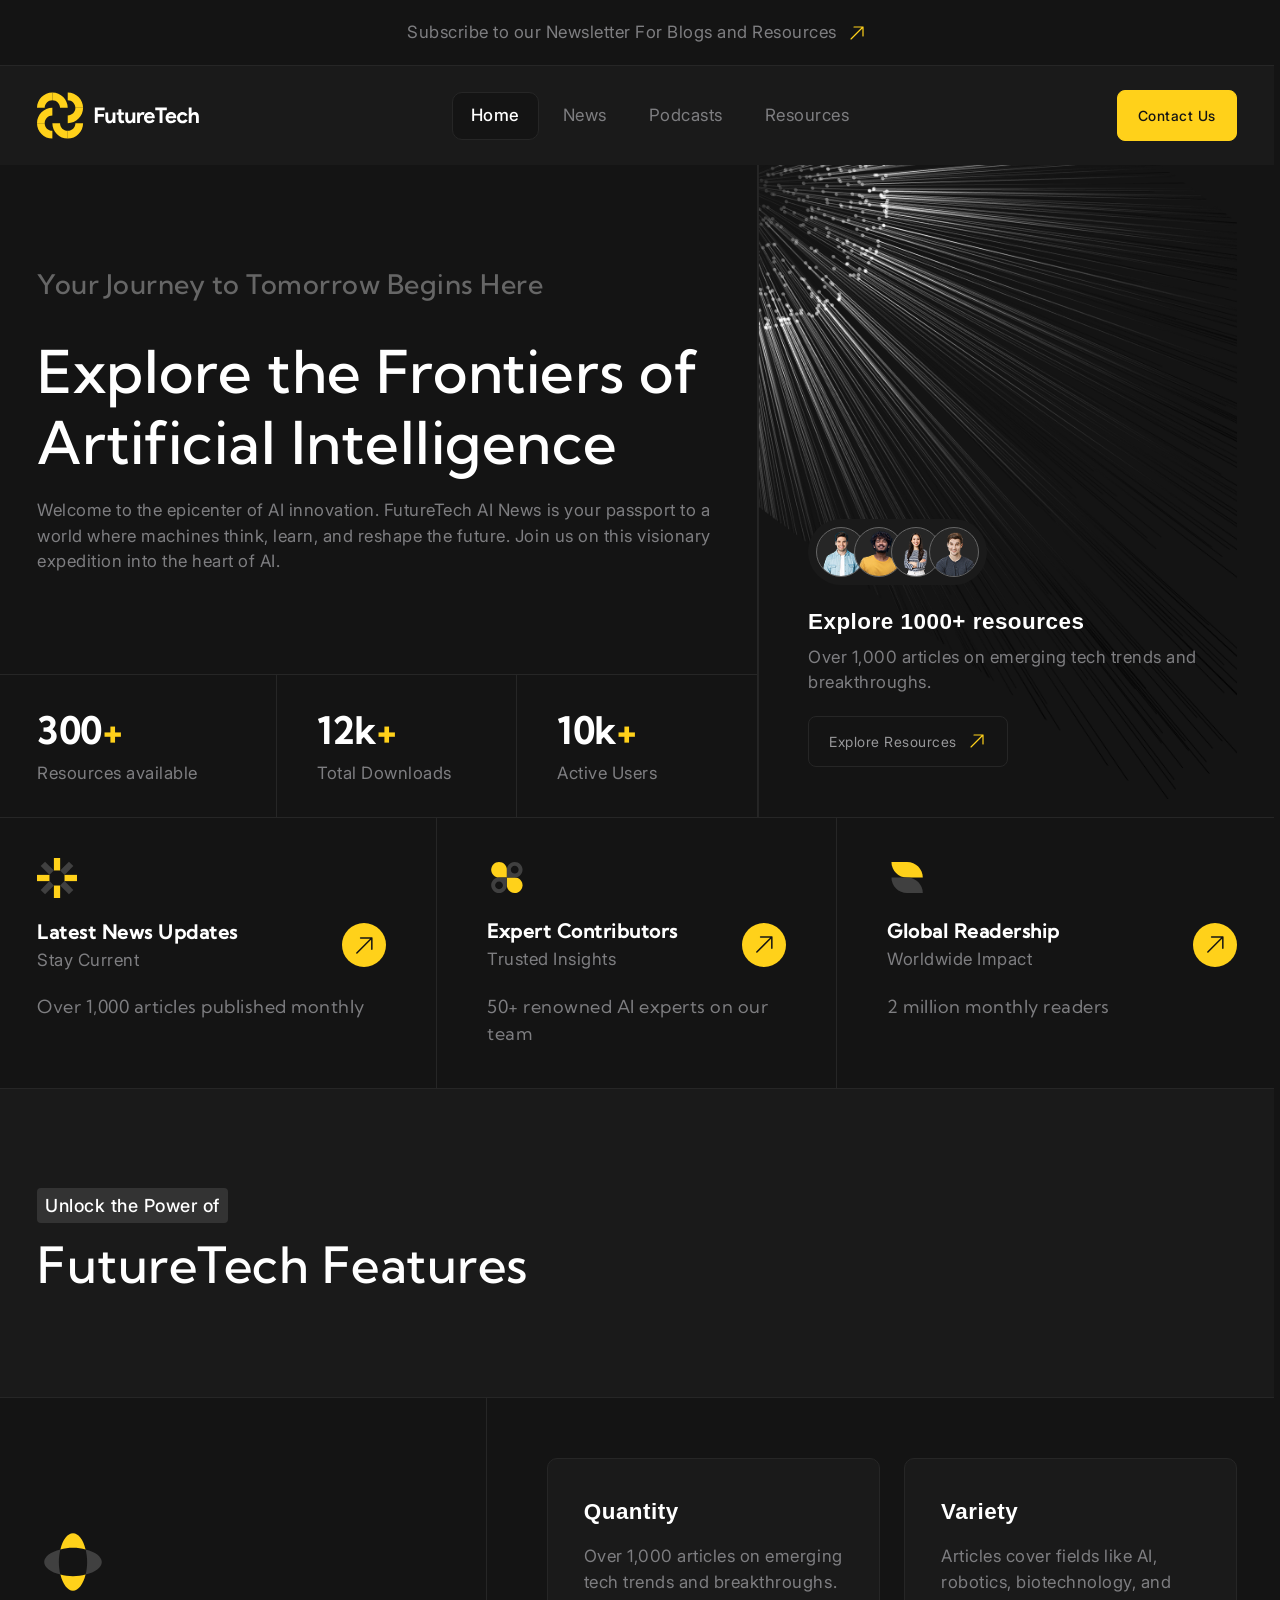
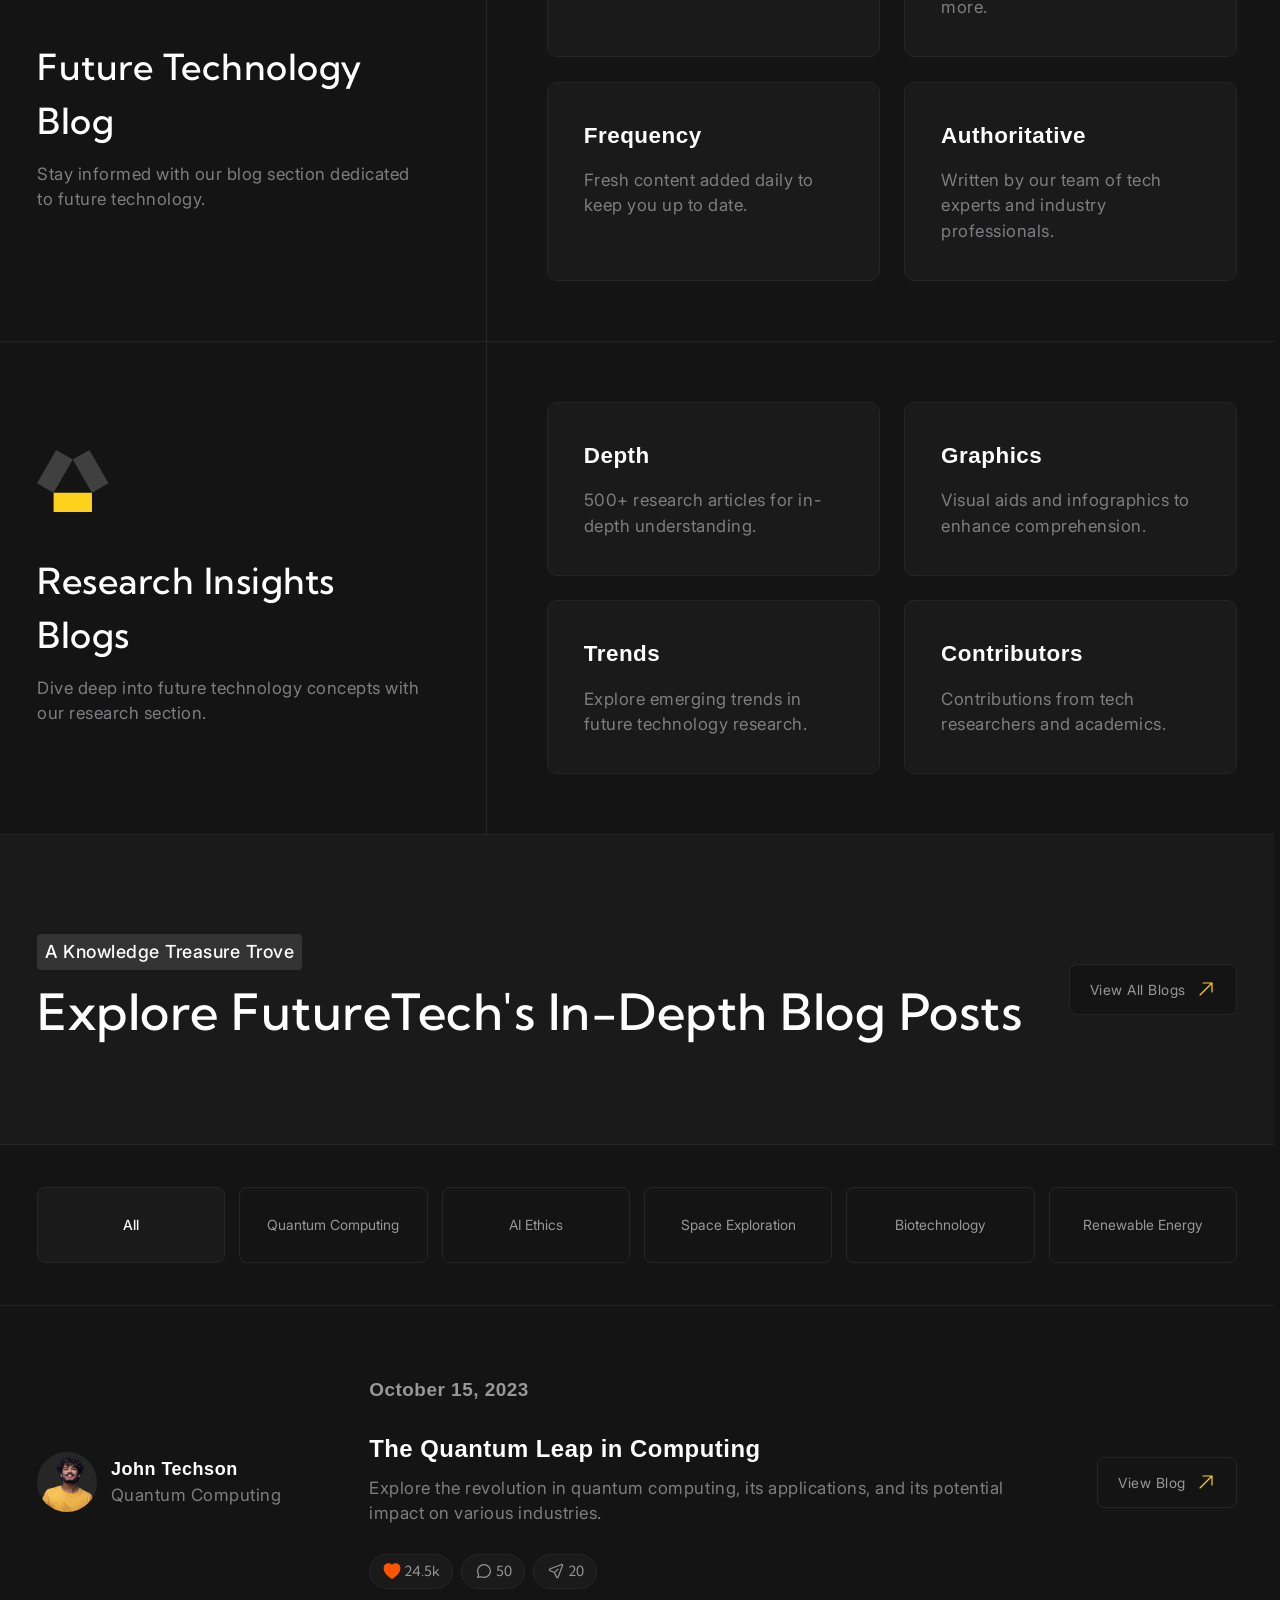
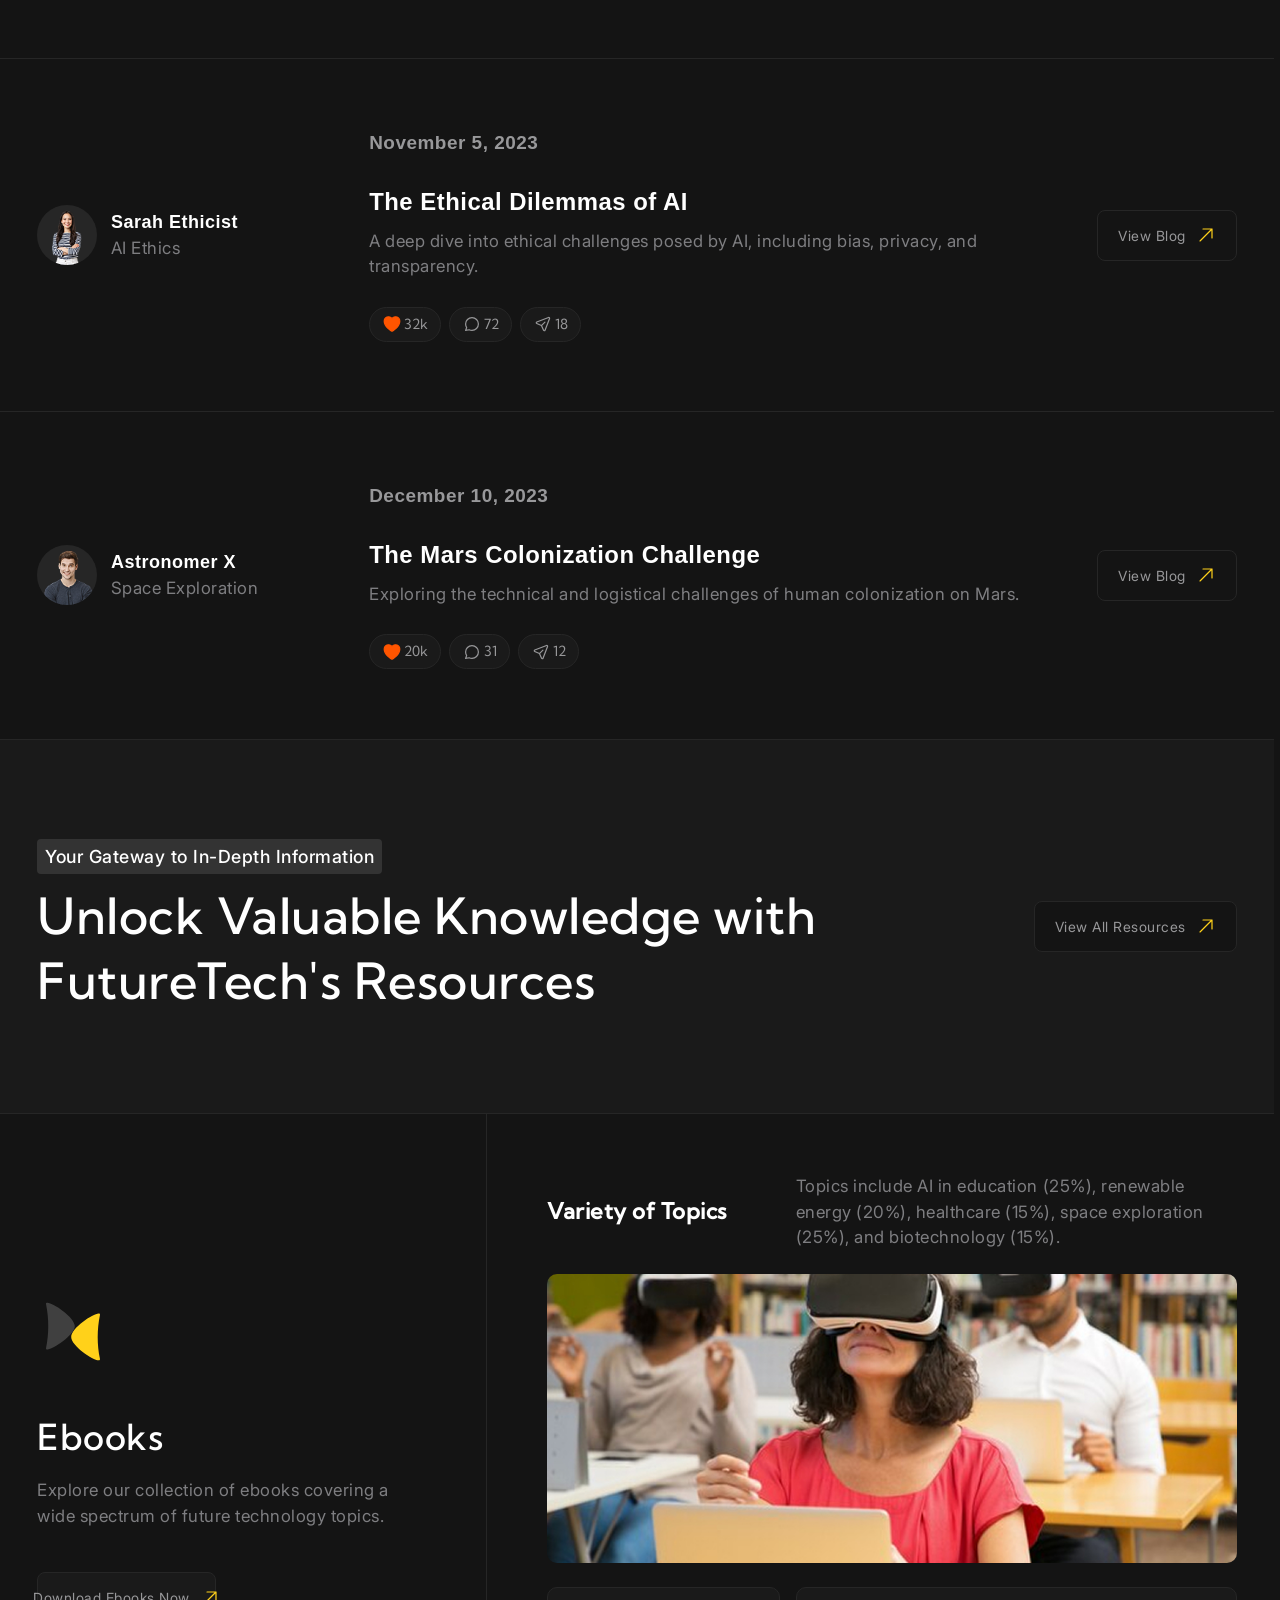
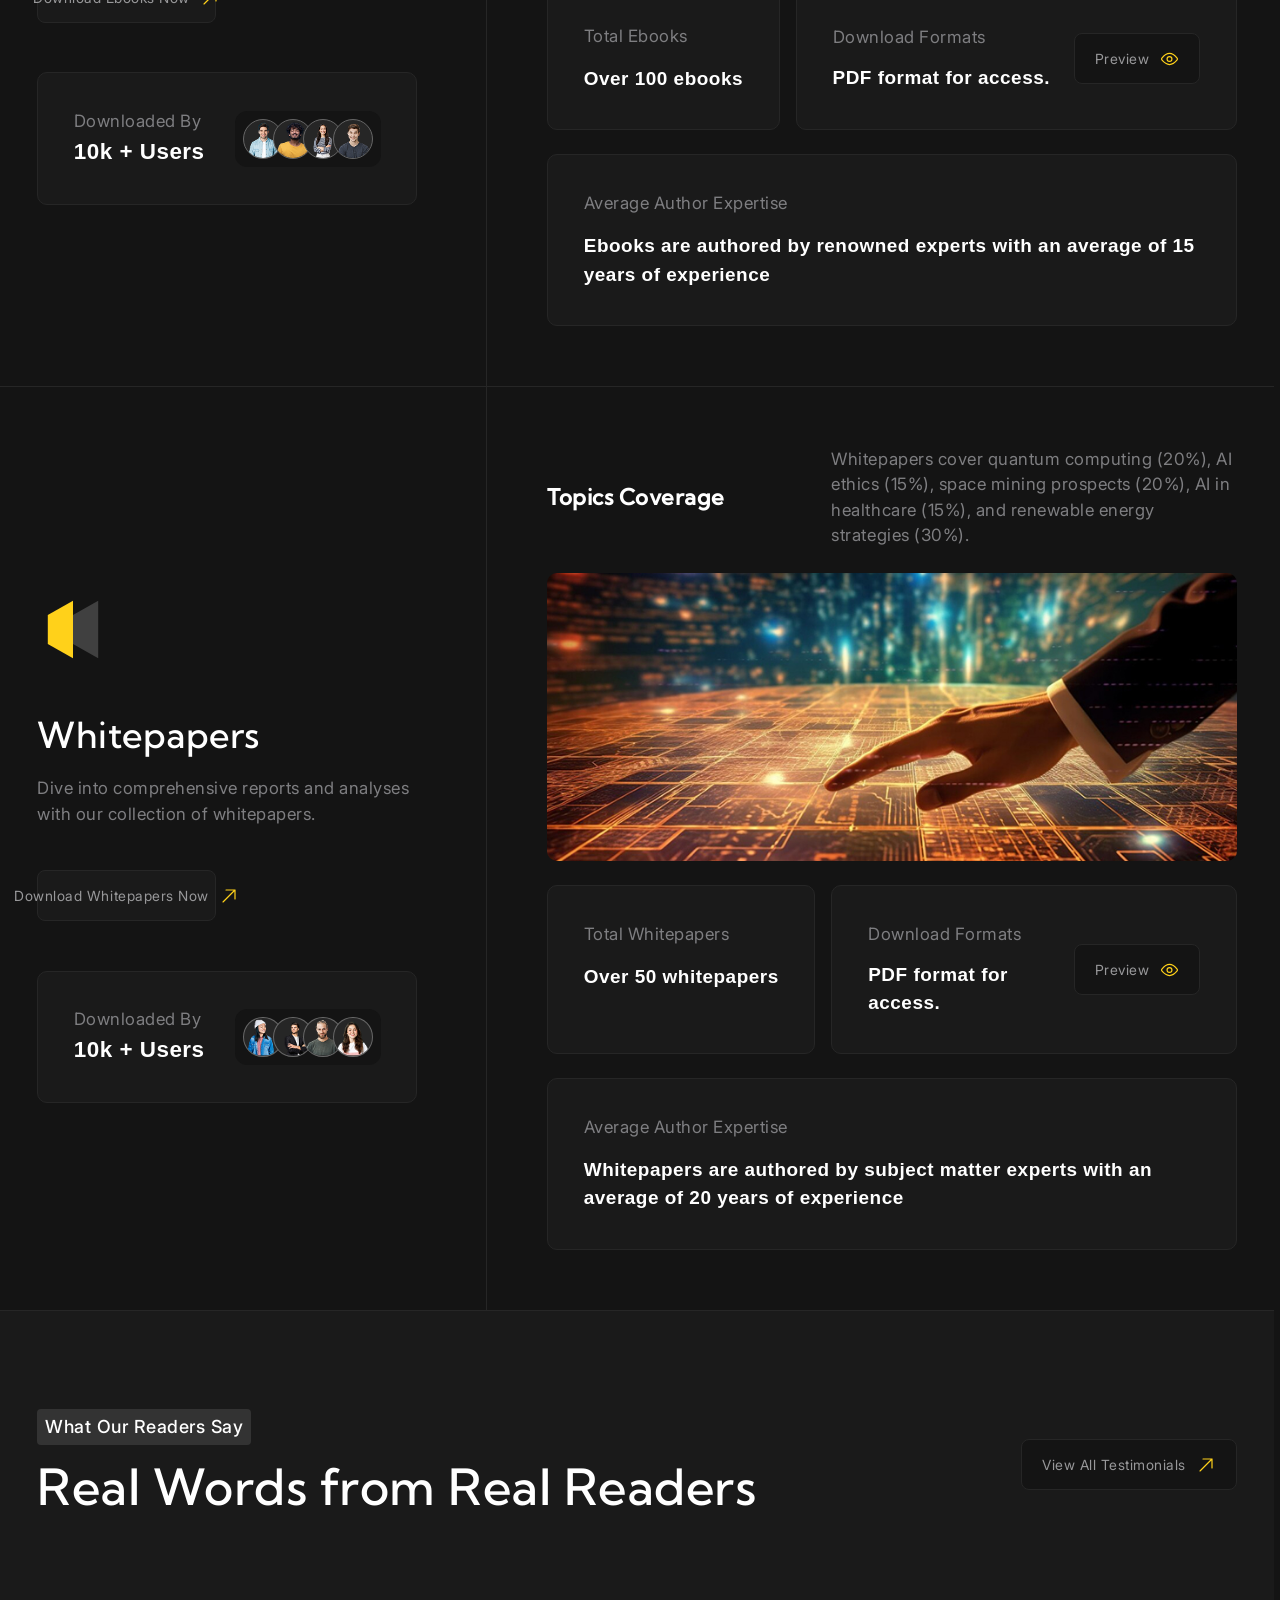
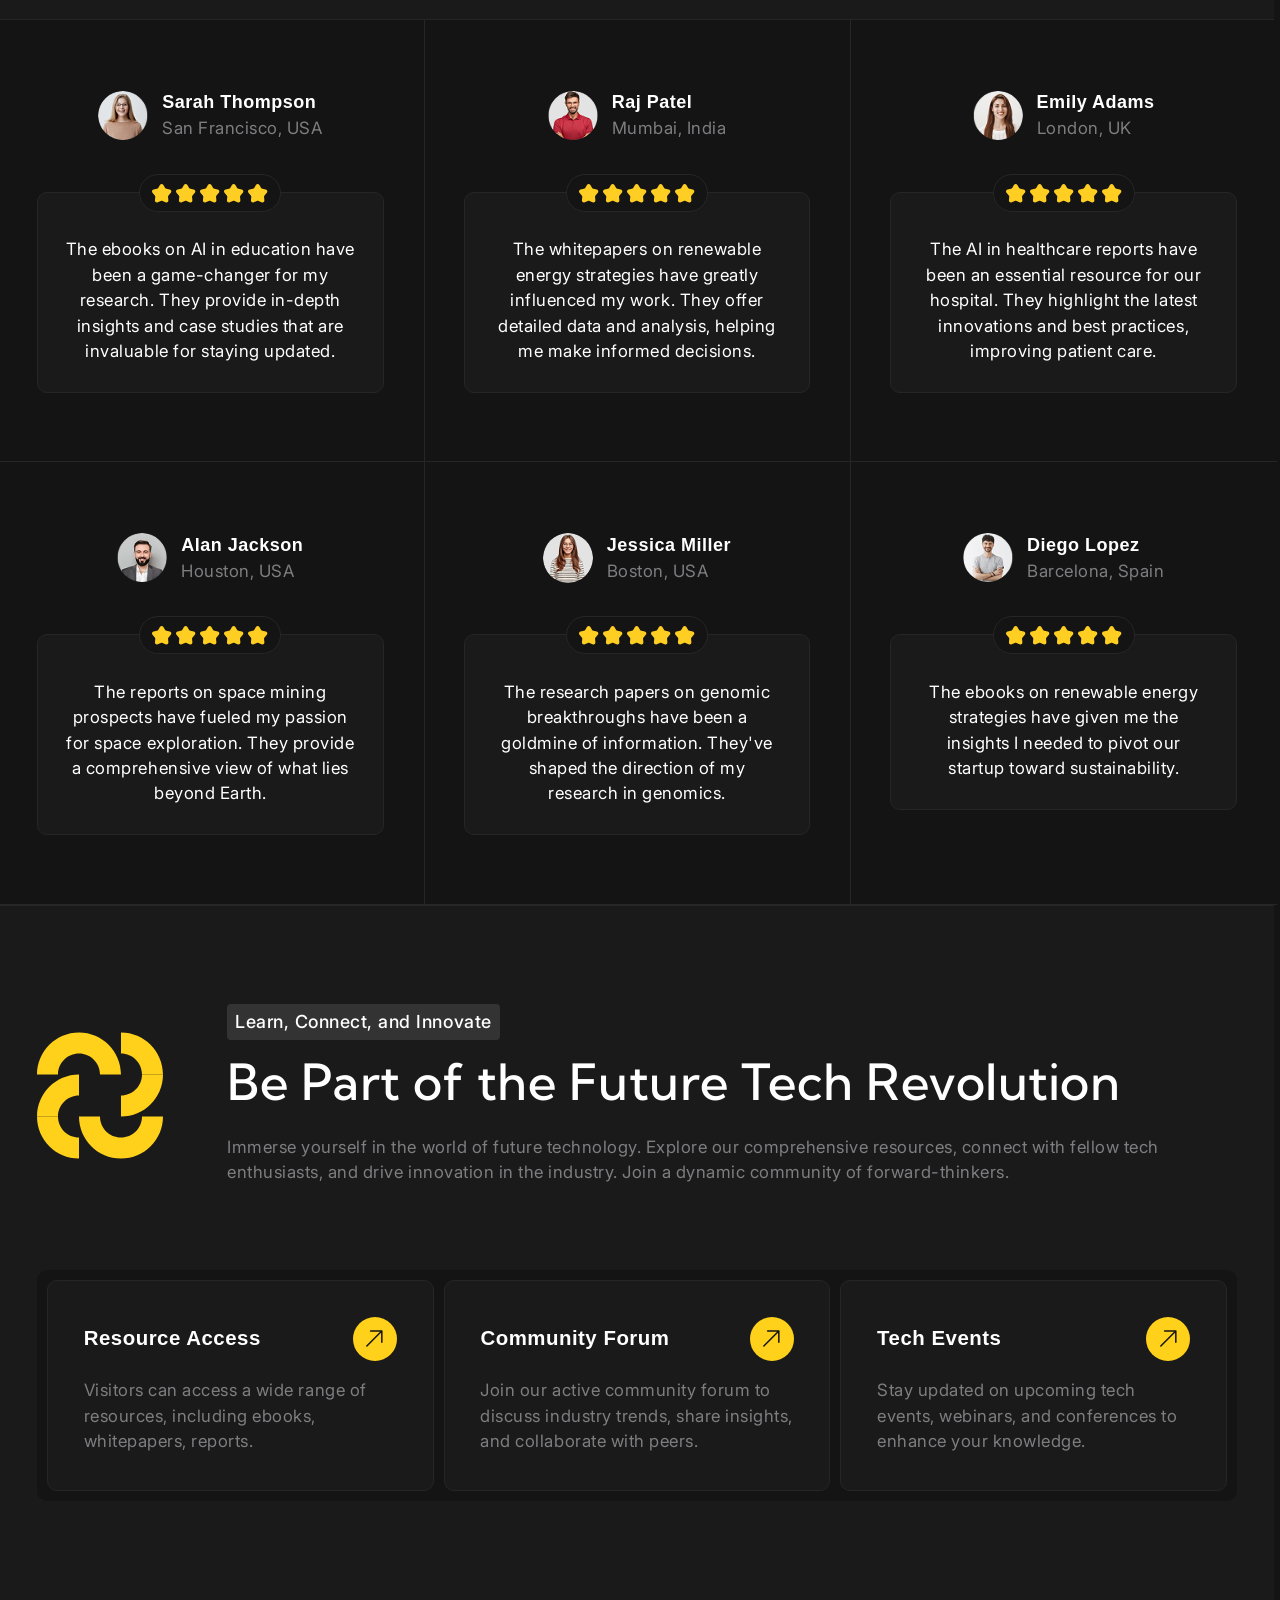
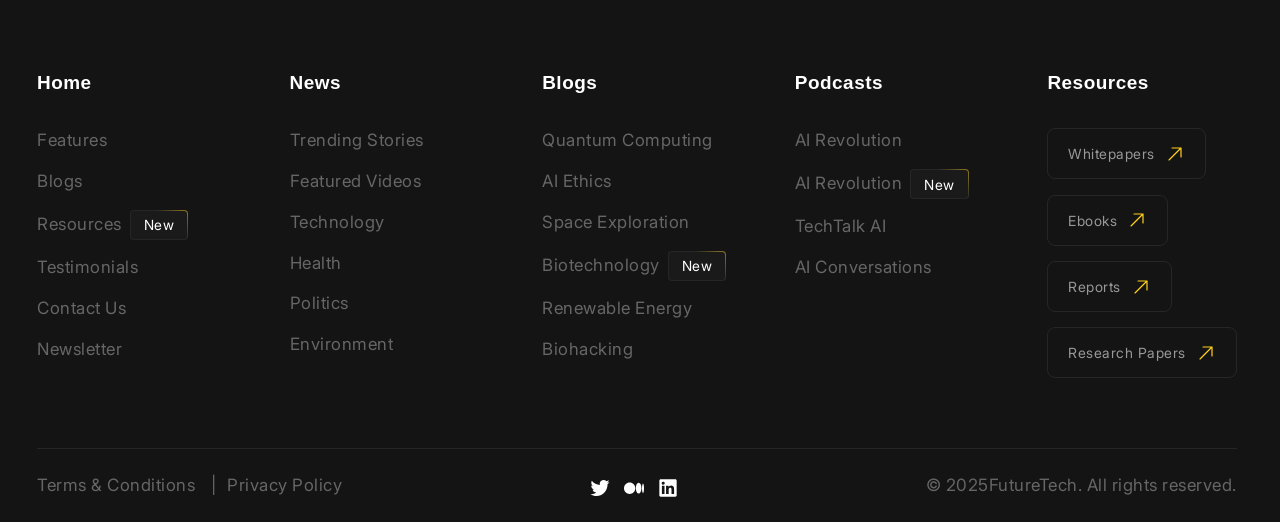
==== index.html @ 57b750b7 "first" ====
<!DOCTYPE html>
<html lang="en">
  <head>
    <meta charset="UTF-8" />
    <meta
      name="viewport"
      content="width=device-width, initial-scale=1.0, user-scalable=no, maximum-scale=1.0, minimum-scale=1.0"
    />
    <meta http-equiv="X-UA-Compatible" content="ie=edge" />
    <title>Future Tech | Home</title>
    <link rel="stylesheet" href="./styles/main.css" />
    <script src="./scripts/main.js" type="module"></script>
  </head>

  <body>
    <header class="header" data-js-header>
      <div class="header__promo">
        <div class="header__promo-innter container">
          <a href="/" class="header__promo-link">
            <span class="icon icon--yellow-arrow"
              >Subscribe to our Newsletter For Blogs and Resources</span
            >
          </a>
        </div>
      </div>
      <div class="header__body">
        <div class="header__body-inner container">
          <a href="/" class="header__logo logo" aria-label="Home" title="Home">
            <img src="./images/logo.svg" alt="" class="logo__image" width="179" height="50" />
          </a>
          <div class="header__overlay" data-js-header-overlay>
            <nav class="header__menu">
              <ul class="header__menu-list">
                <li class="header__menu-item">
                  <a href="./index.html" class="header__menu-link is-active">Home</a>
                </li>
                <li class="header__menu-item">
                  <a href="./news.html" class="header__menu-link">News</a>
                </li>
                <li class="header__menu-item">
                  <a href="./podcasts.html" class="header__menu-link">Podcasts</a>
                </li>
                <li class="header__menu-item">
                  <a href="./resources.html" class="header__menu-link">Resources</a>
                </li>
              </ul>
            </nav>
            <a href="./contacts.html" class="header__contact-us-link button button--accent">Contact Us</a>
          </div>
          <button
            class="header__burger-button burger-button visible-mobile"
            type="button"
            aria-label="Open Menu"
            title="Open Menu"
            data-js-header-burger-button
          >
            <span class="burger-button__line"></span>
            <span class="burger-button__line"></span>
            <span class="burger-button__line"></span>
          </button>
        </div>
      </div>
    </header>
    <main>
      <section class="hero" aria-labelledby="hero-title">
        <div class="hero__main container">
          <div class="hero__body">
            <p class="hero__subtitle">Your Journey to Tomorrow Begins Here</p>
            <h1 class="hero__title" id="hero-title">Explore the Frontiers of Artificial Intelligence</h1>
            <div class="hero__description">
              <p>
                Welcome to the epicenter of AI innovation. FutureTech AI News is your passport to a world where machines
                think, learn, and reshape the future. Join us on this visionary expedition into the heart of AI.
              </p>
            </div>
          </div>
          <div class="hero__metrics metrics full-vw-line full-vw-line--top full-vw-line--left">
            <dl class="metrics__list">
              <div class="metrics__item">
                <dt class="metrics__key">Resources available</dt>
                <dd class="metrics__value h3">300<span class="metrics__sigh">+</span></dd>
              </div>
              <div class="metrics__item">
                <dt class="metrics__key">Total Downloads</dt>
                <dd class="metrics__value h3">12k<span class="metrics__sigh">+</span></dd>
              </div>
              <div class="metrics__item">
                <dt class="metrics__key">Active Users</dt>
                <dd class="metrics__value h3">10k<span class="metrics__sigh">+</span></dd>
              </div>
            </dl>
          </div>
          <div class="hero__resources-preview resources-preview">
            <div class="resources-preview__team team">
              <img class="team__person" src="./images/team/1.png" alt="" width="60" height="60" loading="lazy" />
              <img class="team__person" src="./images/team/2.png" alt="" width="60" height="60" loading="lazy" />
              <img class="team__person" src="./images/team/3.png" alt="" width="60" height="60" loading="lazy" />
              <img class="team__person" src="./images/team/4.png" alt="" width="60" height="60" loading="lazy" />
            </div>
            <div class="resources-preview__body">
              <p class="resources-preview__title h5">Explore 1000+ resources</p>
              <p class="resources-preview__subtitle">Over 1,000 articles on emerging tech trends and breakthroughs.</p>
            </div>
            <a href="/" class="resources-preview__button button">
              <span class="icon icon--yellow-arrow">Explore Resources</span>
            </a>
          </div>
        </div>
        <div class="hero__advantages">
          <h2 class="visually-hidden">Our advantages</h2>
          <ul class="hero__advantages-list container">
            <li class="hero__advantages-item">
              <div class="advantage-card">
                <img
                  class="advantage-card__image"
                  src="./images/advantages/1.svg"
                  alt=""
                  width="50"
                  height="50"
                  loading="lazy"
                />
                <a class="advantage-card__link circle-icon" href="/">
                  <h3 class="advantage-card__title h6">Latest News Updates</h3>
                  <p class="advantage-card__subtitle">Stay Current</p>
                </a>
                <p class="advantage-card__details">Over 1,000 articles published monthly</p>
              </div>
            </li>
            <li class="hero__advantages-item">
              <div class="advantage-card">
                <img
                  class="advantage-card__image"
                  src="./images/advantages/2.svg"
                  alt=""
                  width="50"
                  height="50"
                  loading="lazy"
                />
                <a class="advantage-card__link circle-icon" href="/">
                  <h3 class="advantage-card__title h6">Expert Contributors</h3>
                  <p class="advantage-card__subtitle">Trusted Insights</p>
                </a>
                <p class="advantage-card__details">50+ renowned AI experts on our team</p>
              </div>
            </li>
            <li class="hero__advantages-item">
              <div class="advantage-card">
                <img
                  class="advantage-card__image"
                  src="./images/advantages/3.svg"
                  alt=""
                  width="50"
                  height="50"
                  loading="lazy"
                />
                <a class="advantage-card__link circle-icon" href="/">
                  <h3 class="advantage-card__title h6">Global Readership</h3>
                  <p class="advantage-card__subtitle">Worldwide Impact</p>
                </a>
                <p class="advantage-card__details">2 million monthly readers</p>
              </div>
            </li>
          </ul>
        </div>
      </section>
      <section class="section" aria-labelledby="features-title">
        <header class="section__header">
          <div class="section__header-inner container">
            <div class="section__header-info">
              <p class="section__subtitle tag">Unlock the Power of</p>
              <h2 class="section__title" id="features-title">FutureTech Features</h2>
            </div>
          </div>
        </header>
        <div class="section__body">
          <ul class="list">
            <li class="list__item">
              <div class="card container">
                <div class="card__preview">
                  <div class="card__preview-main">
                    <img
                      class="card__preview-icon"
                      src="./images/features/1.svg"
                      alt=""
                      width="80"
                      height="80"
                      loading="lazy"
                    />
                    <div class="card__preview-info">
                      <h3 class="card__preview-title">Future Technology Blog</h3>
                      <div class="card__preview-description">
                        <p>Stay informed with our blog section dedicated to future technology.</p>
                      </div>
                    </div>
                  </div>
                </div>
                <div class="card__body">
                  <div class="card__grid card__grid--2-cols">
                    <div class="card__cell tile">
                      <h4 class="card__cell-title h5">Quantity</h4>
                      <p class="card__cell-description">
                        Over 1,000 articles on emerging tech trends and breakthroughs.
                      </p>
                    </div>
                    <div class="card__cell tile">
                      <h4 class="card__cell-title h5">Variety</h4>
                      <p class="card__cell-description">
                        Articles cover fields like AI, robotics, biotechnology, and more.
                      </p>
                    </div>
                    <div class="card__cell tile">
                      <h4 class="card__cell-title h5">Frequency</h4>
                      <p class="card__cell-description">Fresh content added daily to keep you up to date.</p>
                    </div>
                    <div class="card__cell tile">
                      <h4 class="card__cell-title h5">Authoritative</h4>
                      <p class="card__cell-description">
                        Written by our team of tech experts and industry professionals.
                      </p>
                    </div>
                  </div>
                </div>
              </div>
            </li>
            <li class="list__item">
              <div class="card container">
                <div class="card__preview">
                  <div class="card__preview-main">
                    <img
                      class="card__preview-icon"
                      src="./images/features/2.svg"
                      alt=""
                      width="80"
                      height="80"
                      loading="lazy"
                    />
                    <div class="card__preview-info">
                      <h3 class="card__preview-title">Research Insights Blogs</h3>
                      <div class="card__preview-description">
                        <p>Dive deep into future technology concepts with our research section.</p>
                      </div>
                    </div>
                  </div>
                </div>
                <div class="card__body">
                  <div class="card__grid card__grid--2-cols">
                    <div class="card__cell tile">
                      <h4 class="card__cell-title h5">Depth</h4>
                      <p class="card__cell-description">500+ research articles for in-depth understanding.</p>
                    </div>
                    <div class="card__cell tile">
                      <h4 class="card__cell-title h5">Graphics</h4>
                      <p class="card__cell-description">Visual aids and infographics to enhance comprehension.</p>
                    </div>
                    <div class="card__cell tile">
                      <h4 class="card__cell-title h5">Trends</h4>
                      <p class="card__cell-description">Explore emerging trends in future technology research.</p>
                    </div>
                    <div class="card__cell tile">
                      <h4 class="card__cell-title h5">Contributors</h4>
                      <p class="card__cell-description">Contributions from tech researchers and academics.</p>
                    </div>
                  </div>
                </div>
              </div>
            </li>
          </ul>
        </div>
      </section>
      <section class="section" aria-labelledby="blog-title">
        <header class="section__header">
          <div class="section__header-inner container">
            <div class="section__header-info">
              <p class="section__subtitle tag">A Knowledge Treasure Trove</p>
              <h2 class="section__title" id="blog-title">Explore FutureTech's In-Depth Blog Posts</h2>
            </div>
            <div class="section__actions">
              <a class="section__link button" href="./blog.html">
                <span class="icon icon--yellow-arrow">View All Blogs</span>
              </a>
            </div>
          </div>
        </header>
        <div class="section__body tabs" data-js-tabs>
          <h3 class="visually-hidden" id="blog-category-title">Blog category</h3>
          <header class="tabs__header">
            <div class="tabs__buttons container" role="tablist" aria-labelledby="blog-category-title">
              <button
                class="tabs__button is-active"
                id="1"
                type="button"
                role="tab"
                aria-controls="tabpanel-1"
                data-js-tabs-button
                aria-selected="true"
              >
                All
              </button>
              <button
                class="tabs__button"
                id="2"
                type="button"
                role="tab"
                aria-controls="tabpanel-2"
                data-js-tabs-button
                aria-selected="false"
                tabindex="-1"
              >
                Quantum Computing
              </button>
              <button
                class="tabs__button"
                id="3"
                type="button"
                role="tab"
                aria-controls="tabpanel-3"
                data-js-tabs-button
                aria-selected="false"
                tabindex="-1"
              >
                AI Ethics
              </button>
              <button
                class="tabs__button"
                id="4"
                type="button"
                role="tab"
                aria-controls="tabpanel-4"
                data-js-tabs-button
                aria-selected="false"
                tabindex="-1"
              >
                Space Exploration
              </button>
              <button
                class="tabs__button"
                id="5"
                type="button"
                role="tab"
                aria-controls="tabpanel-5"
                data-js-tabs-button
                aria-selected="false"
                tabindex="-1"
              >
                Biotechnology
              </button>
              <button
                class="tabs__button"
                id="6"
                type="button"
                role="tab"
                aria-controls="tabpanel-6"
                data-js-tabs-button
                aria-selected="false"
                tabindex="-1"
              >
                Renewable Energy
              </button>
            </div>
          </header>
          <div class="tabs__body">
            <div
              class="tabs__content is-active"
              id="tabpanel-1"
              aria-labelledby="tab-1"
              tabindex="0"
              data-js-tabs-content
            >
              <ul class="list">
                <li class="list__item">
                  <article class="blog-card container">
                    <div class="blog-card__author person-card">
                      <img
                        class="person-card__image"
                        src="./images/blog/1.png"
                        alt=""
                        width="80"
                        height="80"
                        loading="lazy"
                      />
                      <div class="person-card__body">
                        <p class="person-card__name">John Techson</p>
                        <p class="person-card__department">Quantum Computing</p>
                      </div>
                    </div>
                    <div class="blog-card__body">
                      <time class="blog-card__date h6" datetime="2023-10-15">October 15, 2023</time>
                      <div class="blog-card__info">
                        <h4 class="blog-card__title">The Quantum Leap in Computing</h4>
                        <div class="blog-card__description">
                          <p>
                            Explore the revolution in quantum computing, its applications, and its potential impact on
                            various industries.
                          </p>
                        </div>
                      </div>
                      <div class="blog-card__actions blog-actions">
                        <ul class="blog-actions__list">
                          <li class="blog-actions__item">
                            <button
                              class="blog-actions__button is-active"
                              type="button"
                              aria-label="Dislike"
                              title="Dislike"
                            >
                              <span class="blog-actions__icon-wrapper">
                                <svg
                                  width="24"
                                  height="25"
                                  viewBox="0 0 24 25"
                                  fill="none"
                                  xmlns="http://www.w3.org/2000/svg"
                                >
                                  <path
                                    d="M11.645 21.4107L11.6384 21.4071L11.6158 21.3949C11.5965 21.3844 11.5689 21.3693 11.5336 21.3496C11.4629 21.3101 11.3612 21.2524 11.233 21.1769C10.9765 21.0261 10.6132 20.8039 10.1785 20.515C9.31074 19.9381 8.15122 19.0901 6.9886 18.0063C4.68781 15.8615 2.25 12.6751 2.25 8.75C2.25 5.82194 4.7136 3.5 7.6875 3.5C9.43638 3.5 11.0023 4.29909 12 5.5516C12.9977 4.29909 14.5636 3.5 16.3125 3.5C19.2864 3.5 21.75 5.82194 21.75 8.75C21.75 12.6751 19.3122 15.8615 17.0114 18.0063C15.8488 19.0901 14.6893 19.9381 13.8215 20.515C13.3868 20.8039 13.0235 21.0261 12.767 21.1769C12.6388 21.2524 12.5371 21.3101 12.4664 21.3496C12.4311 21.3693 12.4035 21.3844 12.3842 21.3949L12.3616 21.4071L12.355 21.4107L12.3523 21.4121C12.1323 21.5289 11.8677 21.5289 11.6477 21.4121L11.645 21.4107Z"
                                    stroke="#666666"
                                    stroke-width="1.5"
                                    stroke-linejoin="round"
                                  />
                                </svg>
                              </span>
                              <span>24.5k</span>
                            </button>
                          </li>
                          <li class="blog-actions__item">
                            <button class="blog-actions__button" type="button" aria-label="Discuss" title="Discuss">
                              <span class="blog-actions__icon-wrapper">
                                <svg
                                  width="24"
                                  height="25"
                                  viewBox="0 0 24 25"
                                  fill="none"
                                  xmlns="http://www.w3.org/2000/svg"
                                >
                                  <path
                                    d="M8.48581 19.6888C9.54657 20.2083 10.7392 20.5 12 20.5C16.4183 20.5 20 16.9183 20 12.5C20 8.08172 16.4183 4.5 12 4.5C7.58172 4.5 4 8.08172 4 12.5C4 14.1401 4.49356 15.665 5.34026 16.9341M8.48581 19.6888L4 20.5L5.34026 16.9341M8.48581 19.6888L8.49231 19.6877M5.34026 16.9341L5.34154 16.9308"
                                    stroke="#666666"
                                    stroke-width="1.5"
                                    stroke-linecap="round"
                                    stroke-linejoin="round"
                                  />
                                </svg>
                              </span>
                              <span>50</span>
                            </button>
                          </li>
                          <li class="blog-actions__item">
                            <button class="blog-actions__button" type="button" aria-label="Share" title="Share">
                              <span class="blog-actions__icon-wrapper">
                                <svg
                                  width="24"
                                  height="25"
                                  viewBox="0 0 24 25"
                                  fill="none"
                                  xmlns="http://www.w3.org/2000/svg"
                                >
                                  <path
                                    d="M10.0384 14.4616L4.1719 11.7951C3.36454 11.4281 3.39898 10.2697 4.22673 9.95134L18.8999 4.30781C19.7087 3.99675 20.5033 4.79139 20.1922 5.60013L14.5487 20.2733C14.2303 21.1011 13.072 21.1355 12.705 20.3281L10.0384 14.4616ZM10.0384 14.4616L14.4231 10.077"
                                    stroke="#666666"
                                    stroke-width="1.5"
                                    stroke-linecap="round"
                                    stroke-linejoin="round"
                                  />
                                </svg>
                              </span>
                              <span>20</span>
                            </button>
                          </li>
                        </ul>
                      </div>
                    </div>
                    <a class="blog-card__link button" href="/">
                      <span class="icon icon--yellow-arrow">View Blog</span>
                    </a>
                  </article>
                </li>
                <li class="list__item">
                  <article class="blog-card container">
                    <div class="blog-card__author person-card">
                      <img
                        class="person-card__image"
                        src="./images/blog/2.png"
                        alt=""
                        width="80"
                        height="80"
                        loading="lazy"
                      />
                      <div class="person-card__body">
                        <p class="person-card__name">Sarah Ethicist</p>
                        <p class="person-card__department">AI Ethics</p>
                      </div>
                    </div>
                    <div class="blog-card__body">
                      <time class="blog-card__date h6" datetime="2023-11-05">November 5, 2023</time>
                      <div class="blog-card__info">
                        <h4 class="blog-card__title">The Ethical Dilemmas of AI</h4>
                        <div class="blog-card__description">
                          <p>
                            A deep dive into ethical challenges posed by AI, including bias, privacy, and transparency.
                          </p>
                        </div>
                      </div>
                      <div class="blog-card__actions blog-actions">
                        <ul class="blog-actions__list">
                          <li class="blog-actions__item">
                            <button
                              class="blog-actions__button is-active"
                              type="button"
                              aria-label="Dislike"
                              title="Dislike"
                            >
                              <span class="blog-actions__icon-wrapper">
                                <svg
                                  width="24"
                                  height="25"
                                  viewBox="0 0 24 25"
                                  fill="none"
                                  xmlns="http://www.w3.org/2000/svg"
                                >
                                  <path
                                    d="M11.645 21.4107L11.6384 21.4071L11.6158 21.3949C11.5965 21.3844 11.5689 21.3693 11.5336 21.3496C11.4629 21.3101 11.3612 21.2524 11.233 21.1769C10.9765 21.0261 10.6132 20.8039 10.1785 20.515C9.31074 19.9381 8.15122 19.0901 6.9886 18.0063C4.68781 15.8615 2.25 12.6751 2.25 8.75C2.25 5.82194 4.7136 3.5 7.6875 3.5C9.43638 3.5 11.0023 4.29909 12 5.5516C12.9977 4.29909 14.5636 3.5 16.3125 3.5C19.2864 3.5 21.75 5.82194 21.75 8.75C21.75 12.6751 19.3122 15.8615 17.0114 18.0063C15.8488 19.0901 14.6893 19.9381 13.8215 20.515C13.3868 20.8039 13.0235 21.0261 12.767 21.1769C12.6388 21.2524 12.5371 21.3101 12.4664 21.3496C12.4311 21.3693 12.4035 21.3844 12.3842 21.3949L12.3616 21.4071L12.355 21.4107L12.3523 21.4121C12.1323 21.5289 11.8677 21.5289 11.6477 21.4121L11.645 21.4107Z"
                                    stroke="#666666"
                                    stroke-width="1.5"
                                    stroke-linejoin="round"
                                  />
                                </svg>
                              </span>
                              <span>32k</span>
                            </button>
                          </li>
                          <li class="blog-actions__item">
                            <button class="blog-actions__button" type="button" aria-label="Discuss" title="Discuss">
                              <span class="blog-actions__icon-wrapper">
                                <svg
                                  width="24"
                                  height="25"
                                  viewBox="0 0 24 25"
                                  fill="none"
                                  xmlns="http://www.w3.org/2000/svg"
                                >
                                  <path
                                    d="M8.48581 19.6888C9.54657 20.2083 10.7392 20.5 12 20.5C16.4183 20.5 20 16.9183 20 12.5C20 8.08172 16.4183 4.5 12 4.5C7.58172 4.5 4 8.08172 4 12.5C4 14.1401 4.49356 15.665 5.34026 16.9341M8.48581 19.6888L4 20.5L5.34026 16.9341M8.48581 19.6888L8.49231 19.6877M5.34026 16.9341L5.34154 16.9308"
                                    stroke="#666666"
                                    stroke-width="1.5"
                                    stroke-linecap="round"
                                    stroke-linejoin="round"
                                  />
                                </svg>
                              </span>
                              <span>72</span>
                            </button>
                          </li>
                          <li class="blog-actions__item">
                            <button class="blog-actions__button" type="button" aria-label="Share" title="Share">
                              <span class="blog-actions__icon-wrapper">
                                <svg
                                  width="24"
                                  height="25"
                                  viewBox="0 0 24 25"
                                  fill="none"
                                  xmlns="http://www.w3.org/2000/svg"
                                >
                                  <path
                                    d="M10.0384 14.4616L4.1719 11.7951C3.36454 11.4281 3.39898 10.2697 4.22673 9.95134L18.8999 4.30781C19.7087 3.99675 20.5033 4.79139 20.1922 5.60013L14.5487 20.2733C14.2303 21.1011 13.072 21.1355 12.705 20.3281L10.0384 14.4616ZM10.0384 14.4616L14.4231 10.077"
                                    stroke="#666666"
                                    stroke-width="1.5"
                                    stroke-linecap="round"
                                    stroke-linejoin="round"
                                  />
                                </svg>
                              </span>
                              <span>18</span>
                            </button>
                          </li>
                        </ul>
                      </div>
                    </div>
                    <a class="blog-card__link button" href="/">
                      <span class="icon icon--yellow-arrow">View Blog</span>
                    </a>
                  </article>
                </li>
                <li class="list__item">
                  <article class="blog-card container">
                    <div class="blog-card__author person-card">
                      <img
                        class="person-card__image"
                        src="./images/blog/3.png"
                        alt=""
                        width="80"
                        height="80"
                        loading="lazy"
                      />
                      <div class="person-card__body">
                        <p class="person-card__name">Astronomer X</p>
                        <p class="person-card__department">Space Exploration</p>
                      </div>
                    </div>
                    <div class="blog-card__body">
                      <time class="blog-card__date h6" datetime="2023-12-10">December 10, 2023</time>
                      <div class="blog-card__info">
                        <h4 class="blog-card__title">The Mars Colonization Challenge</h4>
                        <div class="blog-card__description">
                          <p>Exploring the technical and logistical challenges of human colonization on Mars.</p>
                        </div>
                      </div>
                      <div class="blog-card__actions blog-actions">
                        <ul class="blog-actions__list">
                          <li class="blog-actions__item">
                            <button
                              class="blog-actions__button is-active"
                              type="button"
                              aria-label="Dislike"
                              title="Dislike"
                            >
                              <span class="blog-actions__icon-wrapper">
                                <svg
                                  width="24"
                                  height="25"
                                  viewBox="0 0 24 25"
                                  fill="none"
                                  xmlns="http://www.w3.org/2000/svg"
                                >
                                  <path
                                    d="M11.645 21.4107L11.6384 21.4071L11.6158 21.3949C11.5965 21.3844 11.5689 21.3693 11.5336 21.3496C11.4629 21.3101 11.3612 21.2524 11.233 21.1769C10.9765 21.0261 10.6132 20.8039 10.1785 20.515C9.31074 19.9381 8.15122 19.0901 6.9886 18.0063C4.68781 15.8615 2.25 12.6751 2.25 8.75C2.25 5.82194 4.7136 3.5 7.6875 3.5C9.43638 3.5 11.0023 4.29909 12 5.5516C12.9977 4.29909 14.5636 3.5 16.3125 3.5C19.2864 3.5 21.75 5.82194 21.75 8.75C21.75 12.6751 19.3122 15.8615 17.0114 18.0063C15.8488 19.0901 14.6893 19.9381 13.8215 20.515C13.3868 20.8039 13.0235 21.0261 12.767 21.1769C12.6388 21.2524 12.5371 21.3101 12.4664 21.3496C12.4311 21.3693 12.4035 21.3844 12.3842 21.3949L12.3616 21.4071L12.355 21.4107L12.3523 21.4121C12.1323 21.5289 11.8677 21.5289 11.6477 21.4121L11.645 21.4107Z"
                                    stroke="#666666"
                                    stroke-width="1.5"
                                    stroke-linejoin="round"
                                  />
                                </svg>
                              </span>
                              <span>20k</span>
                            </button>
                          </li>
                          <li class="blog-actions__item">
                            <button class="blog-actions__button" type="button" aria-label="Discuss" title="Discuss">
                              <span class="blog-actions__icon-wrapper">
                                <svg
                                  width="24"
                                  height="25"
                                  viewBox="0 0 24 25"
                                  fill="none"
                                  xmlns="http://www.w3.org/2000/svg"
                                >
                                  <path
                                    d="M8.48581 19.6888C9.54657 20.2083 10.7392 20.5 12 20.5C16.4183 20.5 20 16.9183 20 12.5C20 8.08172 16.4183 4.5 12 4.5C7.58172 4.5 4 8.08172 4 12.5C4 14.1401 4.49356 15.665 5.34026 16.9341M8.48581 19.6888L4 20.5L5.34026 16.9341M8.48581 19.6888L8.49231 19.6877M5.34026 16.9341L5.34154 16.9308"
                                    stroke="#666666"
                                    stroke-width="1.5"
                                    stroke-linecap="round"
                                    stroke-linejoin="round"
                                  />
                                </svg>
                              </span>
                              <span>31</span>
                            </button>
                          </li>
                          <li class="blog-actions__item">
                            <button class="blog-actions__button" type="button" aria-label="Share" title="Share">
                              <span class="blog-actions__icon-wrapper">
                                <svg
                                  width="24"
                                  height="25"
                                  viewBox="0 0 24 25"
                                  fill="none"
                                  xmlns="http://www.w3.org/2000/svg"
                                >
                                  <path
                                    d="M10.0384 14.4616L4.1719 11.7951C3.36454 11.4281 3.39898 10.2697 4.22673 9.95134L18.8999 4.30781C19.7087 3.99675 20.5033 4.79139 20.1922 5.60013L14.5487 20.2733C14.2303 21.1011 13.072 21.1355 12.705 20.3281L10.0384 14.4616ZM10.0384 14.4616L14.4231 10.077"
                                    stroke="#666666"
                                    stroke-width="1.5"
                                    stroke-linecap="round"
                                    stroke-linejoin="round"
                                  />
                                </svg>
                              </span>
                              <span>12</span>
                            </button>
                          </li>
                        </ul>
                      </div>
                    </div>
                    <a class="blog-card__link button" href="/">
                      <span class="icon icon--yellow-arrow">View Blog</span>
                    </a>
                  </article>
                </li>
              </ul>
            </div>
            <div class="tabs__content" id="tabpanel-2" aria-labelledby="tab-2" tabindex="0" data-js-tabs-content>
              Lorem ipsum dolor sit amet consectetur, adipisicing elit. Nostrum, quas.
            </div>
            <div class="tabs__content" id="tabpanel-3" aria-labelledby="tab-3" tabindex="0" data-js-tabs-content>
              Lorem ipsum dolor sit amet consectetur, adipisicing elit. Nostrum, quas.
            </div>
            <div class="tabs__content" id="tabpanel-4" aria-labelledby="tab-4" tabindex="0" data-js-tabs-content>
              Lorem ipsum dolor sit amet consectetur, adipisicing elit. Nostrum, quas.
            </div>
            <div class="tabs__content" id="tabpanel-5" aria-labelledby="tab-5" tabindex="0" data-js-tabs-content>
              Lorem ipsum dolor sit amet consectetur, adipisicing elit. Nostrum, quas.
            </div>
            <div class="tabs__content" id="tabpanel-6" aria-labelledby="tab-6" tabindex="0" data-js-tabs-content>
              Lorem ipsum dolor sit amet consectetur, adipisicing elit. Nostrum, quas.
            </div>
          </div>
        </div>
      </section>
      <section class="section" aria-labelledby="resources-title">
        <header class="section__header">
          <div class="section__header-inner container">
            <div class="section__header-info">
              <p class="section__subtitle tag">Your Gateway to In-Depth Information</p>
              <h2 class="section__title" id="resources-title">Unlock Valuable Knowledge with<br> FutureTech's Resources</h2>
            </div>
            <div class="section__actions">
              <a class="section__link button" href="/">
                <span class="icon icon--yellow-arrow">View All Resources</span>
              </a>
            </div>
          </div>
        </header>
        <div class="section__body">
          <ul class="list">
            <li class="list__item">
              <div class="card container">
                <div class="card__preview">
                  <div class="card__preview-main">
                    <img
                      class="card__preview-icon"
                      src="./images/resources/icon-1.svg"
                      alt=""
                      width="80"
                      height="80"
                      loading="lazy"
                    />
                    <div class="card__preview-info">
                      <h3 class="card__preview-title">Ebooks</h3>
                      <div class="card__preview-description">
                        <p>Explore our collection of ebooks covering a wide spectrum of future technology topics.</p>
                      </div>
                    </div>
                    <a class="card__preview-link button button--dark-gray" href="/">
                      <span class="icon icon--yellow-arrow">Download Ebooks Now</span>
                    </a>
                  </div>
                  <div class="card__preview-extra">
                    <div class="download-info tile">
                      <div class="download-info__body">
                        <p class="download-info__title">Downloaded By</p>
                        <p class="download-info__subtitle h5">10k + Users</p>
                      </div>
                      <div class="download-info__team team">
                        <img
                          class="team__person"
                          src="./images/team/1.png"
                          alt=""
                          width="50"
                          height="50"
                          loading="lazy"
                        />
                        <img
                          class="team__person"
                          src="./images/team/2.png"
                          alt=""
                          width="50"
                          height="50"
                          loading="lazy"
                        />
                        <img
                          class="team__person"
                          src="./images/team/3.png"
                          alt=""
                          width="50"
                          height="50"
                          loading="lazy"
                        />
                        <img
                          class="team__person"
                          src="./images/team/4.png"
                          alt=""
                          width="50"
                          height="50"
                          loading="lazy"
                        />
                      </div>
                    </div>
                  </div>
                </div>
                <div class="card__body">
                  <div class="card__grid card__grid--2-cols-alt">
                    <div class="card__cell">
                      <h3 class="card__cell-title h5">Variety of Topics</h3>
                    </div>
                    <div class="card__cell">
                      <p class="card__cell-description">
                        Topics include AI in education (25%), renewable energy (20%), healthcare (15%), space
                        exploration (25%), and biotechnology (15%).
                      </p>
                    </div>
                    <div class="card__cell card__cell--wide">
                      <img
                        class="card__cell-image"
                        src="./images/resources/details-1.jpg"
                        alt=""
                        width="917"
                        height="332"
                        loading="lazy"
                      />
                    </div>
                    <div class="card__cell tile">
                      <h4 class="card__cell-subtitle">Total Ebooks</h4>
                      <p class="card__cell-description h6">Over 100 ebooks</p>
                    </div>
                    <div class="card__cell tile">
                      <h4 class="card__cell-subtitle">Download Formats</h4>
                      <p class="card__cell-description h6">PDF format for access.</p>
                      <a class="card__cell-link button" href="/">
                        <span class="icon icon--yellow-eye">Preview</span>
                      </a>
                    </div>
                    <div class="card__cell card__cell--wide tile">
                      <h4 class="card__cell-subtitle">Average Author Expertise</h4>
                      <p class="card__cell-description h6">
                        Ebooks are authored by renowned experts with an average of 15 years of experience
                      </p>
                    </div>
                  </div>
                </div>
              </div>
            </li>
            <li class="list__item">
              <div class="card container">
                <div class="card__preview">
                  <div class="card__preview-main">
                    <img
                      class="card__preview-icon"
                      src="./images/resources/icon-2.svg"
                      alt=""
                      width="80"
                      height="80"
                      loading="lazy"
                    />
                    <div class="card__preview-info">
                      <h3 class="card__preview-title">Whitepapers</h3>
                      <div class="card__preview-description">
                        <p>Dive into comprehensive reports and analyses with our collection of whitepapers.</p>
                      </div>
                    </div>
                    <a class="card__preview-link button button--dark-gray" href="/">
                      <span class="icon icon--yellow-arrow">Download Whitepapers Now</span>
                    </a>
                  </div>
                  <div class="card__preview-extra">
                    <div class="download-info tile">
                      <div class="download-info__body">
                        <p class="download-info__title">Downloaded By</p>
                        <p class="download-info__subtitle h5">10k + Users</p>
                      </div>
                      <div class="download-info__team team">
                        <img
                          class="team__person"
                          src="./images/resources/team-1.png"
                          alt=""
                          width="50"
                          height="50"
                          loading="lazy"
                        />
                        <img
                          class="team__person"
                          src="./images/resources/team-2.png"
                          alt=""
                          width="50"
                          height="50"
                          loading="lazy"
                        />
                        <img
                          class="team__person"
                          src="./images/resources/team-3.png"
                          alt=""
                          width="50"
                          height="50"
                          loading="lazy"
                        />
                        <img
                          class="team__person"
                          src="./images/resources/team-4.png"
                          alt=""
                          width="50"
                          height="50"
                          loading="lazy"
                        />
                      </div>
                    </div>
                  </div>
                </div>
                <div class="card__body">
                  <div class="card__grid card__grid--2-cols-alt">
                    <div class="card__cell">
                      <h3 class="card__cell-title h5">Topics Coverage</h3>
                    </div>
                    <div class="card__cell">
                      <p class="card__cell-description">
                        Whitepapers cover quantum computing (20%), AI ethics (15%), space mining prospects (20%), AI in
                        healthcare (15%), and renewable energy strategies (30%).
                      </p>
                    </div>
                    <div class="card__cell card__cell--wide">
                      <img
                        class="card__cell-image"
                        src="./images/resources/details-2.jpg"
                        alt=""
                        width="917"
                        height="332"
                        loading="lazy"
                      />
                    </div>
                    <div class="card__cell tile">
                      <h4 class="card__cell-subtitle">Total Whitepapers</h4>
                      <p class="card__cell-description h6">Over 50 whitepapers</p>
                    </div>
                    <div class="card__cell tile">
                      <h4 class="card__cell-subtitle">Download Formats</h4>
                      <p class="card__cell-description h6">PDF format for access.</p>
                      <a class="card__cell-link button" href="/">
                        <span class="icon icon--yellow-eye">Preview</span>
                      </a>
                    </div>
                    <div class="card__cell card__cell--wide tile">
                      <h4 class="card__cell-subtitle">Average Author Expertise</h4>
                      <p class="card__cell-description h6">
                        Whitepapers are authored by subject matter experts with an average of 20 years of experience
                      </p>
                    </div>
                  </div>
                </div>
              </div>
            </li>
          </ul>
        </div>
      </section>
      <section class="section" aria-labelledby="reviews-title">
        <header class="section__header">
          <div class="section__header-inner container">
            <div class="section__header-info">
              <p class="section__subtitle tag">What Our Readers Say</p>
              <h2 class="section__title" id="reviews-title">Real Words from Real Readers</h2>
            </div>
            <div class="section__actions">
              <a class="section__link button" href="/">
                <span class="icon icon--yellow-arrow">View All Testimonials</span>
              </a>
            </div>
          </div>
        </header>
        <div class="section__body">
          <ul class="bordered-grid bordered-grid--3-cols container">
            <li class="bordered-grid__item">
              <div class="review-card">
                <div class="review-card__author person-card">
                  <img
                    class="person-card__image"
                    src="./images/reviews/1.png"
                    alt=""
                    width="60"
                    height="60"
                    loading="lazy"
                  />
                  <div class="person-card__body">
                    <p class="person-card__name">Sarah Thompson</p>
                    <p class="person-card__department">San Francisco, USA</p>
                  </div>
                </div>
                <div class="review-card__body tile">
                  <div class="review-card__rating-view rating-view" aria-label="Rating 5 star" title="Rating 5 star">
                    <div class="rating-view__star is-active"></div>
                    <div class="rating-view__star is-active"></div>
                    <div class="rating-view__star is-active"></div>
                    <div class="rating-view__star is-active"></div>
                    <div class="rating-view__star is-active"></div>
                  </div>
                  <blockquote class="review-card__description">
                    <p>
                      The ebooks on AI in education have been a game-changer for my research. They provide in-depth
                      insights and case studies that are invaluable for staying updated.
                    </p>
                  </blockquote>
                </div>
              </div>
            </li>
            <li class="bordered-grid__item">
              <div class="review-card">
                <div class="review-card__author person-card">
                  <img
                    class="person-card__image"
                    src="./images/reviews/2.png"
                    alt=""
                    width="60"
                    height="60"
                    loading="lazy"
                  />
                  <div class="person-card__body">
                    <p class="person-card__name">Raj Patel</p>
                    <p class="person-card__department">Mumbai, India</p>
                  </div>
                </div>
                <div class="review-card__body tile">
                  <div class="review-card__rating-view rating-view" aria-label="Rating 5 star" title="Rating 5 star">
                    <div class="rating-view__star is-active"></div>
                    <div class="rating-view__star is-active"></div>
                    <div class="rating-view__star is-active"></div>
                    <div class="rating-view__star is-active"></div>
                    <div class="rating-view__star is-active"></div>
                  </div>
                  <blockquote class="review-card__description">
                    <p>
                      The whitepapers on renewable energy strategies have greatly influenced my work. They offer
                      detailed data and analysis, helping me make informed decisions.
                    </p>
                  </blockquote>
                </div>
              </div>
            </li>
            <li class="bordered-grid__item">
              <div class="review-card">
                <div class="review-card__author person-card">
                  <img
                    class="person-card__image"
                    src="./images/reviews/3.png"
                    alt=""
                    width="60"
                    height="60"
                    loading="lazy"
                  />
                  <div class="person-card__body">
                    <p class="person-card__name">Emily Adams</p>
                    <p class="person-card__department">London, UK</p>
                  </div>
                </div>
                <div class="review-card__body tile">
                  <div class="review-card__rating-view rating-view" aria-label="Rating 5 star" title="Rating 5 star">
                    <div class="rating-view__star is-active"></div>
                    <div class="rating-view__star is-active"></div>
                    <div class="rating-view__star is-active"></div>
                    <div class="rating-view__star is-active"></div>
                    <div class="rating-view__star is-active"></div>
                  </div>
                  <blockquote class="review-card__description">
                    <p>
                      The AI in healthcare reports have been an essential resource for our hospital. They highlight the
                      latest innovations and best practices, improving patient care.
                    </p>
                  </blockquote>
                </div>
              </div>
            </li>
            <li class="bordered-grid__item">
              <div class="review-card">
                <div class="review-card__author person-card">
                  <img
                    class="person-card__image"
                    src="./images/reviews/4.png"
                    alt=""
                    width="60"
                    height="60"
                    loading="lazy"
                  />
                  <div class="person-card__body">
                    <p class="person-card__name">Alan Jackson</p>
                    <p class="person-card__department">Houston, USA</p>
                  </div>
                </div>
                <div class="review-card__body tile">
                  <div class="review-card__rating-view rating-view" aria-label="Rating 5 star" title="Rating 5 star">
                    <div class="rating-view__star is-active"></div>
                    <div class="rating-view__star is-active"></div>
                    <div class="rating-view__star is-active"></div>
                    <div class="rating-view__star is-active"></div>
                    <div class="rating-view__star is-active"></div>
                  </div>
                  <blockquote class="review-card__description">
                    <p>
                      The reports on space mining prospects have fueled my passion for space exploration. They provide a
                      comprehensive view of what lies beyond Earth.
                    </p>
                  </blockquote>
                </div>
              </div>
            </li>
            <li class="bordered-grid__item">
              <div class="review-card">
                <div class="review-card__author person-card">
                  <img
                    class="person-card__image"
                    src="./images/reviews/5.png"
                    alt=""
                    width="60"
                    height="60"
                    loading="lazy"
                  />
                  <div class="person-card__body">
                    <p class="person-card__name">Jessica Miller</p>
                    <p class="person-card__department">Boston, USA</p>
                  </div>
                </div>
                <div class="review-card__body tile">
                  <div class="review-card__rating-view rating-view" aria-label="Rating 5 star" title="Rating 5 star">
                    <div class="rating-view__star is-active"></div>
                    <div class="rating-view__star is-active"></div>
                    <div class="rating-view__star is-active"></div>
                    <div class="rating-view__star is-active"></div>
                    <div class="rating-view__star is-active"></div>
                  </div>
                  <blockquote class="review-card__description">
                    <p>
                      The research papers on genomic breakthroughs have been a goldmine of information. They've shaped
                      the direction of my research in genomics.
                    </p>
                  </blockquote>
                </div>
              </div>
            </li>
            <li class="bordered-grid__item">
              <div class="review-card">
                <div class="review-card__author person-card">
                  <img
                    class="person-card__image"
                    src="./images/reviews/6.png"
                    alt=""
                    width="60"
                    height="60"
                    loading="lazy"
                  />
                  <div class="person-card__body">
                    <p class="person-card__name">Diego Lopez</p>
                    <p class="person-card__department">Barcelona, Spain</p>
                  </div>
                </div>
                <div class="review-card__body tile">
                  <div class="review-card__rating-view rating-view" aria-label="Rating 5 star" title="Rating 5 star">
                    <div class="rating-view__star is-active"></div>
                    <div class="rating-view__star is-active"></div>
                    <div class="rating-view__star is-active"></div>
                    <div class="rating-view__star is-active"></div>
                    <div class="rating-view__star is-active"></div>
                  </div>
                  <blockquote class="review-card__description">
                    <p>
                      The ebooks on renewable energy strategies have given me the insights I needed to pivot our startup
                      toward sustainability.
                    </p>
                  </blockquote>
                </div>
              </div>
            </li>
          </ul>
        </div>
      </section>
      <section class="about" aria-labelledby="about-title">
        <div class="about__inner container">
          <header class="about__header">
            <img class="about__icon" src="./images/about/icon.svg" alt="" width="150" height="150" loading="lazy" />
            <div class="about__info">
              <p class="about__subtitle tag">Learn, Connect, and Innovate</p>
              <h2 class="about__title" id="about-title">Be Part of the Future Tech Revolution</h2>
            </div>
            <div class="about__description">
              <p>
                Immerse yourself in the world of future technology. Explore our comprehensive resources, connect with
                fellow tech enthusiasts, and drive innovation in the industry. Join a dynamic community of
                forward-thinkers.
              </p>
            </div>
          </header>
          <ul class="about__list">
            <li class="about__item">
              <a class="about-card tile" href="/">
                <h3 class="about-card__title circle-icon">Resource Access</h3>
                <div class="about-card__description">
                  <p>Visitors can access a wide range of resources, including ebooks, whitepapers, reports.</p>
                </div>
              </a>
            </li>
            <li class="about__item">
              <a class="about-card tile" href="/">
                <h3 class="about-card__title circle-icon">Community Forum</h3>
                <div class="about-card__description">
                  <p>
                    Join our active community forum to discuss industry trends, share insights, and collaborate with
                    peers.
                  </p>
                </div>
              </a>
            </li>
            <li class="about__item">
              <a class="about-card tile" href="/">
                <h3 class="about-card__title circle-icon">Tech Events</h3>
                <div class="about-card__description">
                  <p>Stay updated on upcoming tech events, webinars, and conferences to enhance your knowledge.</p>
                </div>
              </a>
            </li>
          </ul>
        </div>
      </section>
    </main>
    <footer class="footer">
      <div class="footer__inter container">
        <div class="footer__body">
          <nav class="footer__menu">
            <div class="footer__menu-column">
              <a href="/" class="footer__menu-main-link h6">Home</a>
              <ul class="footer__menu-list">
                <li class="footer__menu-item">
                  <a href="/" class="footer__menu-link">Features</a>
                </li>
                <li class="footer__menu-item">
                  <a href="/" class="footer__menu-link">Blogs</a>
                </li>
                <li class="footer__menu-item">
                  <a href="/" class="footer__menu-link">Resources</a>
                  <span class="badge">New</span>
                </li>
                <li class="footer__menu-item">
                  <a href="/" class="footer__menu-link">Testimonials</a>
                </li>
                <li class="footer__menu-item">
                  <a href="/" class="footer__menu-link">Contact Us</a>
                </li>
                <li class="footer__menu-item">
                  <a href="/" class="footer__menu-link">Newsletter</a>
                </li>
              </ul>
            </div>
            <div class="footer__menu-column">
              <a href="/" class="footer__menu-main-link h6">News</a>
              <ul class="footer__menu-list">
                <li class="footer__menu-item">
                  <a href="/" class="footer__menu-link">Trending Stories</a>
                </li>
                <li class="footer__menu-item">
                  <a href="/" class="footer__menu-link">Featured Videos</a>
                </li>
                <li class="footer__menu-item">
                  <a href="/" class="footer__menu-link">Technology</a>
                </li>
                <li class="footer__menu-item">
                  <a href="/" class="footer__menu-link">Health</a>
                </li>
                <li class="footer__menu-item">
                  <a href="/" class="footer__menu-link">Politics</a>
                </li>
                <li class="footer__menu-item">
                  <a href="/" class="footer__menu-link">Environment</a>
                </li>
              </ul>
            </div>
            <div class="footer__menu-column">
              <a href="/" class="footer__menu-main-link h6">Blogs</a>
              <ul class="footer__menu-list">
                <li class="footer__menu-item">
                  <a href="/" class="footer__menu-link">Quantum Computing</a>
                </li>
                <li class="footer__menu-item">
                  <a href="/" class="footer__menu-link">AI Ethics</a>
                </li>
                <li class="footer__menu-item">
                  <a href="/" class="footer__menu-link">Space Exploration</a>
                </li>
                <li class="footer__menu-item">
                  <a href="/" class="footer__menu-link">Biotechnology</a>
                  <span class="badge">New</span>
                </li>
                <li class="footer__menu-item">
                  <a href="/" class="footer__menu-link">Renewable Energy</a>
                </li>
                <li class="footer__menu-item">
                  <a href="/" class="footer__menu-link">Biohacking</a>
                </li>
              </ul>
            </div>
            <div class="footer__menu-column">
              <a href="/" class="footer__menu-main-link h6">Podcasts</a>
              <ul class="footer__menu-list">
                <li class="footer__menu-item">
                  <a href="/" class="footer__menu-link">AI Revolution</a>
                </li>
                <li class="footer__menu-item">
                  <a href="/" class="footer__menu-link">AI Revolution</a>
                  <span class="badge">New</span>
                </li>
                <li class="footer__menu-item">
                  <a href="/" class="footer__menu-link">TechTalk AI</a>
                </li>
                <li class="footer__menu-item">
                  <a href="/" class="footer__menu-link">AI Conversations</a>
                </li>
              </ul>
            </div>
            <div class="footer__menu-column">
              <a href="/" class="footer__menu-main-link h6">Resources</a>
              <ul class="footer__menu-list">
                <li class="footer__menu-item">
                  <a href="/" class="footer__menu-link button">
                    <span class="icon icon--yellow-arrow">Whitepapers</span>
                  </a>
                </li>
                <li class="footer__menu-item">
                  <a href="/" class="footer__menu-link button">
                    <span class="icon icon--yellow-arrow">Ebooks</span>
                  </a>
                </li>
                <li class="footer__menu-item">
                  <a href="/" class="footer__menu-link button">
                    <span class="icon icon--yellow-arrow">Reports</span>
                  </a>
                </li>
                <li class="footer__menu-item">
                  <a href="/" class="footer__menu-link button">
                    <span class="icon icon--yellow-arrow">Research Papers</span>
                  </a>
                </li>
              </ul>
            </div>
          </nav>
        </div>
        <div class="footer__extra">
          <div class="footer__extra-menu">
            <ul class="footer__extra-menu-list">
              <li class="footer__extra-menu-item">
                <a href="/" class="footer__extra-menu-link">Terms & Conditions</a>
              </li>
              <li class="footer__extra-menu-item">
                <a href="/" class="footer__extra-menu-link">Privacy Policy</a>
              </li>
            </ul>
          </div>
          <div class="footer__soc1als soc1als">
            <ul class="soc1als__list">
              <li class="soc1als__item">
                <a href="/" class="soc1als__link" target="_blank" aria-label="Twitter" title="Twitter">
                  <svg width="24" height="24" viewBox="0 0 24 24" fill="none" xmlns="http://www.w3.org/2000/svg">
                    <path
                      d="M21.0571 7.18114C21.0664 7.39235 21.0664 7.59395 21.0664 7.80515C21.0756 14.2084 16.3712 21.6004 7.76793 21.6004C5.23048 21.6004 2.73933 20.842 0.600098 19.4212C0.970528 19.4692 1.34096 19.4884 1.71139 19.4884C3.81358 19.4884 5.86021 18.7588 7.51789 17.4052C5.51756 17.3668 3.75802 16.0132 3.14681 14.0356C3.85063 14.1796 4.57296 14.1508 5.25826 13.9492C3.08198 13.5076 1.51691 11.5204 1.50765 9.20675C1.50765 9.18755 1.50765 9.16835 1.50765 9.14915C2.15591 9.52355 2.88751 9.73475 3.62837 9.75395C1.58174 8.33315 0.942746 5.50114 2.18369 3.28353C4.5637 6.31714 8.06427 8.15075 11.8241 8.35235C11.4445 6.67234 11.9631 4.90594 13.1762 3.71553C15.0561 1.88193 18.0196 1.97793 19.7977 3.92673C20.8441 3.71553 21.8535 3.31233 22.7704 2.74593C22.4185 3.86913 21.6869 4.81954 20.7145 5.42434C21.6406 5.30914 22.5481 5.04994 23.4001 4.66594C22.7704 5.64514 21.9739 6.48994 21.0571 7.18114Z"
                      fill="white"
                    />
                  </svg>
                </a>
              </li>
              <li class="soc1als__item">
                <a href="/" class="soc1als__link" target="_blank" aria-label="Medium" title="Medium">
                  <svg width="24" height="24" viewBox="0 0 24 24" fill="none" xmlns="http://www.w3.org/2000/svg">
                    <path
                      d="M13.5374 12.2281C13.5374 15.9988 10.5069 19.0556 6.76883 19.0556C3.03073 19.0556 0 15.9981 0 12.2281C0 8.45806 3.0305 5.40039 6.76883 5.40039C10.5072 5.40039 13.5374 8.45737 13.5374 12.2281Z"
                      fill="white"
                    />
                    <path
                      d="M20.9627 12.2285C20.9627 15.7778 19.4474 18.6563 17.5783 18.6563C15.7091 18.6563 14.1938 15.7778 14.1938 12.2285C14.1938 8.67922 15.7089 5.80078 17.578 5.80078C19.4472 5.80078 20.9625 8.67829 20.9625 12.2285"
                      fill="white"
                    />
                    <path
                      d="M24 12.228C24 15.4073 23.4672 17.9862 22.8097 17.9862C22.1522 17.9862 21.6196 15.408 21.6196 12.228C21.6196 9.04797 22.1525 6.46973 22.8097 6.46973C23.467 6.46973 24 9.04774 24 12.228Z"
                      fill="white"
                    />
                  </svg>
                </a>
              </li>
              <li class="soc1als__item">
                <a href="/" class="soc1als__link" target="_blank" aria-label="LinkedIn" title="LinkedIn">
                  <svg width="24" height="24" viewBox="0 0 24 24" fill="none" xmlns="http://www.w3.org/2000/svg">
                    <path
                      d="M20.8647 1.59961H3.13554C2.72832 1.59961 2.33777 1.76138 2.04982 2.04933C1.76187 2.33728 1.6001 2.72783 1.6001 3.13505V20.8642C1.6001 21.2714 1.76187 21.6619 2.04982 21.9499C2.33777 22.2378 2.72832 22.3996 3.13554 22.3996H20.8647C21.2719 22.3996 21.6624 22.2378 21.9504 21.9499C22.2383 21.6619 22.4001 21.2714 22.4001 20.8642V3.13505C22.4001 2.72783 22.2383 2.33728 21.9504 2.04933C21.6624 1.76138 21.2719 1.59961 20.8647 1.59961ZM7.79965 19.3186H4.67243V9.38516H7.79965V19.3186ZM6.23388 8.00861C5.87915 8.00661 5.53296 7.89958 5.239 7.70102C4.94504 7.50246 4.71649 7.22127 4.58219 6.89294C4.44789 6.56461 4.41386 6.20386 4.48439 5.8562C4.55492 5.50855 4.72686 5.18958 4.9785 4.93955C5.23014 4.68952 5.5502 4.51964 5.8983 4.45134C6.2464 4.38304 6.60693 4.41939 6.93439 4.5558C7.26185 4.6922 7.54156 4.92255 7.73823 5.21778C7.9349 5.51301 8.03971 5.85988 8.03943 6.21461C8.04278 6.45211 7.99827 6.68784 7.90857 6.90777C7.81887 7.1277 7.68582 7.32732 7.51733 7.49473C7.34884 7.66215 7.14837 7.79392 6.92787 7.88221C6.70736 7.97049 6.47134 8.01348 6.23388 8.00861ZM19.3263 19.3273H16.2005V13.9005C16.2005 12.3001 15.5202 11.8061 14.642 11.8061C13.7147 11.8061 12.8047 12.5052 12.8047 13.9409V19.3273H9.67743V9.39239H12.6848V10.7689H12.7252C13.0271 10.1579 14.0844 9.11361 15.6979 9.11361C17.4428 9.11361 19.3278 10.1493 19.3278 13.1826L19.3263 19.3273Z"
                      fill="white"
                    />
                  </svg>
                </a>
              </li>
            </ul>
          </div>
          <p class="footer__copyright">© <time datetime="2025">2025</time>FutureTech. All rights reserved.</p>
        </div>
      </div>
    </footer>
  </body>
</html>
---- styles/main.css ----
@charset "UTF-8";
/**
  Нормализация блочной модели
 */
*,
::before,
::after {
  box-sizing: border-box;
}

/**
  Убираем внутренние отступы слева тегам списков,
  у которых есть атрибут class
 */
:where(ul, ol):where([class]) {
  padding-left: 0;
}

/**
  Убираем внешние отступы body и двум другим тегам,
  у которых есть атрибут class
 */
body,
:where(blockquote, figure):where([class]) {
  margin: 0;
}

/**
  Убираем внешние отступы вертикали нужным тегам,
  у которых есть атрибут class
 */
:where(h1,
h2,
h3,
h4,
h5,
h6,
p,
ul,
ol,
dl):where([class]) {
  margin-block: 0;
}

:where(dd[class]) {
  margin-left: 0;
}

:where(fieldset[class]) {
  margin-left: 0;
  padding: 0;
  border: none;
}

/**
  Убираем стандартный маркер маркированному списку,
  у которого есть атрибут class
 */
:where(ul[class]) {
  list-style: none;
}

:where(address[class]) {
  font-style: normal;
}

/**
  Обнуляем вертикальные внешние отступы параграфа,
  объявляем локальную переменную для внешнего отступа вниз,
  чтобы избежать взаимодействие с более сложным селектором
 */
p {
  --paragraphMarginBottom: 24px;
  margin-block: 0;
}

/**
  Внешний отступ вниз для параграфа без атрибута class,
  который расположен не последним среди своих соседних элементов
 */
p:where(:not([class]):not(:last-child)) {
  margin-bottom: var(--paragraphMarginBottom);
}

/**
  Упрощаем работу с изображениями и видео
 */
img,
video {
  display: block;
  max-width: 100%;
  height: auto;
}

/**
  Наследуем свойства шрифт для полей ввода
 */
input,
textarea,
select,
button {
  font: inherit;
}

html {
  /**
    Пригодится в большинстве ситуаций
    (когда, например, нужно будет "прижать" футер к низу сайта)
   */
  height: 100%;
  /**
    Убираем скачок интерфейса по горизонтали
    при появлении / исчезновении скроллбара
   */
  scrollbar-gutter: stable;
}

/**
  Плавный скролл
 */
html,
:has(:target) {
  scroll-behavior: smooth;
}

body {
  /**
    Пригодится в большинстве ситуаций
    (когда, например, нужно будет "прижать" футер к низу сайта)
   */
  min-height: 100%;
  /**
    Унифицированный интерлиньяж
   */
  line-height: 1.5;
}

/**
  Нормализация высоты элемента ссылки при его инспектировании в DevTools
 */
a:where([class]) {
  display: inline-flex;
}

/**
  Курсор-рука при наведении на элемент
 */
button,
label {
  cursor: pointer;
}

/**
  Приводим к единому цвету svg-элементы
  (за исключением тех, у которых уже указан
  атрибут fill со значением 'none' или начинается с 'url')
 */
:where([fill]:not([fill=none],
[fill^=url])) {
  fill: currentColor;
}

/**
  Приводим к единому цвету svg-элементы
  (за исключением тех, у которых уже указан
  атрибут stroke со значением 'none')
 */
:where([stroke]:not([stroke=none],
[stroke^=url])) {
  stroke: currentColor;
}

/**
  Чиним баг задержки смены цвета при взаимодействии с svg-элементами
 */
svg * {
  transition-property: fill, stroke;
}

/**
  Приведение рамок таблиц в классический 'collapse' вид
 */
:where(table) {
  border-collapse: collapse;
  border-color: currentColor;
}

/**
  Удаляем все анимации и переходы для людей,
  которые предпочитают их не использовать
 */
@media (prefers-reduced-motion: reduce) {
  *,
  ::before,
  ::after {
    animation-duration: 0.01ms !important;
    animation-iteration-count: 1 !important;
    transition-duration: 0.01ms !important;
    scroll-behavior: auto !important;
  }
}
@font-face {
  font-family: "Kumbh Sans";
  src: url("../fonts/KumbhSans-Regular.woff2") format("woff2");
  font-weight: 400;
  font-style: normal;
  font-display: swap;
}
@font-face {
  font-family: "Kumbh Sans";
  src: url("../fonts/KumbhSans-Medium.woff2") format("woff2");
  font-weight: 500;
  font-style: normal;
  font-display: swap;
}
@font-face {
  font-family: "Inter";
  src: url("../fonts/Inter-Regular.woff2") format("woff2");
  font-weight: 400;
  font-style: normal;
  font-display: swap;
}
@font-face {
  font-family: "Inter";
  src: url("../fonts/Inter-Medium.woff2") format("woff2");
  font-weight: 500;
  font-style: normal;
  font-display: swap;
}
@font-face {
  font-family: "Inter";
  src: url("../fonts/Inter-Semibold.woff2") format("woff2");
  font-weight: 600;
  font-style: normal;
  font-display: swap;
}
@font-face {
  font-family: "Inter";
  src: url("../fonts/Inter-Bold.woff2") format("woff2");
  font-weight: 700;
  font-style: normal;
  font-display: swap;
}
:root {
  --color-light: #ffffff;
  --color-dark: #141414;
  --color-dark-10: #1A1A1A;
  --color-dark-15: #262626;
  --color-dark-20: #333333;
  --color-dark-40: #666666;
  --color-gray-50: #7E7E81;
  --color-gray-60: #98989A;
  --color-accent: #FFD11A;
  --color-red: #FF5500;
  --gradient: linear-gradient(
      45deg,
      var(--color-dark-15) 64%,
      var(--color-accent) 136%
  );
  --border: 0.0625rem solid var(--color-dark-15);
  --shadow: 0 0 0 0.25rem #191919;
  --font-family-base: "Inter", sans-serif;
  --font-family-accent: "Kumbh Sans", sans-serif;
  --container-width: 100rem;
  --container-padding-x: 1rem;
  --transition-duration: 0.2s;
  --100vw: calc(100vw - var(--scrollbar-width));
}
@media (width <= 90.06125rem) {
  :root {
    --container-width: 75rem;
  }
}

.container {
  max-width: calc(var(--container-width) + var(--container-padding-x) * 2);
  margin-inline: auto;
  padding-inline: var(--container-padding-x);
}

.visually-hidden {
  position: absolute !important;
  width: 1px !important;
  height: 1px !important;
  margin: -1px !important;
  border: 0 !important;
  padding: 0 !important;
  white-space: nowrap !important;
  clip-path: inset(100%) !important;
  clip: rect(0 0 0 0) !important;
  overflow: hidden !important;
}

@media (width <= 47.99875rem) {
  .hidden-mobile {
    display: none !important;
  }
}

@media (width > 47.99875rem) {
  .visible-mobile {
    display: none !important;
  }
}

.full-vw-line {
  position: relative;
}
.full-vw-line::before, .full-vw-line::after {
  position: absolute;
  width: calc((var(--100vw) - var(--container-width)) / 2);
  height: 0.0625rem;
  background-color: var(--color-dark-15);
}
.full-vw-line--top::before {
  content: "";
  bottom: 100%;
}
.full-vw-line--bottom::after {
  content: "";
  top: 100%;
}
.full-vw-line--left::before, .full-vw-line--left::after {
  right: 100%;
}
.full-vw-line--right::before, .full-vw-line--right::after {
  left: 100%;
}

.circle-icon {
  --circleSize: 3.25rem;
  --circleMarginLeft: 1.25rem;
  position: relative;
  min-height: var(--circleSize);
  padding-right: calc(var(--circleSize) + var(--circleMarginLeft));
}
@media (width <= 90.06125rem) {
  .circle-icon {
    --circleSize: 2.75rem;
    --circleMarginLeft: 0.875rem;
  }
}
@media (width <= 47.99875rem) {
  .circle-icon {
    --circleSize: 2.5rem;
  }
}
.circle-icon::after {
  width: var(--circleSize);
  height: var(--circleSize);
  position: absolute;
  top: 50%;
  translate: 0 -50%;
  content: "";
  right: 0;
  border-radius: 50%;
  background: url("../../icons/arrow-top-right_black.svg") center no-repeat var(--color-accent);
}

html.is-lock {
  overflow: hidden;
}

body {
  font-size: clamp(0.875rem, 0.7944214876rem + 0.3305785124vw, 1.125rem);
  display: flex;
  flex-direction: column;
  font-family: var(--font-family-base);
  letter-spacing: 0.03em;
  color: var(--color-gray-50);
  background-color: var(--color-dark);
}

main {
  flex-grow: 1;
}

h1, .h1,
h2, .h2,
h3, .h3,
h4, .h4,
h5, .h5,
h6, .h6 {
  color: var(--color-light);
}

h1, .h1,
h2, .h2,
h3, .h3 {
  font-family: var(--font-family-accent);
  font-weight: 500;
}

h4, .h4,
h5, .h5,
h6, .h6 {
  font-weight: 600;
}

h1, .h1 {
  font-size: clamp(1.875rem, 1.069214876rem + 3.305785124vw, 4.375rem);
  line-height: 1.2;
}

h2, .h2 {
  font-size: clamp(1.75rem, 1.145661157rem + 2.479338843vw, 3.625rem);
  line-height: 1.3;
}

h3, .h3 {
  font-size: clamp(1.5rem, 1.1776859504rem + 1.3223140496vw, 2.5rem);
}

h4, .h4 {
  font-size: clamp(1.125rem, 0.9638429752rem + 0.6611570248vw, 1.625rem);
}

h5, .h5 {
  font-size: clamp(1.125rem, 1.0041322314rem + 0.4958677686vw, 1.5rem);
}

h6, .h6 {
  font-size: clamp(1rem, 0.9194214876rem + 0.3305785124vw, 1.25rem);
}

a,
button,
label,
input,
textarea,
select,
svg * {
  transition-duration: var(--transition-duration);
}

a {
  color: inherit;
}
@media (any-hover: hover) {
  a:hover {
    color: var(--color-accent);
  }
}
@media (any-hover: none) {
  a:active {
    color: var(--color-accent);
  }
}
a[class] {
  text-decoration: none;
}

:focus-visible {
  outline: 0.125rem dashed var(--color-light);
  outline-offset: 0.25rem;
  transition-duration: 0s !important;
}

a[aria-label],
button[aria-label] {
  position: relative;
}
a::before,
button::before {
  position: absolute;
  top: 50%;
  left: 50%;
  translate: -50% -50%;
  width: 2.75rem;
  height: 2.75rem;
  content: "";
}

::-webkit-scrollbar {
  background-color: var(--color-dark-10);
  width: 0.375rem;
  height: 0.375rem;
}

::-webkit-scrollbar-thumb {
  background-color: var(--color-accent);
  border-radius: 0.75rem;
}

.expandable-content {
  --initialMaxHeight: 31.25rem;
  position: relative;
  overflow-y: hidden;
}
.expandable-content.is-expanded::before,
.expandable-content.is-expanded .expandable-content__button {
  opacity: 0;
  visibility: hidden;
}
.expandable-content:not(.is-expanded) {
  max-height: var(--initialMaxHeight);
}
.expandable-content::before {
  content: "";
  position: absolute;
  bottom: 0;
  left: 0;
  width: 100%;
  height: 30%;
  background-image: linear-gradient(180deg, rgba(20, 20, 20, 0) 0%, #141414 77.38%);
  pointer-events: none;
  transition-duration: var(--transition-duration);
}
.expandable-content__button {
  position: absolute;
  left: 50%;
  translate: -50%;
  bottom: 4.25rem;
}

.icon {
  display: inline-flex;
  align-items: center;
  column-gap: 0.625rem;
}
.icon::after {
  --size: 1.5rem;
  width: var(--size);
  height: var(--size);
  content: "";
  flex-shrink: 0;
  background-position: center;
  background-size: contain;
  background-repeat: no-repeat;
}
@media (width <= 90.06125rem) {
  .icon::after {
    --size: 1.25rem;
  }
}
.icon--yellow-arrow::after {
  background-image: url("..//../icons/arrow-top-right_yellow.svg");
}
.icon--yellow-eye::after {
  background-image: url("..//../icons/eye_yellow.svg");
}
.icon--gray-arrow-down::after {
  background-image: url("..//../icons/arrow-down_gray.svg");
}

.logo {
  max-width: clamp(7.875rem, 6.8073347107rem + 4.3801652893vw, 11.1875rem);
}

.button {
  display: inline-flex;
  justify-content: center;
  min-width: 8.5625rem;
  padding: 1.125rem 1.5rem;
  font-size: 1.125rem;
  color: var(--color-gray-60);
  white-space: nowrap;
  background-color: var(--color-dark);
  border: var(--border);
  border-radius: 0.75rem;
}
@media (width <= 90.06125rem) {
  .button {
    min-width: 6.4375rem;
    padding: 0.875rem 1.25rem;
    font-size: 0.875rem;
    border-radius: 0.5rem;
  }
}
@media (any-hover: hover) {
  .button:hover {
    color: var(--color-accent);
    background-color: var(--color-dark-10);
    border-color: var(--color-accent);
  }
}
@media (any-hover: none) {
  .button:active {
    color: var(--color-accent);
    background-color: var(--color-dark-10);
    border-color: var(--color-accent);
  }
}
.button--accent {
  font-weight: 500;
  color: var(--color-dark);
  background-color: var(--color-accent);
  border-color: var(--color-accent);
  border-radius: 0.5rem;
}
.button--dark-gray {
  background-color: var(--color-dark-10);
}

.header {
  position: sticky;
  z-index: 100;
  top: 0;
  animation-name: scrolling-header;
  animation-fill-mode: both;
  animation-timeline: scroll();
  animation-range: 6.25rem 12.5rem;
}
@keyframes scrolling-header {
  to {
    box-shadow: 0 0 1rem var(--color-dark-40);
  }
}
.header__promo {
  padding-block: 1.25rem;
  text-align: center;
  background-color: var(--color-dark);
  border-bottom: var(--border);
}
@media (width <= 47.99875rem) {
  .header__promo {
    padding-block: 0.875rem;
  }
}
@media (width <= 30.06125rem) {
  .header__promo {
    font-size: 0.75rem;
  }
}
@media (width <= 30.06125rem) {
  .header__promo-link .icon {
    column-gap: 0.3125rem;
  }
}
.header__body {
  padding-block: 1.5rem;
  background-color: var(--color-dark-10);
}
@media (width <= 47.99875rem) {
  .header__body {
    padding-block: 1.25rem;
  }
}
.header__body-inner {
  display: flex;
  justify-content: space-between;
  align-items: center;
  column-gap: 1rem;
}
@media (width > 47.99875rem) {
  .header__overlay {
    display: contents;
  }
}
@media (width <= 47.99875rem) {
  .header__overlay {
    position: fixed;
    inset: 0;
    padding: 1rem;
    display: flex;
    flex-direction: column;
    justify-content: center;
    row-gap: 3rem;
    background-color: var(--color-dark-10);
    transition-duration: var(--transition-duration);
  }
  .header__overlay:not(.is-active) {
    opacity: 0;
    visibility: hidden;
    translate: 100%;
  }
}
@media (width <= 47.99875rem) {
  .header__menu {
    overflow-y: auto;
  }
}
.header__menu-list {
  display: flex;
  align-items: center;
  column-gap: 1rem;
}
@media (width <= 90.06125rem) {
  .header__menu-list {
    column-gap: 0.375rem;
  }
}
@media (width <= 47.99875rem) {
  .header__menu-list {
    flex-direction: column;
    row-gap: 1rem;
  }
}
.header__menu-link {
  padding: 0.875rem 1.5rem;
  color: var(--color-gray-50);
}
@media (width <= 90.06125rem) {
  .header__menu-link {
    padding: 0.625rem 1.125rem;
  }
}
.header__menu-link.is-active {
  color: var(--color-light);
  font-weight: 500;
  background-color: var(--color-dark);
  border: var(--border);
  border-radius: 0.625rem;
  pointer-events: none;
}
@media (width <= 47.99875rem) {
  .header__contact-us-link {
    width: 100%;
    max-width: 18.75rem;
    align-self: center;
  }
}

.burger-button {
  width: 2.125rem;
  height: 2.125rem;
  display: inline-flex;
  flex-direction: column;
  justify-content: space-between;
  padding: 0.53125rem 0.265625rem;
  color: var(--color-light);
  background-color: transparent;
  border: none;
}
@media (any-hover: hover) {
  .burger-button:hover {
    color: var(--color-accent);
  }
}
@media (any-hover: none) {
  .burger-button:active {
    color: var(--color-accent);
  }
}
.burger-button.is-active .burger-button__line:first-child {
  rotate: 45deg;
  transform-origin: 0;
  translate: 0.25em -0.1em;
}
.burger-button.is-active .burger-button__line:nth-child(2) {
  rotate: -45deg;
}
.burger-button.is-active .burger-button__line:last-child {
  width: 0;
}
.burger-button__line {
  width: 100%;
  height: 0.125rem;
  border-radius: 1rem;
  background-color: currentColor;
  transition-duration: var(--transition-duration);
}
.burger-button__line:last-child {
  width: 55%;
  align-self: flex-end;
}

.badge {
  display: inline-flex;
  padding: clamp(0.125rem, 0.0847107438rem + 0.1652892562vw, 0.25rem) clamp(0.625rem, 0.5444214876rem + 0.3305785124vw, 0.875rem);
  border-radius: 0.375rem;
  border: 0.0625rem solid transparent;
  background: linear-gradient(var(--color-dark-10), var(--color-dark-10, )) padding-box, var(--gradient) border-box;
  font-size: 1rem;
  color: var(--color-light);
}
@media (width <= 90.06125rem) {
  .badge {
    font-size: 0.875rem;
    border-radius: 0.25rem;
  }
}

.soc1als--3-cols {
  width: 100%;
  max-width: 19.25rem;
}
.soc1als--3-cols .soc1als__list {
  display: grid;
  grid-template-columns: repeat(3, 1fr);
  row-gap: 0.625rem;
}
@media (width <= 90.06125rem) {
  .soc1als--3-cols .soc1als__list {
    column-gap: 0.625rem;
  }
}
.soc1als--3-cols .soc1als__link {
  display: flex;
  justify-content: center;
  align-items: center;
  width: 100%;
  height: 3.75rem;
  background-color: var(--color-dark-10);
  border: var(--border);
  border-radius: 0.375rem;
}
@media (width <= 90.06125rem) {
  .soc1als--3-cols .soc1als__link {
    height: 3rem;
  }
}
@media (any-hover: hover) {
  .soc1als--3-cols .soc1als__link:hover {
    border-color: var(--color-accent);
  }
}
@media (any-hover: none) {
  .soc1als--3-cols .soc1als__link:active {
    border-color: var(--color-accent);
  }
}
.soc1als__list {
  display: flex;
  column-gap: 1.25rem;
}
@media (width <= 90.06125rem) {
  .soc1als__list {
    column-gap: 0.875rem;
  }
}
.soc1als__item {
  display: flex;
}
.soc1als__link {
  --size: 1.5rem;
  width: var(--size);
  height: var(--size);
  color: var(--color-light);
}
@media (width <= 90.06125rem) {
  .soc1als__link {
    --size: 1.25rem;
  }
}

.footer {
  color: var(--color-dark-40);
}
.footer__body {
  padding-block: clamp(2.5rem, 1.694214876rem + 3.305785124vw, 5rem);
  border-bottom: var(--border);
}
.footer__menu {
  display: grid;
  grid-template-columns: repeat(5, 1fr);
  align-items: start;
  column-gap: clamp(1.25rem, 0.041322314rem + 4.958677686vw, 5rem);
}
@media (width <= 63.99875rem) {
  .footer__menu {
    grid-template-columns: repeat(2, 1fr);
    row-gap: 2.5rem;
  }
}
@media (width <= 47.99875rem) {
  .footer__menu {
    row-gap: 1.25rem;
  }
}
.footer__menu-column {
  display: grid;
  row-gap: clamp(1rem, 0.597107438rem + 1.652892562vw, 2.25rem);
}
@media (width <= 63.99875rem) {
  .footer__menu-column:last-child {
    grid-column: -1/1;
  }
  .footer__menu-column:last-child .footer__menu-list {
    flex-direction: row;
    flex-wrap: wrap;
    gap: 0.75rem;
  }
}
.footer__menu-list {
  display: flex;
  flex-direction: column;
  row-gap: clamp(0.5rem, 0.298553719rem + 0.826446281vw, 1.125rem);
}
.footer__menu-item {
  display: flex;
  align-items: center;
  column-gap: 0.5rem;
}
.footer__extra {
  display: flex;
  justify-content: space-between;
  align-items: center;
  column-gap: 1rem;
  padding-block: 2.5rem;
}
@media (width <= 90.06125rem) {
  .footer__extra {
    padding-block: 1.5rem;
  }
}
@media (width <= 47.99875rem) {
  .footer__extra {
    flex-direction: column;
    row-gap: 1.25rem;
  }
}
.footer__extra-menu-list {
  display: flex;
}
.footer__extra-menu-item:not(:last-child)::after {
  content: "|";
  margin-inline: 0.6875rem;
}
@media (width <= 47.99875rem) {
  .footer__soc1als {
    order: -1;
  }
}

.metrics {
  --columns: 3;
}
.metrics--4-cols {
  --columns: 4;
  text-align: center;
}
@media (width > 63.99875rem) {
  .metrics--4-cols .metrics__item:nth-child(4n) {
    padding-right: 0;
  }
}
@media (width <= 63.99875rem) {
  .metrics--4-cols {
    --columns: 2;
    padding-inline: 0;
  }
  .metrics--4-cols .metrics__item {
    border-bottom: var(--border);
  }
  .metrics--4-cols .metrics__item:nth-child(odd) {
    padding-left: var(--container-padding-x);
  }
  .metrics--4-cols .metrics__item:nth-child(even) {
    padding-right: var(--container-padding-x);
    border-right: none;
  }
}
.metrics__list {
  display: grid;
  grid-template-columns: repeat(var(--columns), 1fr);
}
.metrics__item {
  display: flex;
  flex-direction: column-reverse;
  justify-content: start;
  row-gap: 0.625rem;
  padding: 3.125rem;
}
@media (width <= 90.06125rem) {
  .metrics__item {
    padding: 1.875rem 2.5rem;
    row-gap: 0.125rem;
  }
}
@media (width <= 63.99875rem) {
  .metrics__item {
    row-gap: 0;
    padding: 1.25rem;
  }
}
.metrics__item:first-child {
  padding-left: 0;
}
.metrics__item:not(:last-child) {
  border-right: var(--border);
}
.metrics__value {
  font-weight: 600;
}
.metrics__sigh {
  color: var(--color-accent);
}

.team {
  --personImageSize: 3.75rem;
  display: flex;
  padding: 0.625rem;
  background-color: var(--color-dark-10);
  border-radius: 6.25rem;
}
@media (width <= 90.06125rem) {
  .team {
    --personImageSize: 3.125rem;
    padding: 0.5rem;
  }
}
@media (width <= 63.99875rem) {
  .team {
    --personImageSize: 2.5rem;
  }
}
.team__person {
  width: var(--personImageSize);
  background-color: var(--color-dark-15);
  border: 0.125rem solid var(--color-dark-40);
  border-radius: 50%;
}
@media (width <= 90.06125rem) {
  .team__person {
    border-width: 0.0625rem;
  }
}
.team__person:not(:first-child) {
  margin-left: calc(var(--personImageSize) / 4 * -1);
}

.resources-preview {
  display: flex;
  flex-direction: column;
  justify-content: end;
  align-items: start;
  row-gap: 1.875rem;
}
@media (width <= 90.06125rem) {
  .resources-preview {
    row-gap: 1.25rem;
  }
}
.resources-preview__body {
  display: grid;
  row-gap: 0.875rem;
}
@media (width <= 90.06125rem) {
  .resources-preview__body {
    row-gap: 0.375rem;
  }
}
@media (width <= 30.06125rem) {
  .resources-preview__button {
    width: 100%;
  }
}

.advantage-card {
  display: grid;
  row-gap: 1.875rem;
}
@media (width <= 90.06125rem) {
  .advantage-card {
    row-gap: 1.25rem;
  }
}
@media (width <= 47.99875rem) {
  .advantage-card {
    row-gap: 0.875rem;
  }
}
@media (width <= 90.06125rem) {
  .advantage-card__image {
    width: 2.5rem;
  }
}
@media (width <= 47.99875rem) {
  .advantage-card__image {
    width: 1.875rem;
  }
}
.advantage-card__link {
  display: grid;
  row-gap: 0.25rem;
}
@media (width <= 90.06125rem) {
  .advantage-card__link {
    row-gap: 0.125rem;
  }
}
.advantage-card__details {
  font-size: clamp(0.875rem, 0.7541322314rem + 0.4958677686vw, 1.25rem);
  font-family: var(--font-family-accent);
}

@media (width > 63.99875rem) {
  .hero__main {
    display: grid;
    grid-template-columns: 60% auto;
    grid-template-areas: "body resources-preview" "metrics resources-preview";
  }
}
.hero__body {
  grid-area: body;
  padding: 9.375rem 3.125rem 6.25rem 0;
}
@media (width <= 90.06125rem) {
  .hero__body {
    padding: 6.25rem 2.5rem 6.25rem 0;
  }
}
@media (width <= 63.99875rem) {
  .hero__body {
    padding: 2.5rem 0 1.875rem 0;
  }
}
.hero__subtitle {
  font-size: clamp(1.125rem, 0.8832644628rem + 0.9917355372vw, 1.875rem);
  font-family: var(--font-family-accent);
  font-weight: 500;
  color: var(--color-dark-40);
}
.hero__subtitle:not(:last-child) {
  margin-bottom: 1.875rem;
}
@media (width <= 47.99875rem) {
  .hero__subtitle:not(:last-child) {
    margin-bottom: 0.875rem;
  }
}
.hero__title:not(:last-child) {
  margin-bottom: 1.25rem;
}
@media (width <= 47.99875rem) {
  .hero__title:not(:last-child) {
    margin-bottom: 0.625rem;
  }
}
.hero__metrics {
  grid-area: metrics;
}
@media (width > 63.99875rem) {
  .hero__metrics {
    border-top: var(--border);
  }
}
@media (width <= 63.99875rem) {
  .hero__metrics::before {
    width: var(--100vw);
    right: calc(var(--container-padding-x) * -1);
  }
}
.hero__resources-preview {
  grid-area: resources-preview;
  padding: 0 0 5rem 5rem;
  background: url("../../images/resources-preview/bg.png") 0 0/cover no-repeat;
}
@media (width <= 90.06125rem) {
  .hero__resources-preview {
    padding: 0 0 3.125rem 3.125rem;
  }
}
@media (width > 63.99875rem) {
  .hero__resources-preview {
    border-left: var(--border);
  }
}
@media (width <= 63.99875rem) {
  .hero__resources-preview {
    width: var(--100vw);
    margin-left: calc(var(--container-padding-x) * -1);
    padding: 6.25rem 2.5rem 2.5rem;
    background-image: url("../../images/resources-preview/bg_tablet.png");
    background-size: contain;
  }
}
.hero__advantages {
  border-block: var(--border);
}
@media (width > 63.99875rem) {
  .hero__advantages-list {
    display: grid;
    grid-template-columns: repeat(3, 1fr);
  }
}
.hero__advantages-item {
  --paddingX: 5rem;
  padding-block: 3.125rem;
}
@media (width <= 90.06125rem) {
  .hero__advantages-item {
    --paddingX: 3.125rem;
    padding-block: 2.5rem;
  }
}
@media (width > 63.99875rem) {
  .hero__advantages-item:not(:first-child) {
    padding-left: var(--paddingX);
  }
  .hero__advantages-item:not(:last-child) {
    padding-right: var(--paddingX);
    border-right: var(--border);
  }
}
@media (width <= 63.99875rem) {
  .hero__advantages-item {
    padding-block: 1.875rem;
  }
  .hero__advantages-item:not(:last-child) {
    border-bottom: var(--border);
  }
}

.tag {
  font-size: clamp(0.875rem, 0.7541322314rem + 0.4958677686vw, 1.25rem);
  padding: 0.375rem 0.625rem;
  color: var(--color-light);
  font-weight: 500;
  background-color: var(--color-dark-20);
  border-radius: 0.25rem;
}
@media (width <= 90.06125rem) {
  .tag {
    padding: 0.25rem 0.5rem;
  }
}

.section__header {
  padding-block: clamp(2.5rem, 0.8884297521rem + 6.6115702479vw, 7.5rem);
  background-color: var(--color-dark-10);
}
.section__header-inner:has(.section__actions) {
  display: grid;
  align-items: center;
  column-gap: 1rem;
}
@media (width > 47.99875rem) {
  .section__header-inner:has(.section__actions) {
    grid-template-columns: 1fr auto;
  }
}
@media (width <= 47.99875rem) {
  .section__header-inner:has(.section__actions) {
    row-gap: 1.875rem;
  }
}
.section__header-info {
  display: grid;
  align-items: start;
  row-gap: 1rem;
}
@media (width <= 90.06125rem) {
  .section__header-info {
    row-gap: 0.625rem;
  }
}
.section__subtitle {
  justify-self: start;
}
.section__body {
  border-block: var(--border);
}
.section__actions, .section__link {
  width: 100%;
}
.section__link {
  max-width: 22.5rem;
}

.list:not(:last-child), .list__item:not(:last-child) {
  border-bottom: var(--border);
}

.tile {
  padding: clamp(1.5rem, 1.1776859504rem + 1.3223140496vw, 2.5rem);
  background-color: var(--color-dark-10);
  border: var(--border);
  border-radius: 0.75rem;
}
@media (width <= 90.06125rem) {
  .tile {
    border-radius: 0.625rem;
  }
}

@media (width > 63.99875rem) {
  .card {
    display: grid;
    grid-template-columns: 37.5% auto;
  }
}
.card__preview, .card__body {
  padding: 5rem;
}
@media (width <= 90.06125rem) {
  .card__preview, .card__body {
    padding: 3.75rem;
  }
}
.card__preview {
  display: flex;
  flex-direction: column;
  justify-content: center;
  padding-left: 0;
  row-gap: clamp(1.25rem, 0.444214876rem + 3.305785124vw, 3.75rem);
}
@media (width > 63.99875rem) {
  .card__preview {
    border-right: var(--border);
  }
}
@media (width <= 63.99875rem) {
  .card__preview {
    padding-right: 0;
    padding-block: 3.125rem;
    border-bottom: var(--border);
  }
}
.card__preview-main {
  display: grid;
  row-gap: clamp(1.5rem, 0.9762396694rem + 2.1487603306vw, 3.125rem);
}
@media (width <= 63.99875rem) {
  .card__preview-main {
    justify-content: start;
  }
}
.card__preview-icon {
  width: clamp(3.125rem, 2.520661157rem + 2.479338843vw, 5rem);
}
@media (width > 47.99875rem) {
  .card__preview-link {
    max-width: 11.1875rem;
  }
}
.card__preview-info {
  display: grid;
  row-gap: clamp(0.375rem, 0.173553719rem + 0.826446281vw, 1rem);
}
.card__preview-info:has(.card__rating-view) {
  display: flex;
  justify-content: space-between;
  align-items: center;
  column-gap: 1rem;
}
.card__body {
  padding-right: 0;
}
@media (width <= 63.99875rem) {
  .card__body {
    padding: 1.875rem 0;
  }
}
.card__grid {
  display: grid;
}
.card__grid--2-cols {
  grid-template-columns: repeat(2, 1fr);
  gap: clamp(0.625rem, 0.222107438rem + 1.652892562vw, 1.875rem);
}
@media (width <= 47.99875rem) {
  .card__grid--2-cols {
    grid-template-columns: 1fr;
  }
}
.card__grid--2-cols-alt {
  gap: 1.875rem 1.25rem;
}
@media (width <= 90.06125rem) {
  .card__grid--2-cols-alt {
    gap: 1.5rem 1rem;
  }
}
@media (width > 47.99875rem) {
  .card__grid--2-cols-alt {
    grid-template-columns: auto 1fr;
  }
}
.card__grid--3-cols {
  gap: clamp(1.25rem, 0.645661157rem + 2.479338843vw, 3.125rem) 1.25rem;
}
@media (width <= 90.06125rem) {
  .card__grid--3-cols {
    column-gap: 1rem;
  }
}
@media (width > 47.99875rem) {
  .card__grid--3-cols {
    grid-template-columns: repeat(3, 1fr);
  }
}
.card__grid--3-cols-alt {
  grid-template-columns: repeat(3, 1fr);
  gap: clamp(1.25rem, 0.645661157rem + 2.479338843vw, 3.125rem) 1.25rem;
}
@media (width <= 90.06125rem) {
  .card__grid--3-cols-alt {
    column-gap: 1rem;
  }
}
@media (width <= 30.06125rem) {
  .card__grid--3-cols-alt {
    grid-template-columns: repeat(2, 1fr);
  }
}
.card__cell {
  display: flex;
  flex-direction: column;
  justify-content: start;
  row-gap: clamp(0.25rem, -0.0723140496rem + 1.3223140496vw, 1.25rem);
}
.card__cell:has(> *:only-child) {
  justify-content: center;
}
.card__cell:has(.card__cell-link) {
  display: grid;
  grid-template-columns: 1fr auto;
  grid-template-areas: "other link" "other link";
  align-items: center;
  gap: clamp(0.625rem, 0.5444214876rem + 0.3305785124vw, 0.875rem) 1.25rem;
}
@media (width <= 30.06125rem) {
  .card__cell:not(.tile) {
    grid-template: initial;
  }
  .card__cell:not(.tile) .card__cell-link {
    grid-area: initial;
  }
}
@media (width <= 30.06125rem) {
  .card__cell.tile {
    padding: 1.25rem;
  }
}
.card__cell--wide {
  grid-column: -1/1;
}
@media (width <= 30.06125rem) {
  .card__cell--wide-on-mobile-s {
    grid-column: -1/1;
  }
}
.card__cell-image {
  width: 100%;
  height: clamp(10.5625rem, 7.2789256198rem + 13.4710743802vw, 20.75rem);
  object-fit: cover;
  border-radius: 0.75rem;
}
@media (width <= 90.06125rem) {
  .card__cell-image {
    border-radius: 0.625rem;
  }
}
.card__cell-subtitle {
  font: inherit;
  color: inherit;
}
.card__cell-link {
  grid-area: link;
}
@media (width <= 30.06125rem) {
  .card__cell-description {
    font-size: 0.875rem;
  }
}

.tabs__header {
  border-bottom: var(--border);
}
@media (width <= 63.99875rem) {
  .tabs__header {
    overflow-x: auto;
  }
}
.tabs__buttons {
  display: grid;
  grid-template-columns: repeat(6, 1fr);
  column-gap: 1.25rem;
  padding-block: clamp(1.25rem, 0.645661157rem + 2.479338843vw, 3.125rem);
}
@media (width <= 90.06125rem) {
  .tabs__buttons {
    column-gap: 0.875rem;
  }
}
@media (width <= 63.99875rem) {
  .tabs__buttons {
    width: max-content;
  }
}
.tabs__buttons--compact {
  display: inline-flex;
  padding: 0.625rem;
  column-gap: 0.625rem;
  background-color: var(--color-dark);
  border-radius: 0.625rem;
}
.tabs__buttons--compact .tabs__button {
  padding-block: 1.125rem;
}
.tabs__buttons--compact .tabs__button.is-active {
  background-color: var(--color-dark-15);
  font-weight: 400;
}
@media (width <= 90.06125rem) {
  .tabs__buttons--compact .tabs__button {
    padding-block: 0.875rem;
  }
}
.tabs__button {
  padding: clamp(1.125rem, 0.8832644628rem + 0.9917355372vw, 1.875rem) 0.6875rem;
  border: var(--border);
  border-radius: 0.5rem;
  font-size: 1.125rem;
  color: var(--color-gray-60);
  background-color: transparent;
}
@media (width <= 90.06125rem) {
  .tabs__button {
    font-size: 0.875rem;
  }
}
@media (any-hover: hover) {
  .tabs__button:hover {
    color: var(--color-accent);
    border-color: var(--color-accent);
  }
}
@media (any-hover: none) {
  .tabs__button:active {
    color: var(--color-accent);
    border-color: var(--color-accent);
  }
}
.tabs__button.is-active {
  background-color: var(--color-dark-10);
  color: var(--color-light);
  font-weight: 500;
  pointer-events: none;
}
.tabs__content:not(.is-active) {
  display: none;
}
.tabs__content:focus-visible {
  outline-offset: -1rem;
}

.person-card {
  --imageSize: 5rem;
  display: flex;
  align-items: center;
  column-gap: clamp(0.5rem, 0.3388429752rem + 0.6611570248vw, 1rem);
}
@media (width <= 90.06125rem) {
  .person-card {
    --imageSize: 3.75rem;
  }
}
.person-card__image {
  width: var(--imageSize);
  background-color: var(--color-dark-15);
  border-radius: 50%;
}
.person-card__body {
  display: grid;
}
@media (width > 90.06125rem) {
  .person-card__body {
    row-gap: 0.125rem;
  }
}
.person-card__name {
  color: var(--color-light);
  font-weight: 600;
  font-size: 1.25rem;
}
@media (width <= 90.06125rem) {
  .person-card__name {
    font-size: 1.125rem;
  }
}

.blog-actions__list {
  display: flex;
  column-gap: 0.625rem;
}
@media (width <= 90.06125rem) {
  .blog-actions__list {
    column-gap: 0.5rem;
  }
}
.blog-actions__button {
  display: inline-flex;
  align-items: center;
  column-gap: 0.25rem;
  padding: 0.5rem 1rem;
  font-family: var(--font-family-accent);
  font-size: 1.125rem;
  color: var(--color-gray-60);
  background-color: var(--color-dark-10);
  border: var(--border);
  border-radius: 6.25rem;
}
@media (width <= 90.06125rem) {
  .blog-actions__button {
    padding: 0.375rem 0.75rem;
    column-gap: 0.125rem;
    font-size: 0.875rem;
  }
}
.blog-actions__button.is-active svg * {
  fill: var(--color-red);
  stroke: var(--color-red);
}
.blog-actions__icon-wrapper {
  --size: 1.5rem;
  width: var(--size);
  height: var(--size);
  display: flex;
}
@media (width <= 90.06125rem) {
  .blog-actions__icon-wrapper {
    --size: 1.25rem;
  }
}
.blog-actions__icon-wrapper svg {
  width: 100%;
  height: 100%;
}
.blog-actions__icon-wrapper svg * {
  fill: transparent;
}

.blog-card {
  display: grid;
  grid-template-columns: 24% 1fr auto;
  column-gap: clamp(1.75rem, 1.3068181818rem + 1.8181818182vw, 3.125rem);
  padding-block: clamp(2.5rem, 1.694214876rem + 3.305785124vw, 5rem);
}
@media (width <= 63.99875rem) {
  .blog-card {
    grid-template-columns: 1fr auto;
    grid-template-areas: "author link" "body body";
    row-gap: 1.875rem;
  }
}
.blog-card__body {
  display: grid;
  row-gap: clamp(1.25rem, 1.048553719rem + 0.826446281vw, 1.875rem);
}
@media (width <= 63.99875rem) {
  .blog-card__body {
    grid-area: body;
  }
}
@media (width <= 63.99875rem) {
  .blog-card__author {
    grid-area: author;
  }
}
.blog-card__date {
  color: var(--color-gray-60);
}
.blog-card__info {
  display: grid;
  row-gap: clamp(0.25rem, 0.1291322314rem + 0.4958677686vw, 0.625rem);
}
.blog-card__link {
  align-self: center;
}
@media (width <= 63.99875rem) {
  .blog-card__link {
    grid-area: link;
  }
}

.download-info {
  display: inline-grid;
  grid-template-columns: 1fr auto;
  align-items: center;
  column-gap: 3.125rem;
}
@media (width <= 90.06125rem) {
  .download-info {
    column-gap: 1.875rem;
  }
}
.download-info__team {
  --personImageSize: 3.125rem;
  background-color: var(--color-dark);
  border-radius: 0.75rem;
}
@media (width <= 90.06125rem) {
  .download-info__team {
    --personImageSize: 2.5rem;
  }
}

.bordered-grid {
  --columns: 1;
  --itemPaddingY: clamp(2.5rem, 1.694214876rem + 3.305785124vw, 5rem);
  display: grid;
  grid-template-columns: repeat(var(--columns), 1fr);
}
.bordered-grid--2-cols {
  --columns: 2;
  --itemPaddingX: 5rem;
}
@media (width <= 90.06125rem) {
  .bordered-grid--2-cols {
    --itemPaddingX: 3.125rem;
  }
}
@media (width > 47.99875rem) {
  .bordered-grid--2-cols .bordered-grid__item:nth-child(odd) {
    padding-right: var(--itemPaddingX);
    border-right: var(--border);
  }
  .bordered-grid--2-cols .bordered-grid__item:nth-child(even) {
    position: relative;
    padding-left: var(--itemPaddingX);
  }
  .bordered-grid--2-cols .bordered-grid__item:nth-child(even)::before {
    content: "";
    position: absolute;
    left: auto;
    right: 100%;
    bottom: 0;
    translate: 50%;
    width: var(--100vw);
    height: 0.0625rem;
    background-color: var(--color-dark-15);
  }
}
.bordered-grid--3-cols {
  --columns: 3;
  --itemPaddingX: 3.125rem;
  column-gap: calc(var(--itemPaddingX) * 2);
}
@media (width <= 90.06125rem) {
  .bordered-grid--3-cols {
    --itemPaddingX: 2.5rem;
  }
}
@media (width > 63.99875rem) {
  .bordered-grid--3-cols .bordered-grid__item {
    /*
      Элементы в 1-й и 2-й колонке
    */
    /*
    Элементы во 2-й колонке
    */
  }
  .bordered-grid--3-cols .bordered-grid__item:nth-child(3n-2), .bordered-grid--3-cols .bordered-grid__item:nth-child(3n-1) {
    position: relative;
  }
  .bordered-grid--3-cols .bordered-grid__item:nth-child(3n-2)::after, .bordered-grid--3-cols .bordered-grid__item:nth-child(3n-1)::after {
    content: "";
    position: absolute;
    top: 0;
    left: calc(100% + var(--itemPaddingX));
    width: 0.0625rem;
    height: 100%;
    background-color: var(--color-dark-15);
  }
  .bordered-grid--3-cols .bordered-grid__item:nth-child(3n-1) {
    position: relative;
  }
  .bordered-grid--3-cols .bordered-grid__item:nth-child(3n-1)::before {
    content: "";
    position: absolute;
    left: 50%;
    right: auto;
    bottom: 0;
    translate: -50%;
    width: var(--100vw);
    height: 0.0625rem;
    background-color: var(--color-dark-15);
  }
}
@media (width <= 63.99875rem) {
  .bordered-grid--3-cols {
    --columns: 1;
  }
  .bordered-grid--3-cols .bordered-grid__item:not(:last-child) {
    border-bottom: var(--border);
  }
}
.bordered-grid--4-cols {
  --columns: 4;
  --itemPaddingX: 3.125rem;
  column-gap: calc(var(--itemPaddingX) * 2);
}
@media (width <= 90.06125rem) {
  .bordered-grid--4-cols {
    --itemPaddingX: 1.875rem;
  }
}
@media (width > 63.99875rem) {
  .bordered-grid--4-cols .bordered-grid__item {
    /*
      Элементы в 1-й, 2-й и 3-й колонке
    */
  }
  .bordered-grid--4-cols .bordered-grid__item:nth-child(4n-3), .bordered-grid--4-cols .bordered-grid__item:nth-child(4n-2), .bordered-grid--4-cols .bordered-grid__item:nth-child(4n-1) {
    position: relative;
  }
  .bordered-grid--4-cols .bordered-grid__item:nth-child(4n-3)::after, .bordered-grid--4-cols .bordered-grid__item:nth-child(4n-2)::after, .bordered-grid--4-cols .bordered-grid__item:nth-child(4n-1)::after {
    content: "";
    position: absolute;
    top: 0;
    left: calc(100% + var(--itemPaddingX));
    width: 0.0625rem;
    height: 100%;
    background-color: var(--color-dark-15);
  }
}
@media (width <= 63.99875rem) {
  .bordered-grid--4-cols {
    --columns: 2;
  }
}
@media (width <= 47.99875rem) {
  .bordered-grid--2-cols, .bordered-grid--4-cols {
    --columns: 1;
  }
  .bordered-grid--2-cols .bordered-grid__item:not(:last-child), .bordered-grid--4-cols .bordered-grid__item:not(:last-child) {
    border-bottom: var(--border);
  }
}
.bordered-grid__item {
  padding-block: var(--itemPaddingY);
}

.rating-view {
  display: inline-flex;
  column-gap: 0.4375rem;
  padding: 0.625rem 0.75rem;
  background-color: var(--color-dark);
  border: var(--border);
  border-radius: 6.25rem;
}
@media (width <= 90.06125rem) {
  .rating-view {
    column-gap: 0.25rem;
    padding: 0.5rem 0.75rem;
  }
}
.rating-view__star {
  --size: 1.5rem;
  width: var(--size);
  height: var(--size);
  background: url("../../icons/star_gray.svg") center/contain no-repeat;
}
.rating-view__star.is-active {
  background: url("../../icons/star_yellow.svg") center/contain no-repeat;
}
@media (width <= 90.06125rem) {
  .rating-view__star {
    --size: 1.25rem;
  }
}

.review-card {
  display: flex;
  flex-direction: column;
  align-items: center;
  row-gap: 3.75rem;
  max-width: 31.25rem;
  margin-inline: auto;
}
@media (width <= 90.06125rem) {
  .review-card {
    row-gap: 3.125rem;
  }
}
.review-card__author {
  --imageSize: 3.75rem;
}
@media (width <= 90.06125rem) {
  .review-card__author {
    --imageSize: 3.125rem;
  }
}
.review-card__body {
  position: relative;
  padding: clamp(1.25rem, 1.048553719rem + 0.826446281vw, 1.875rem);
  padding-top: clamp(1.875rem, 1.472107438rem + 1.652892562vw, 3.125rem);
  color: var(--color-light);
  text-align: center;
}
.review-card__rating-view {
  position: absolute;
  top: 50%;
  left: 50%;
  translate: -50% -50%;
  top: 0;
}

.about-card {
  display: flex;
  flex-direction: column;
  row-gap: clamp(0.625rem, 0.423553719rem + 0.826446281vw, 1.25rem);
  height: 100%;
}
.about-card__title {
  font-size: clamp(1rem, 0.8791322314rem + 0.4958677686vw, 1.375rem);
  display: flex;
  align-items: center;
  font-family: var(--font-family-base);
  font-weight: 600;
}

.about {
  padding-block: clamp(2.5rem, 0.8884297521rem + 6.6115702479vw, 7.5rem);
  background-color: var(--color-dark-10);
}
.about__inner {
  display: grid;
  row-gap: clamp(2.5rem, 1.291322314rem + 4.958677686vw, 6.25rem);
}
.about__header {
  display: grid;
  grid-template-columns: auto 1fr;
  grid-template-areas: "icon info" "icon description";
  gap: 1.875rem clamp(1.25rem, 0.041322314rem + 4.958677686vw, 5rem);
  align-items: center;
}
@media (width <= 90.06125rem) {
  .about__header {
    row-gap: 1.25rem;
  }
}
@media (width <= 47.99875rem) {
  .about__header {
    grid-template-areas: "icon subtitle" "title title" "description description";
    row-gap: 0.25rem;
  }
}
.about__icon {
  grid-area: icon;
  width: clamp(3.75rem, 1.9369834711rem + 7.4380165289vw, 9.375rem);
}
.about__info {
  display: grid;
  row-gap: 1rem;
}
@media (width <= 90.06125rem) {
  .about__info {
    row-gap: 0.625rem;
  }
}
@media (width <= 47.99875rem) {
  .about__info {
    display: contents;
  }
}
.about__subtitle {
  justify-self: start;
}
@media (width <= 47.99875rem) {
  .about__subtitle {
    grid-area: subtitle;
  }
}
@media (width <= 47.99875rem) {
  .about__title {
    grid-area: title;
    margin-top: 1.25rem;
  }
}
@media (width <= 47.99875rem) {
  .about__description {
    grid-area: description;
  }
}
.about__list {
  display: grid;
  gap: 1.25rem;
  padding: 1.25rem;
  border-radius: 0.75rem;
  background-color: var(--color-dark);
}
@media (width <= 90.06125rem) {
  .about__list {
    gap: 0.625rem;
    padding: 0.625rem;
    border-radius: 0.625rem;
  }
}
@media (width > 47.99875rem) {
  .about__list {
    grid-template-columns: repeat(3, 1fr);
  }
}

.hero-alt__header {
  padding-top: clamp(2.5rem, 0.6869834711rem + 7.4380165289vw, 8.125rem);
  padding-bottom: clamp(2.5rem, 0.2840909091rem + 9.0909090909vw, 9.375rem);
  border-bottom: var(--border);
}
.hero-alt__header-inner {
  display: grid;
  align-items: center;
  gap: 1.25rem 5rem;
}
@media (width <= 90.06125rem) {
  .hero-alt__header-inner {
    column-gap: 3.75rem;
  }
}
@media (width > 47.99875rem) {
  .hero-alt__header-inner {
    grid-template-columns: auto 1fr;
  }
}
@media (width <= 47.99875rem) {
  .hero-alt__header-inner {
    row-gap: 0.875rem;
  }
}
.hero-alt__title {
  grid-column: -1/1;
}
@media (width > 47.99875rem) {
  .hero-alt__title-hidden-part {
    position: absolute !important;
    width: 1px !important;
    height: 1px !important;
    margin: -1px !important;
    border: 0 !important;
    padding: 0 !important;
    white-space: nowrap !important;
    clip-path: inset(100%) !important;
    clip: rect(0 0 0 0) !important;
    overflow: hidden !important;
  }
}

.summary--2-cols .summary__list {
  display: grid;
  grid-template-columns: repeat(2, 1fr);
  gap: 1.875rem 1.25rem;
}
@media (width <= 90.06125rem) {
  .summary--2-cols .summary__list {
    row-gap: 1.25rem;
  }
}
.summary--2-cols .summary__item--wide {
  grid-column: -1/1;
  row-gap: clamp(0.625rem, 0.5041322314rem + 0.4958677686vw, 1rem);
  margin-top: 1.25rem;
}
.summary__list {
  display: flex;
  column-gap: clamp(1.25rem, 0.645661157rem + 2.479338843vw, 3.125rem);
}
.summary__item {
  display: grid;
  row-gap: 0.25rem;
}
@media (width <= 90.06125rem) {
  .summary__item {
    row-gap: 0.125rem;
  }
}
.summary__value {
  color: var(--color-light);
}

.news-card {
  display: grid;
  row-gap: 1.25rem;
  height: 100%;
}
@media (width <= 90.06125rem) {
  .news-card {
    row-gap: 1rem;
  }
}
.news-card:has(.news-card__summary) {
  align-items: center;
  column-gap: 5rem;
  padding-block: clamp(2.5rem, 1.694214876rem + 3.305785124vw, 5rem);
}
@media (width <= 90.06125rem) {
  .news-card:has(.news-card__summary) {
    column-gap: 2.5rem;
  }
}
@media (width > 47.99875rem) {
  .news-card:has(.news-card__summary) {
    grid-template-columns: 32% 1fr;
    grid-template-areas: "image other" "image other" "image other";
  }
}
.news-card:has(.news-card__summary) .news-card__image {
  height: clamp(13.3125rem, 9.0015495868rem + 17.6859504132vw, 26.6875rem);
}
@media (width > 47.99875rem) {
  .news-card:has(.news-card__summary) .news-card__image {
    grid-area: image;
  }
}
.news-card:has(.news-card__summary) .news-card__title {
  font-size: clamp(1.25rem, 1.0082644628rem + 0.9917355372vw, 2rem);
  font-family: var(--font-family-base);
  font-weight: 600;
}
.news-card__image {
  width: 100%;
  height: 13.875rem;
  object-fit: cover;
  border-radius: 0.75rem;
}
@media (width <= 90.06125rem) {
  .news-card__image {
    border-radius: 0.625rem;
    height: 11.5625rem;
  }
}
.news-card__body {
  display: grid;
  row-gap: 0.625rem;
}
@media (width <= 90.06125rem) {
  .news-card__body {
    row-gap: 0.25rem;
  }
}
.news-card__controls {
  display: flex;
  justify-content: space-between;
  align-items: center;
  column-gap: 1rem;
}
@media (width <= 30.06125rem) {
  .news-card__link {
    min-width: 8.75rem;
  }
}

.news {
  display: grid;
  row-gap: 5rem;
  padding-block: clamp(2.5rem, 1.694214876rem + 3.305785124vw, 5rem);
}
@media (width <= 90.06125rem) {
  .news {
    row-gap: 2.5rem;
  }
}
.news__header {
  display: flex;
  justify-content: space-between;
  align-items: center;
  column-gap: 1rem;
}
.news__list {
  display: grid;
  grid-template-columns: repeat(auto-fit, minmax(22.375rem, 1fr));
  gap: 1.875rem;
}

.video-player {
  position: relative;
}
.video-player__video {
  width: 100%;
  height: clamp(13.125rem, 9.055785124rem + 16.694214876vw, 25.75rem);
  object-fit: cover;
  border-radius: 0.75rem;
}
@media (width <= 90.06125rem) {
  .video-player__video {
    border-radius: 0.625rem;
  }
}
.video-player__video--small {
  height: clamp(13rem, 11.3481404959rem + 6.7768595041vw, 18.125rem);
}
.video-player__panel {
  position: absolute;
  inset: 0;
  display: flex;
  justify-content: space-between;
  align-items: end;
  column-gap: 1rem;
  padding: 1.875rem;
  transition-duration: var(--transition-duration);
}
.video-player__panel--center {
  justify-content: center;
  align-items: center;
}
.video-player__panel:not(.is-active) {
  opacity: 0;
  visibility: hidden;
}
.video-player__panel::before {
  content: "";
  position: absolute;
  inset: 0;
  background-image: linear-gradient(180deg, rgba(20, 20, 20, 0) 44.27%, #141414 100%);
}
.video-player__panel * {
  position: relative;
}
.video-player__play-button {
  --size: 4.375rem;
  display: flex;
  justify-content: center;
  align-items: center;
  width: var(--size);
  height: var(--size);
  padding: 0;
  color: var(--color-light);
  background-color: transparent;
  border: none;
}
@media (any-hover: hover) {
  .video-player__play-button:hover {
    color: var(--color-accent);
  }
}
@media (any-hover: none) {
  .video-player__play-button:active {
    color: var(--color-accent);
  }
}
@media (width <= 90.06125rem) {
  .video-player__play-button {
    --size: 3.125rem;
  }
}

.video-card {
  display: flex;
  flex-direction: column;
  align-items: start;
  row-gap: 1.875rem;
  height: 100%;
}
@media (width <= 90.06125rem) {
  .video-card {
    row-gap: 1.25rem;
  }
}
.video-card__body {
  display: grid;
  row-gap: clamp(0.25rem, 0.1291322314rem + 0.4958677686vw, 0.625rem);
  flex-grow: 1;
}
.video-card__player {
  width: 100%;
}
@media (width <= 47.99875rem) {
  .video-card__link {
    width: 100%;
  }
}

.table-of-contents {
  padding: 1.25rem;
  color: var(--color-light);
  background-color: var(--color-dark-10);
  border-radius: 0.75rem;
}
@media (width <= 90.06125rem) {
  .table-of-contents {
    border-radius: 0.625rem;
  }
}
.table-of-contents__list {
  display: grid;
  row-gap: 1.25rem;
}
@media (width <= 90.06125rem) {
  .table-of-contents__list {
    row-gap: 1rem;
  }
}
.table-of-contents__item {
  list-style-type: disc;
  margin-left: 1.5em;
}

.blog-details__banner {
  display: flex;
  align-items: end;
  min-height: clamp(17.5625rem, 11.1766528926rem + 26.1983471074vw, 37.375rem);
  padding-block: clamp(1.0625rem, 0.0955578512rem + 3.9669421488vw, 4.0625rem);
  text-align: center;
  background: linear-gradient(180deg, rgba(20, 20, 20, 0) 0%, rgba(20, 20, 20, 0.88) 75.52%, #141414 100%), var(--bgImg) center/cover no-repeat;
}
.blog-details__title {
  font-size: clamp(1.75rem, 1.0247933884rem + 2.9752066116vw, 4rem);
  font-family: var(--font-family-base);
  font-weight: 600;
}
.blog-details__body {
  border-block: var(--border);
}
.blog-details__body-inner {
  display: grid;
  grid-template-columns: 1fr 32.5rem;
}
@media (width <= 63.99875rem) {
  .blog-details__body-inner {
    display: flex;
    flex-direction: column-reverse;
  }
}
.blog-details__body h2:not(:first-child),
.blog-details__body h3:not(:first-child),
.blog-details__body h4:not(:first-child),
.blog-details__body h5:not(:first-child),
.blog-details__body h6:not(:first-child) {
  margin-top: 1.5em;
}
.blog-details__body h2:not(:last-child),
.blog-details__body h3:not(:last-child),
.blog-details__body h4:not(:last-child),
.blog-details__body h5:not(:last-child),
.blog-details__body h6:not(:last-child) {
  margin-bottom: 1em;
}
@media (width > 63.99875rem) {
  .blog-details__content {
    border-right: var(--border);
  }
}
.blog-details__intro, .blog-details__main, .blog-details__actions, .blog-details__summary {
  padding: clamp(2.5rem, 1.694214876rem + 3.305785124vw, 5rem) 5rem;
}
@media (width <= 90.06125rem) {
  .blog-details__intro, .blog-details__main, .blog-details__actions, .blog-details__summary {
    padding-inline: 3.75rem;
  }
}
@media (width <= 63.99875rem) {
  .blog-details__intro, .blog-details__main, .blog-details__actions, .blog-details__summary {
    padding-inline: 0;
  }
}
@media (width <= 63.99875rem) {
  .blog-details__intro, .blog-details__actions, .blog-details__summary {
    position: relative;
  }
  .blog-details__intro::before, .blog-details__actions::before, .blog-details__summary::before {
    content: "";
    position: absolute;
    left: 50%;
    right: auto;
    bottom: 0;
    translate: -50%;
    width: var(--100vw);
    height: 0.0625rem;
    background-color: var(--color-dark-15);
  }
}
.blog-details__main {
  --initialMaxHeight: 46.3125rem;
}
@media (width <= 90.06125rem) {
  .blog-details__main {
    --initialMaxHeight: 43.25rem;
  }
}
@media (width <= 47.99875rem) {
  .blog-details__main {
    --initialMaxHeight: 41.8125rem;
  }
}
@media (width > 63.99875rem) {
  .blog-details__actions, .blog-details__intro {
    border-bottom: var(--border);
  }
}
.blog-details__actions {
  padding-block: clamp(1.25rem, 0.645661157rem + 2.479338843vw, 3.125rem);
}

.report-card {
  display: flex;
  flex-direction: column;
  row-gap: clamp(1.25rem, 1.048553719rem + 0.826446281vw, 1.875rem);
  height: 100%;
}
.report-card__image {
  width: 100%;
  height: 18.125rem;
  object-fit: cover;
  border-radius: 0.75rem;
}
@media (width <= 47.99875rem) {
  .report-card__image {
    height: 13.9375rem;
  }
}
.report-card__body {
  flex-grow: 1;
  display: flex;
  flex-direction: column;
  row-gap: 0.875rem;
}
@media (width <= 90.06125rem) {
  .report-card__body {
    row-gap: 0.625rem;
  }
}
.report-card__actions {
  display: grid;
  grid-template-columns: repeat(2, 1fr);
  column-gap: 1.25rem;
}
@media (width <= 90.06125rem) {
  .report-card__actions {
    column-gap: 0.625rem;
  }
}

.contacts-card {
  display: grid;
  row-gap: clamp(1.25rem, 0.645661157rem + 2.479338843vw, 3.125rem);
}
.contacts-card__body {
  display: flex;
  flex-direction: column;
  align-items: start;
  row-gap: 0.9375rem;
}
@media (width <= 90.06125rem) {
  .contacts-card__body {
    row-gap: 0.625rem;
  }
}
@media (width <= 47.99875rem) {
  .contacts-card__body {
    padding-left: 3.125rem;
  }
}
.contacts-card__title {
  font-weight: 500;
  font-family: var(--font-family-base);
}

.field {
  display: flex;
  flex-direction: column;
  align-items: start;
  row-gap: 1rem;
  font-size: 1.125rem;
  font-weight: 500;
  color: var(--color-light);
}
@media (width <= 90.06125rem) {
  .field {
    row-gap: 0.75rem;
    font-size: 1rem;
  }
}
.field__body {
  display: flex;
  column-gap: 1rem;
  width: 100%;
}
@media (width <= 90.06125rem) {
  .field__body {
    column-gap: 0.75rem;
  }
}
.field__required-star {
  color: var(--color-red);
}
.field__control {
  width: 100%;
  height: 4.1875rem;
  padding-inline: 1.25rem;
  color: var(--color-light);
  background-color: var(--color-dark-10);
  border: var(--border);
  border-radius: 0.5rem;
}
@media (width <= 90.06125rem) {
  .field__control {
    height: 3.3125rem;
    padding-inline: 1rem;
    border-radius: 0.375rem;
  }
}
@media (any-hover: hover) {
  .field__control:hover {
    border-color: var(--color-accent);
    box-shadow: var(--shadow);
  }
}
@media (any-hover: none) {
  .field__control:active {
    border-color: var(--color-accent);
    box-shadow: var(--shadow);
  }
}
.field__control::placeholder {
  color: var(--color-dark-40);
}
.field__control:user-invalid {
  border-color: var(--color-red);
}
.field textarea.field__control {
  resize: vertical;
  min-height: 10.1875rem;
  padding-block: 1.25rem;
}
@media (width <= 90.06125rem) {
  .field textarea.field__control {
    padding-block: 1rem;
  }
}
@media (width <= 47.99875rem) {
  .field textarea.field__control {
    min-height: 7.9375rem;
  }
}

.select__original-control {
  min-width: 5rem;
}
@media (width > 47.99875rem) {
  .select__original-control {
    position: absolute !important;
    width: 1px !important;
    height: 1px !important;
    margin: -1px !important;
    border: 0 !important;
    padding: 0 !important;
    white-space: nowrap !important;
    clip-path: inset(100%) !important;
    clip: rect(0 0 0 0) !important;
    overflow: hidden !important;
  }
}
.select__body {
  position: relative;
}
@media (width <= 47.99875rem) {
  .select__body {
    position: absolute !important;
    width: 1px !important;
    height: 1px !important;
    margin: -1px !important;
    border: 0 !important;
    padding: 0 !important;
    white-space: nowrap !important;
    clip-path: inset(100%) !important;
    clip: rect(0 0 0 0) !important;
    overflow: hidden !important;
  }
}
.select__button, .select__option {
  user-select: none;
  cursor: pointer;
}
.select__button *, .select__option * {
  pointer-events: none;
}
.select__button {
  display: flex;
  justify-content: space-between;
  align-items: center;
  column-gap: 0.375rem;
  transition-duration: var(--transition-duration);
}
@media (width <= 90.06125rem) {
  .select__button {
    column-gap: 0.25rem;
  }
}
.select__button.is-expanded::after {
  rotate: -180deg;
}
.select__button::after {
  --size: 1.5rem;
  width: var(--size);
  height: var(--size);
  content: "";
  background: url("../../icons/arrow-down__white.svg") center/contain no-repeat;
  transition-duration: var(--transition-duration);
}
@media (width <= 90.06125rem) {
  .select__button::after {
    --size: 1.25rem;
  }
}
.select__dropdown {
  position: absolute;
  top: calc(100% + 0.25rem);
  display: grid;
  row-gap: 0.25rem;
  min-width: 9.375rem;
  max-width: 18.75rem;
  max-height: 15.625rem;
  overflow-y: auto;
  padding: 0.25rem;
  background-color: var(--color-dark-10);
  border: var(--border);
  border-radius: 0.375rem;
  transition-duration: var(--transition-duration);
}
.select__dropdown.is-on-the-left-side {
  left: 0;
  transform-origin: 0 0;
}
.select__dropdown.is-on-the-right-side {
  right: 0;
  transform-origin: 100% 0;
}
.select__dropdown:not(.is-expanded) {
  opacity: 0;
  visibility: hidden;
  scale: 0;
}
.select__option {
  display: flex;
  justify-content: space-between;
  align-items: center;
  column-gap: 0.625rem;
  padding: 0.625rem;
  border: var(--border);
  border-radius: inherit;
}
@media (any-hover: hover) {
  .select__option:hover {
    color: var(--color-accent);
    background-color: var(--color-dark);
  }
}
@media (any-hover: none) {
  .select__option:active {
    color: var(--color-accent);
    background-color: var(--color-dark);
  }
}
.select__option.is-selected {
  color: var(--color-accent);
}
.select__option.is-selected::after {
  content: "✔";
}
.select__option.is-current {
  border-color: var(--color-accent);
}

.checkbox {
  display: inline-flex;
  align-items: center;
  column-gap: 0.625rem;
  color: var(--color-light);
}
@media (width <= 90.06125rem) {
  .checkbox {
    column-gap: 0.375rem;
  }
}
@media (any-hover: hover) {
  .checkbox:hover {
    color: var(--color-accent);
  }
  .checkbox:hover .checkbox__input {
    border-color: var(--color-accent);
  }
}
@media (any-hover: none) {
  .checkbox:active {
    color: var(--color-accent);
  }
  .checkbox:active .checkbox__input {
    border-color: var(--color-accent);
  }
}
.checkbox__input {
  --size: 1.75rem;
  width: var(--size);
  height: var(--size);
  display: flex;
  justify-content: center;
  align-items: center;
  appearance: none;
  margin: 0;
  background-color: var(--color-dark-10);
  border: var(--border);
  border-radius: 0.25rem;
}
@media (width <= 90.06125rem) {
  .checkbox__input {
    --size: 1.5rem;
  }
}
.checkbox__input:not(:checked)::after {
  opacity: 0;
  visibility: hidden;
}
.checkbox__input:user-invalid {
  border-color: var(--color-red);
}
.checkbox__input::after {
  content: "✔";
  color: var(--color-light);
  transition-duration: var(--transition-duration);
}

.feedback-form {
  display: grid;
  gap: clamp(1.25rem, 0.645661157rem + 2.479338843vw, 3.125rem) 3.125rem;
}
@media (width > 30.06125rem) {
  .feedback-form {
    grid-template-columns: repeat(2, 1fr);
  }
}
.feedback-form__cell--wide {
  grid-column: -1/1;
}
.feedback-form__actions {
  display: flex;
  justify-content: space-between;
  align-items: center;
  column-gap: 1rem;
}
@media (width <= 30.06125rem) {
  .feedback-form__actions {
    flex-direction: column;
    align-items: stretch;
    row-gap: 1.25rem;
  }
}

.accordion-group {
  display: grid;
  row-gap: clamp(1.25rem, 1.048553719rem + 0.826446281vw, 1.875rem);
}

.contacts__header {
  border-bottom: var(--border);
}

.accordion__details[open] .accordion__title::before, .accordion__details[open] .accordion__title::after {
  background-color: var(--color-light);
}
.accordion__details[open] .accordion__title::after {
  rotate: 0deg;
}
.accordion__details[open] + .accordion__content {
  grid-template-rows: 1fr;
}
.accordion__summary {
  color: var(--color-light);
  list-style: none;
}
@media (any-hover: hover) {
  .accordion__summary:hover {
    color: var(--color-accent);
  }
}
@media (any-hover: none) {
  .accordion__summary:active {
    color: var(--color-accent);
  }
}
.accordion__summary::-webkit-details-marker {
  display: none;
}
.accordion__title {
  position: relative;
  padding-right: 3.125rem;
  color: inherit;
  transition-duration: var(--transition-duration);
}
.accordion__title::before, .accordion__title::after {
  position: absolute;
  top: 50%;
  translate: 0 -50%;
  content: "";
  right: 0;
  width: 1rem;
  height: 0.125rem;
  background-color: var(--color-accent);
  border-radius: 1rem;
  transition-duration: var(--transition-duration);
}
.accordion__title::after {
  rotate: 90deg;
}
.accordion__content {
  display: grid;
  grid-template-rows: 0fr;
  transition-duration: 0.3s;
}
.accordion__content-inner {
  overflow: hidden;
}
.accordion__content-body {
  --offsetTop: clamp(1rem, 0.8388429752rem + 0.6611570248vw, 1.5rem);
  margin-top: var(--offsetTop);
  padding-top: var(--offsetTop);
  border-top: var(--border);
}

/*# sourceMappingURL=main.css.map */
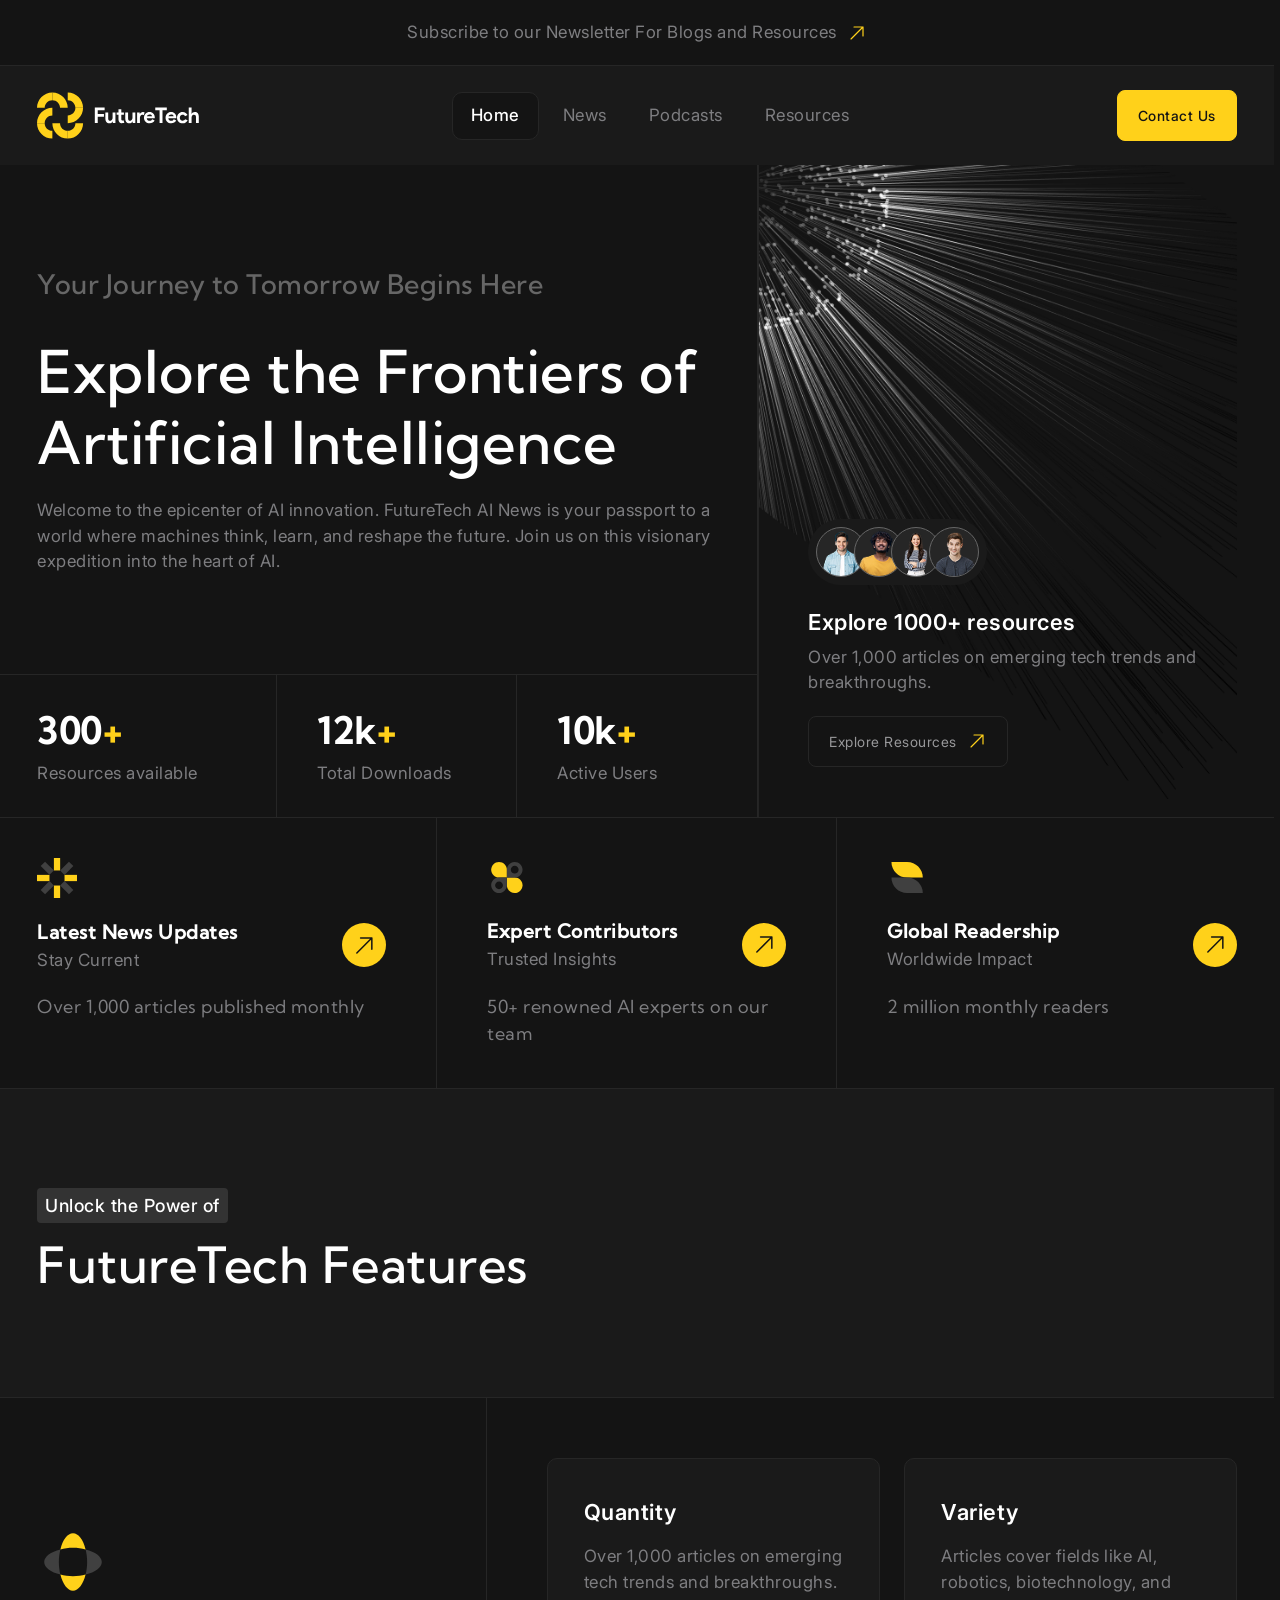
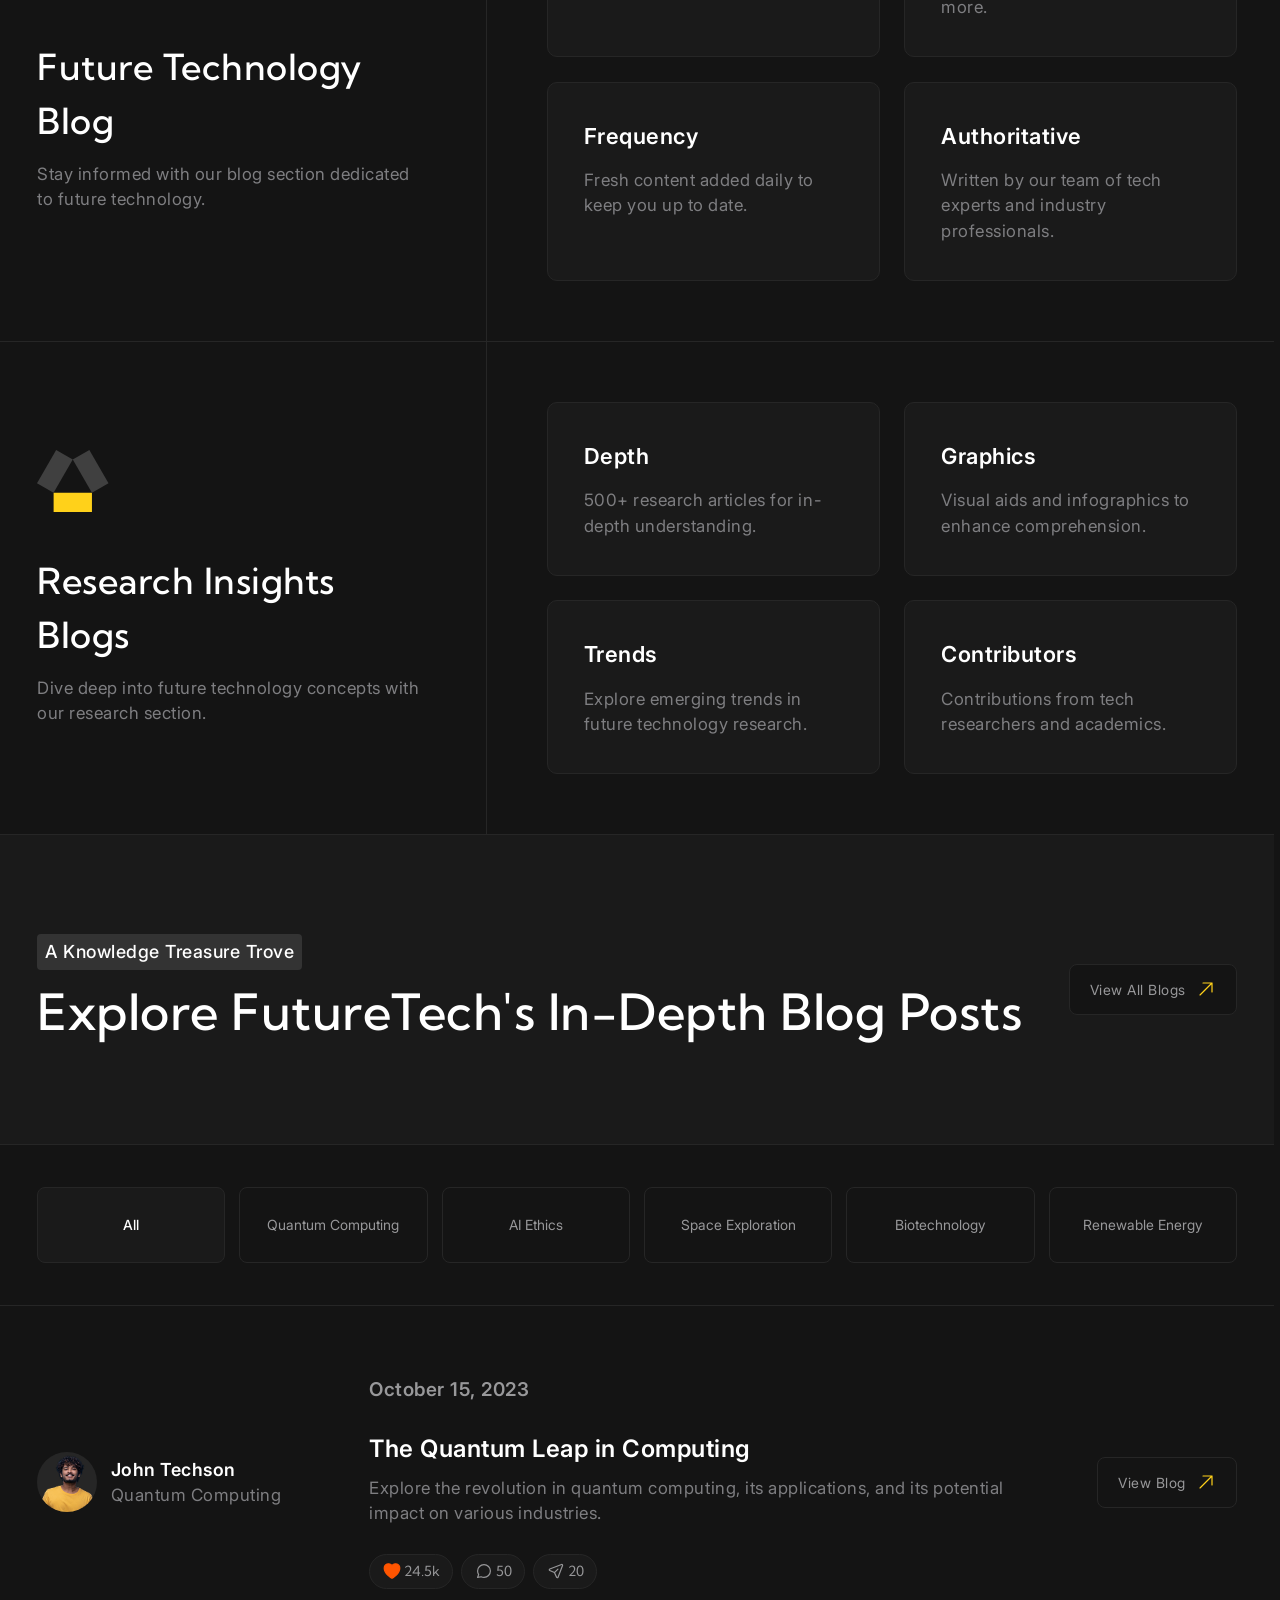
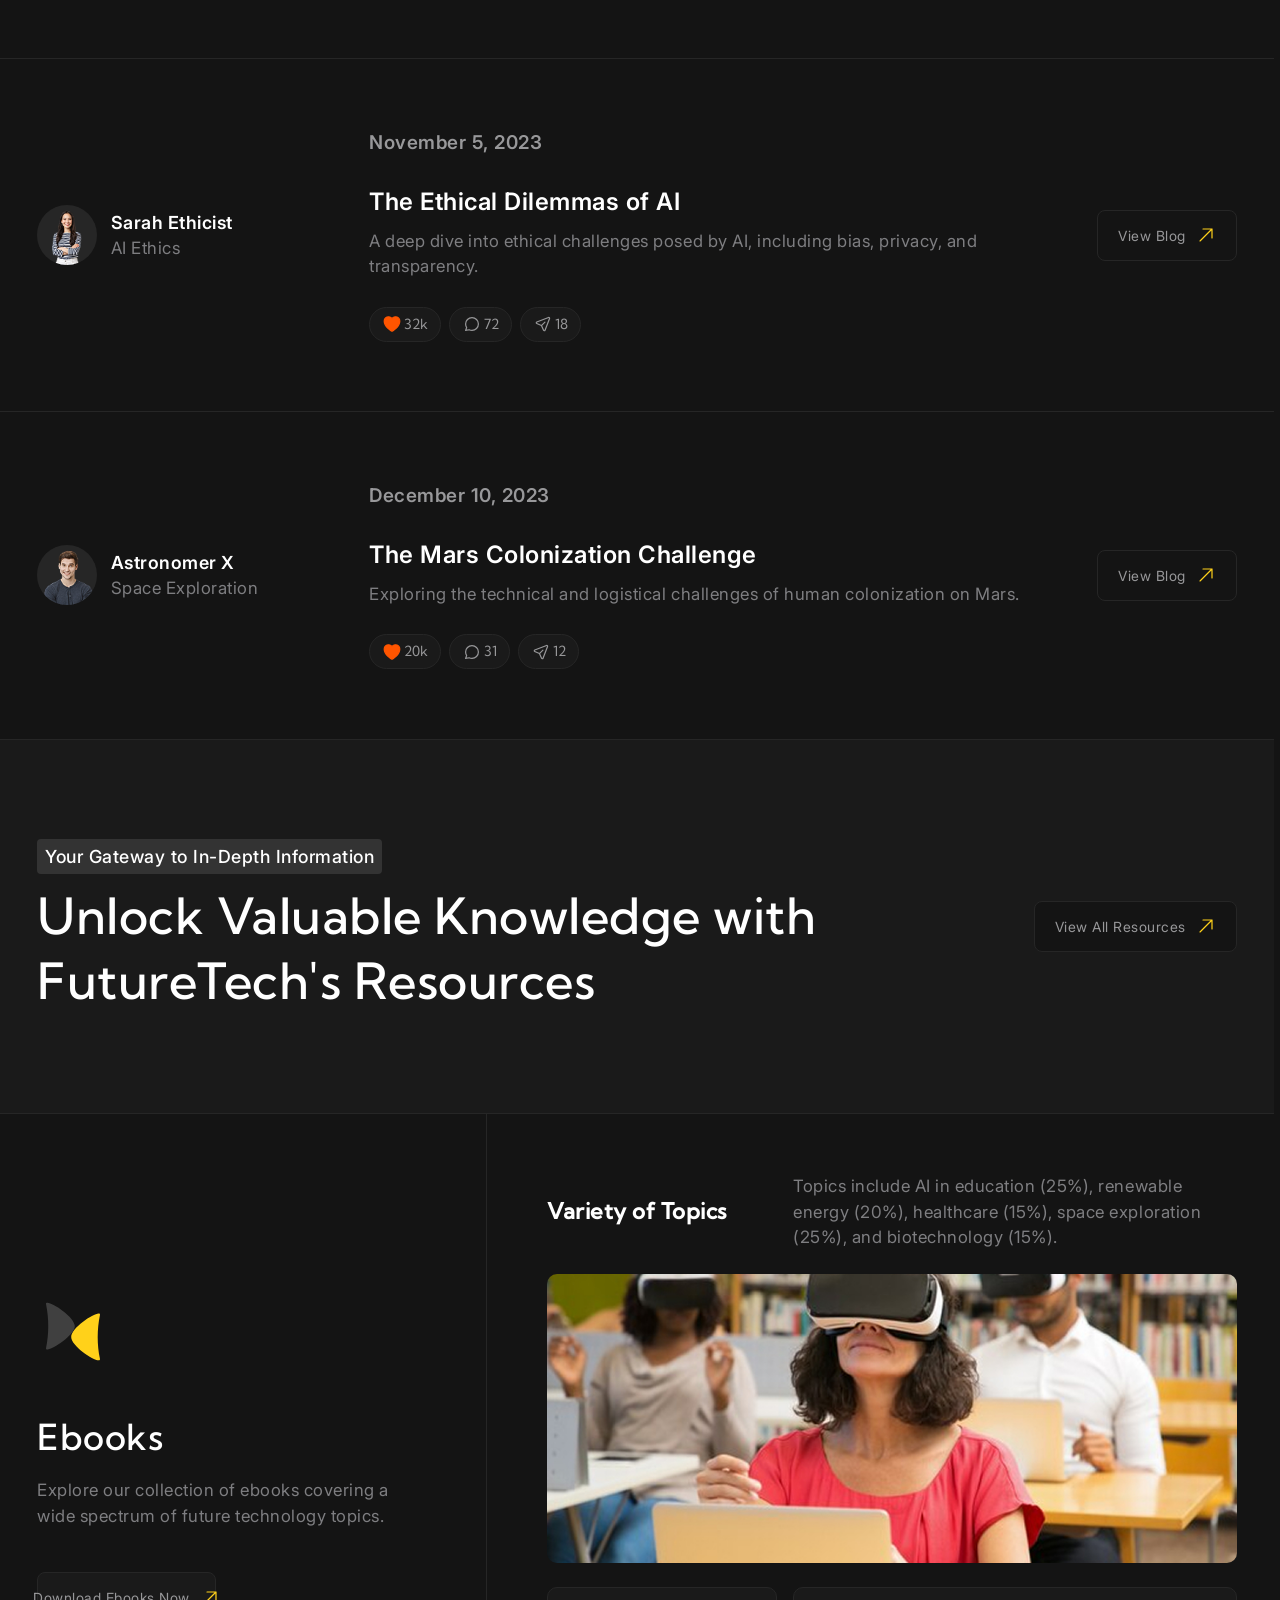
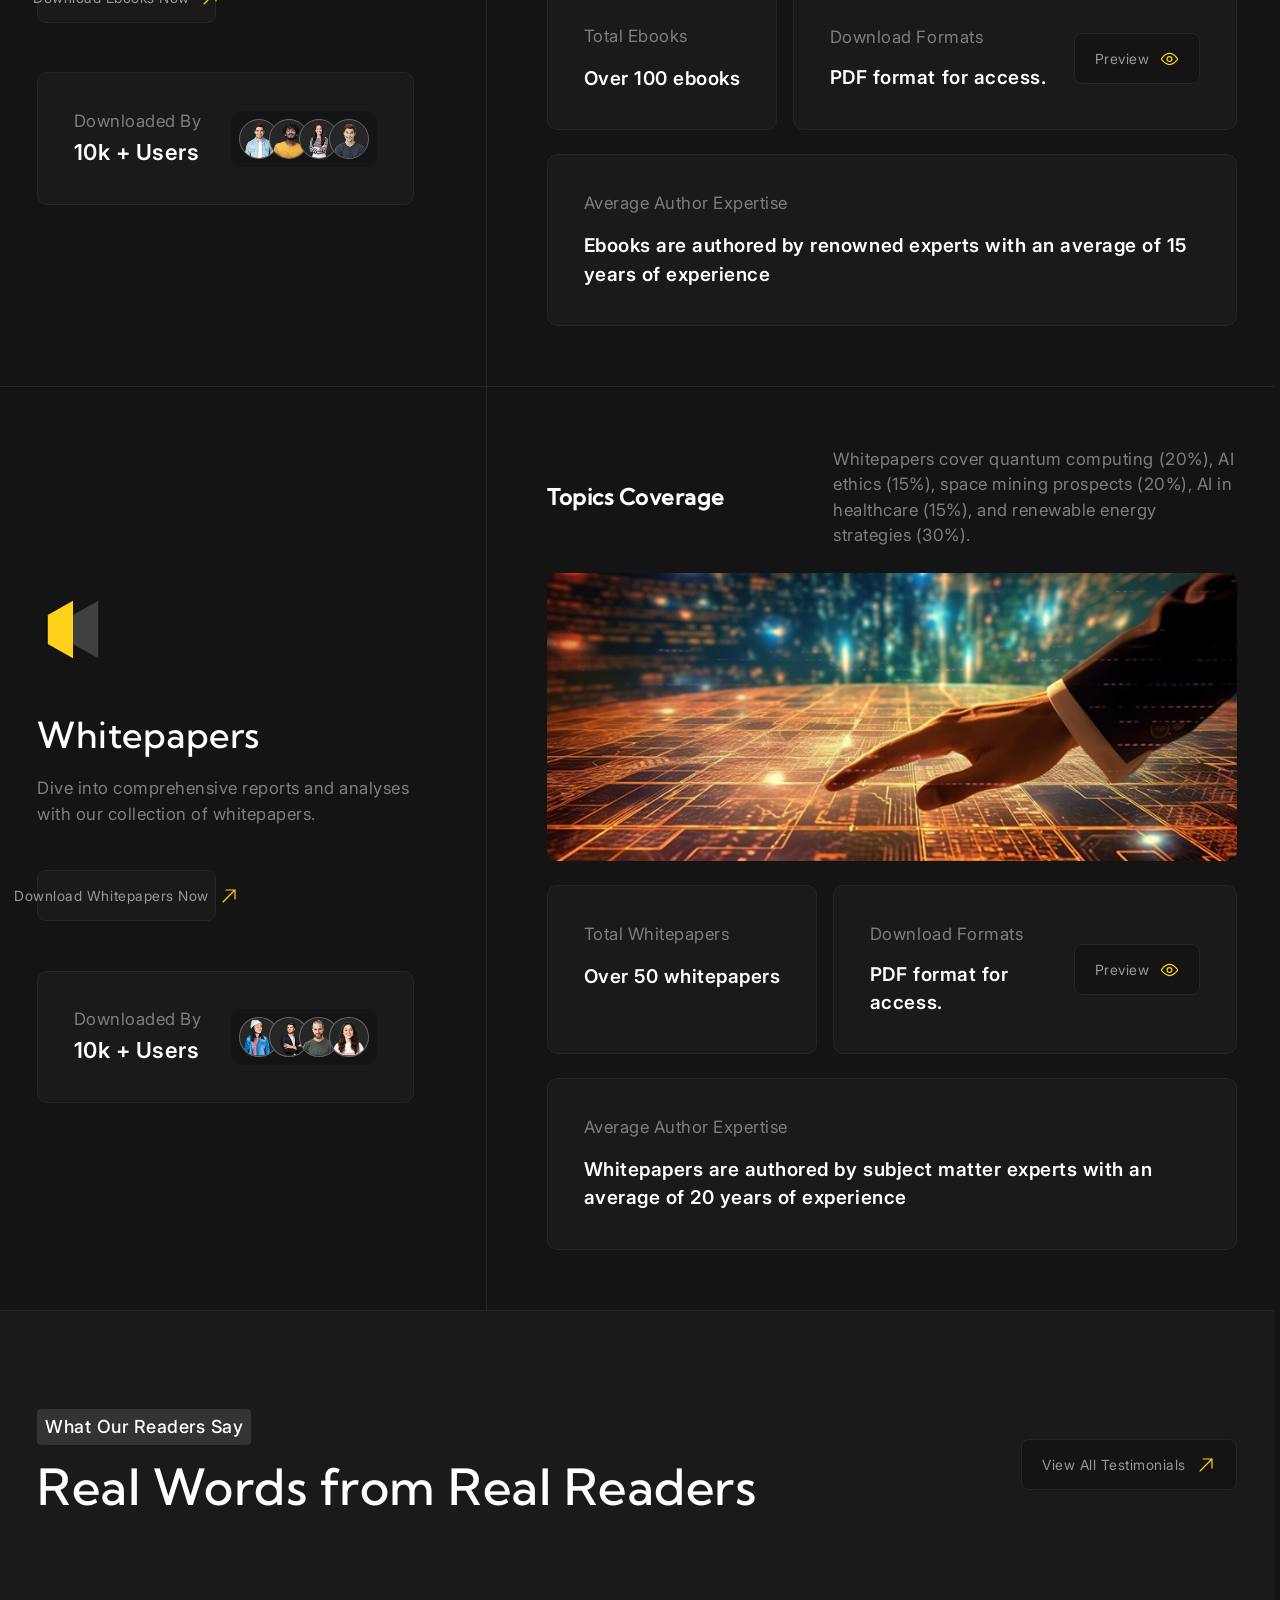
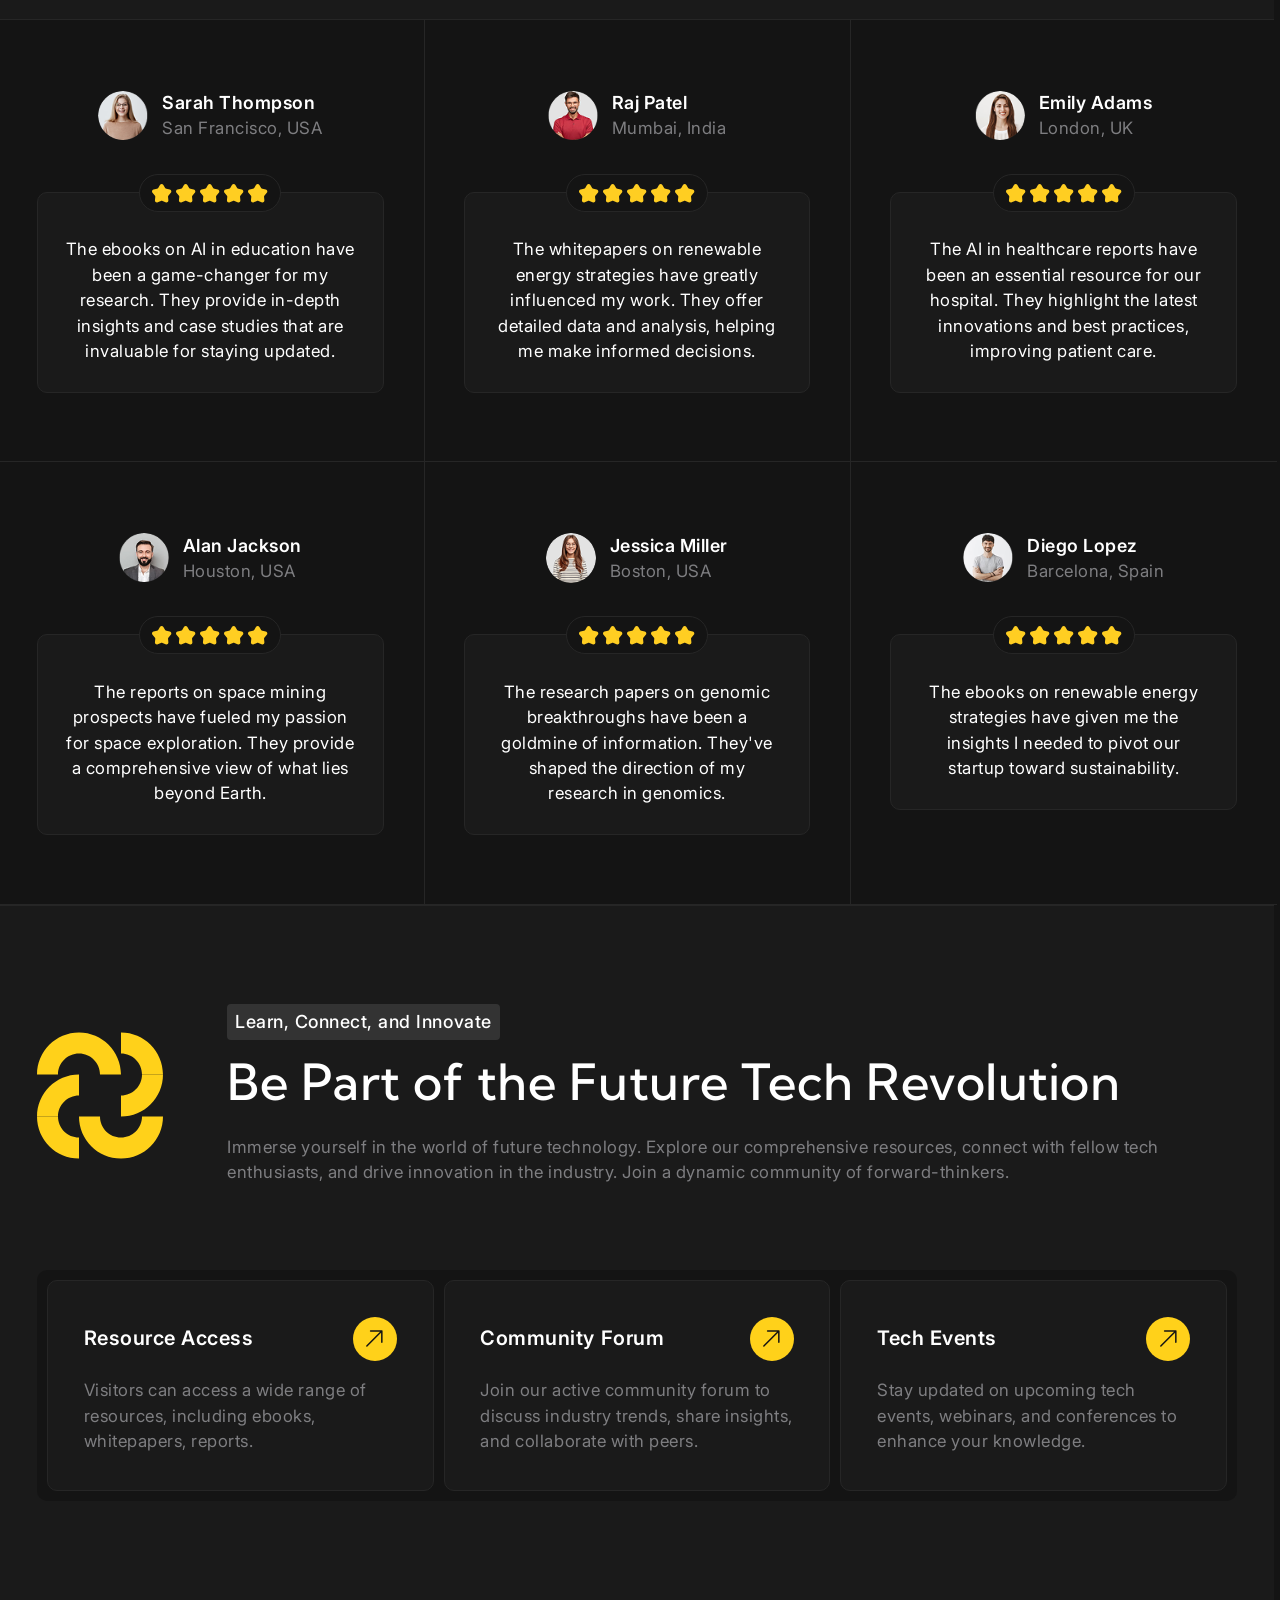
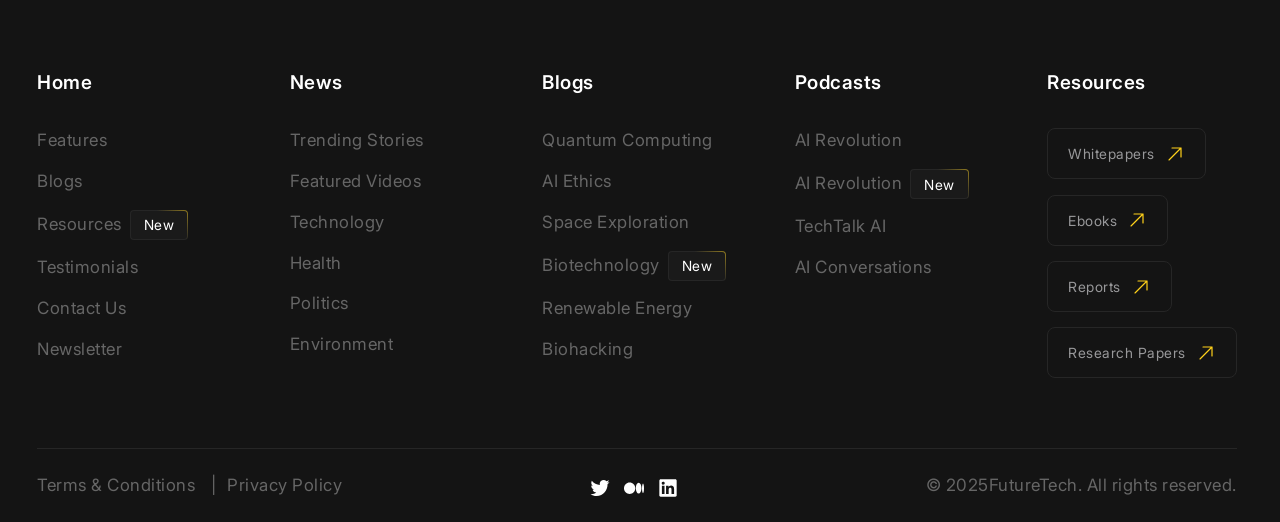
==== commit 9e47e259: "Add favicon for apple devices and others" ====
--- a/index.html
+++ b/index.html
@@ -8,6 +8,8 @@
     />
     <meta http-equiv="X-UA-Compatible" content="ie=edge" />
     <title>Future Tech | Home</title>
+    <link rel="icon" type="image/x-icon" href="./icons/favicon.svg">
+    <link rel="apple-touch-icon" sizes="180x180" href="./icons/favicon-apple-devices.png">
     <link rel="stylesheet" href="./styles/main.css" />
     <script src="./scripts/main.js" type="module"></script>
   </head>
--- a/styles/main.css
+++ b/styles/main.css
@@ -229,7 +229,7 @@
 }
 @font-face {
   font-family: "Inter";
-  src: url("../fonts/Inter-Semibold.woff2") format("woff2");
+  src: url("../fonts/Inter-SemiBold.woff2") format("woff2");
   font-weight: 600;
   font-style: normal;
   font-display: swap;
@@ -354,7 +354,7 @@
   content: "";
   right: 0;
   border-radius: 50%;
-  background: url("../../icons/arrow-top-right_black.svg") center no-repeat var(--color-accent);
+  background: url("../icons/arrow-top-right_black.svg") center no-repeat var(--color-accent);
 }
 
 html.is-lock {
@@ -534,13 +534,13 @@
   }
 }
 .icon--yellow-arrow::after {
-  background-image: url("..//../icons/arrow-top-right_yellow.svg");
+  background-image: url("../icons/arrow-top-right_yellow.svg");
 }
 .icon--yellow-eye::after {
-  background-image: url("..//../icons/eye_yellow.svg");
+  background-image: url("../icons/eye_yellow.svg");
 }
 .icon--gray-arrow-down::after {
-  background-image: url("..//../icons/arrow-down_gray.svg");
+  background-image: url("../icons/arrow-down_gray.svg");
 }
 
 .logo {
@@ -1135,7 +1135,7 @@
 .hero__resources-preview {
   grid-area: resources-preview;
   padding: 0 0 5rem 5rem;
-  background: url("../../images/resources-preview/bg.png") 0 0/cover no-repeat;
+  background: url("../images/resources-preview/bg.png") 0 0/cover no-repeat;
 }
 @media (width <= 90.06125rem) {
   .hero__resources-preview {
@@ -1152,7 +1152,7 @@
     width: var(--100vw);
     margin-left: calc(var(--container-padding-x) * -1);
     padding: 6.25rem 2.5rem 2.5rem;
-    background-image: url("../../images/resources-preview/bg_tablet.png");
+    background-image: url("../images/resources-preview/bg_tablet.png");
     background-size: contain;
   }
 }
@@ -1832,10 +1832,10 @@
   --size: 1.5rem;
   width: var(--size);
   height: var(--size);
-  background: url("../../icons/star_gray.svg") center/contain no-repeat;
+  background: url("../icons/star_gray.svg") center/contain no-repeat;
 }
 .rating-view__star.is-active {
-  background: url("../../icons/star_yellow.svg") center/contain no-repeat;
+  background: url("../icons/star_yellow.svg") center/contain no-repeat;
 }
 @media (width <= 90.06125rem) {
   .rating-view__star {
@@ -2567,7 +2567,7 @@
   width: var(--size);
   height: var(--size);
   content: "";
-  background: url("../../icons/arrow-down__white.svg") center/contain no-repeat;
+  background: url("../icons/arrow-down__white.svg") center/contain no-repeat;
   transition-duration: var(--transition-duration);
 }
 @media (width <= 90.06125rem) {
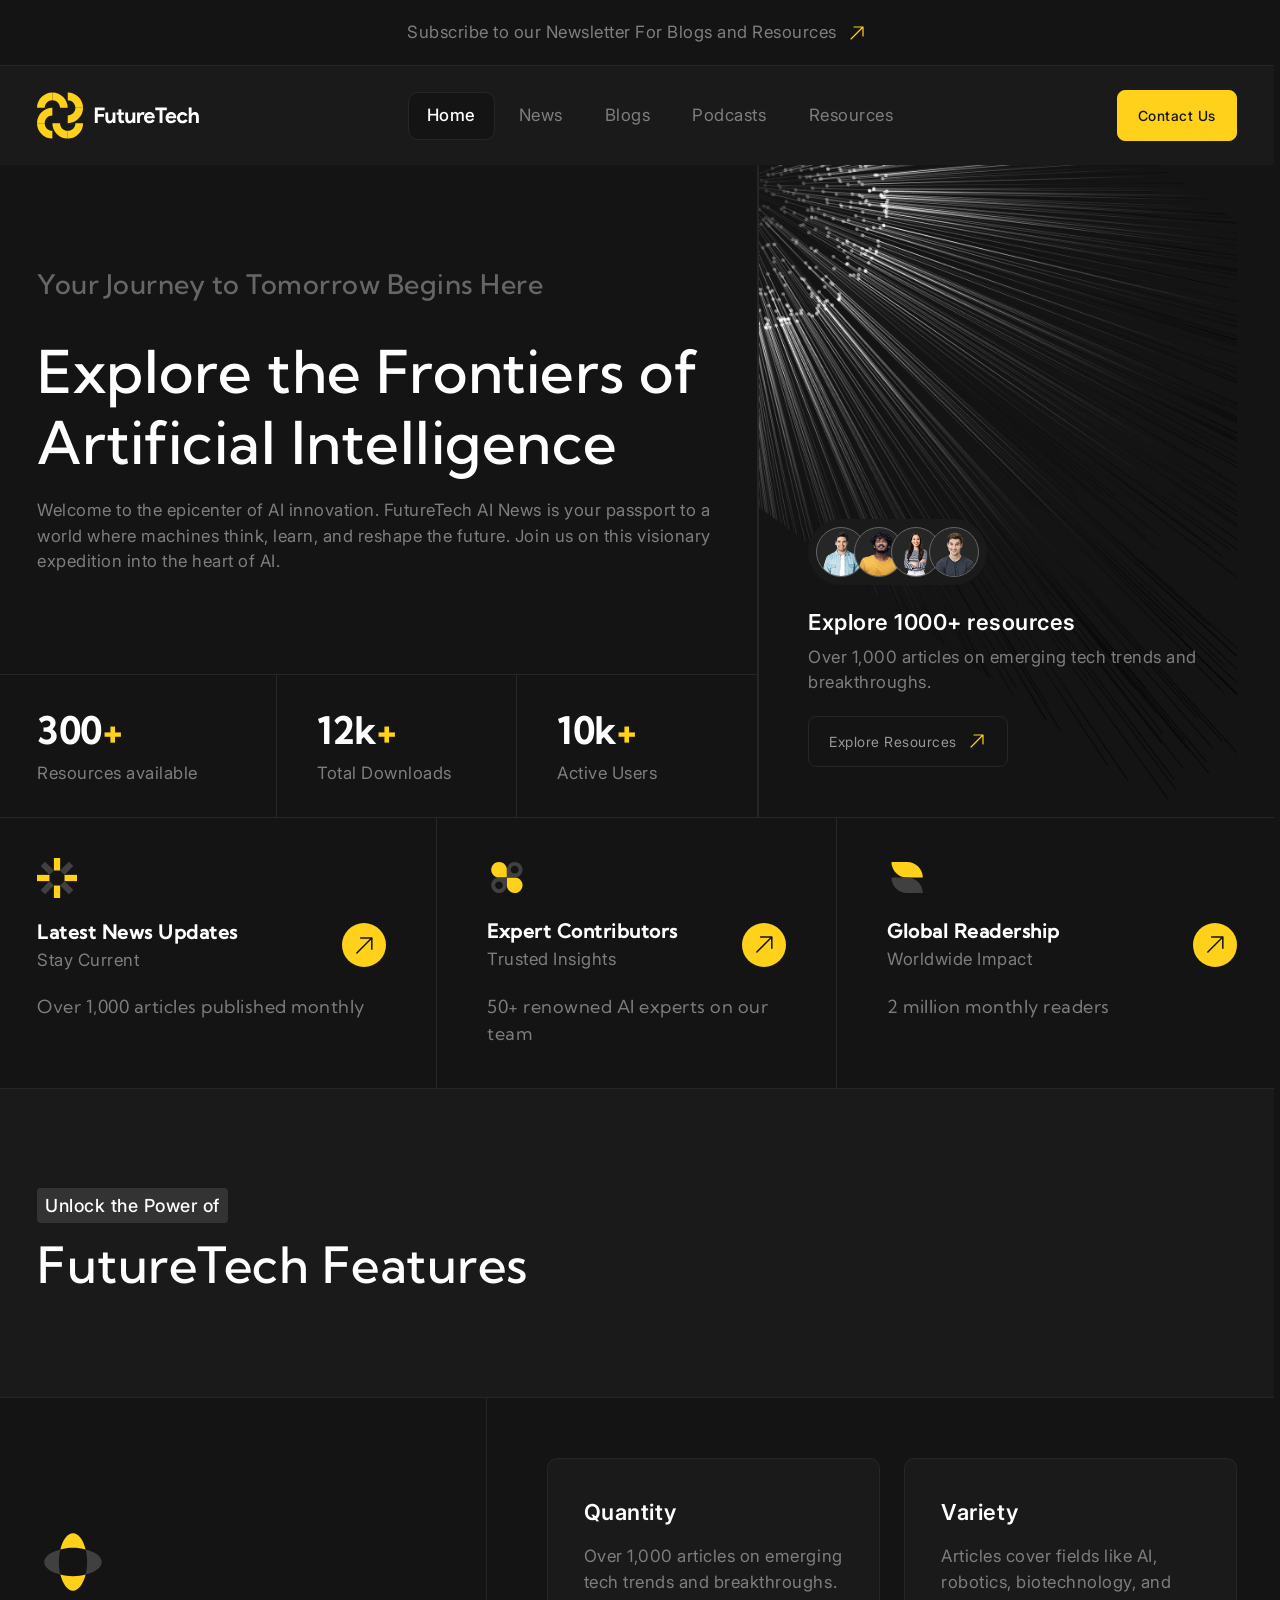
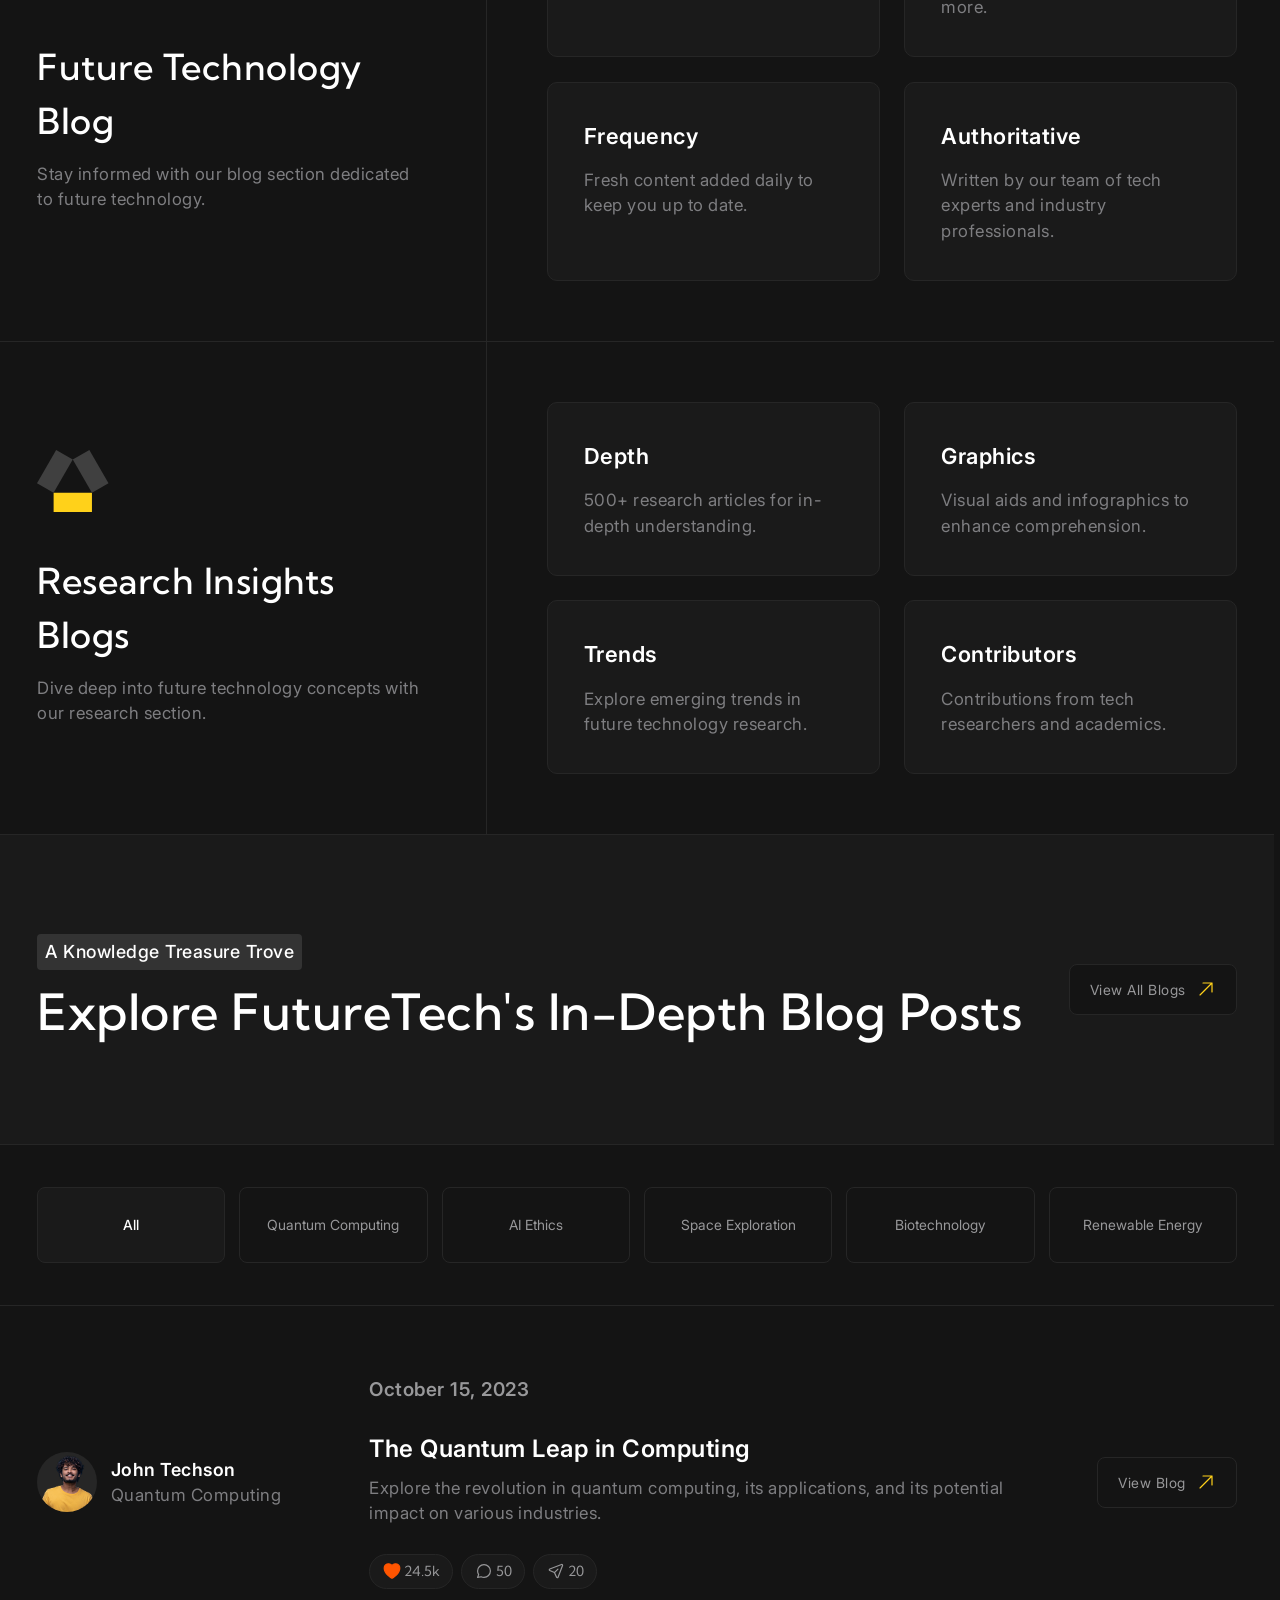
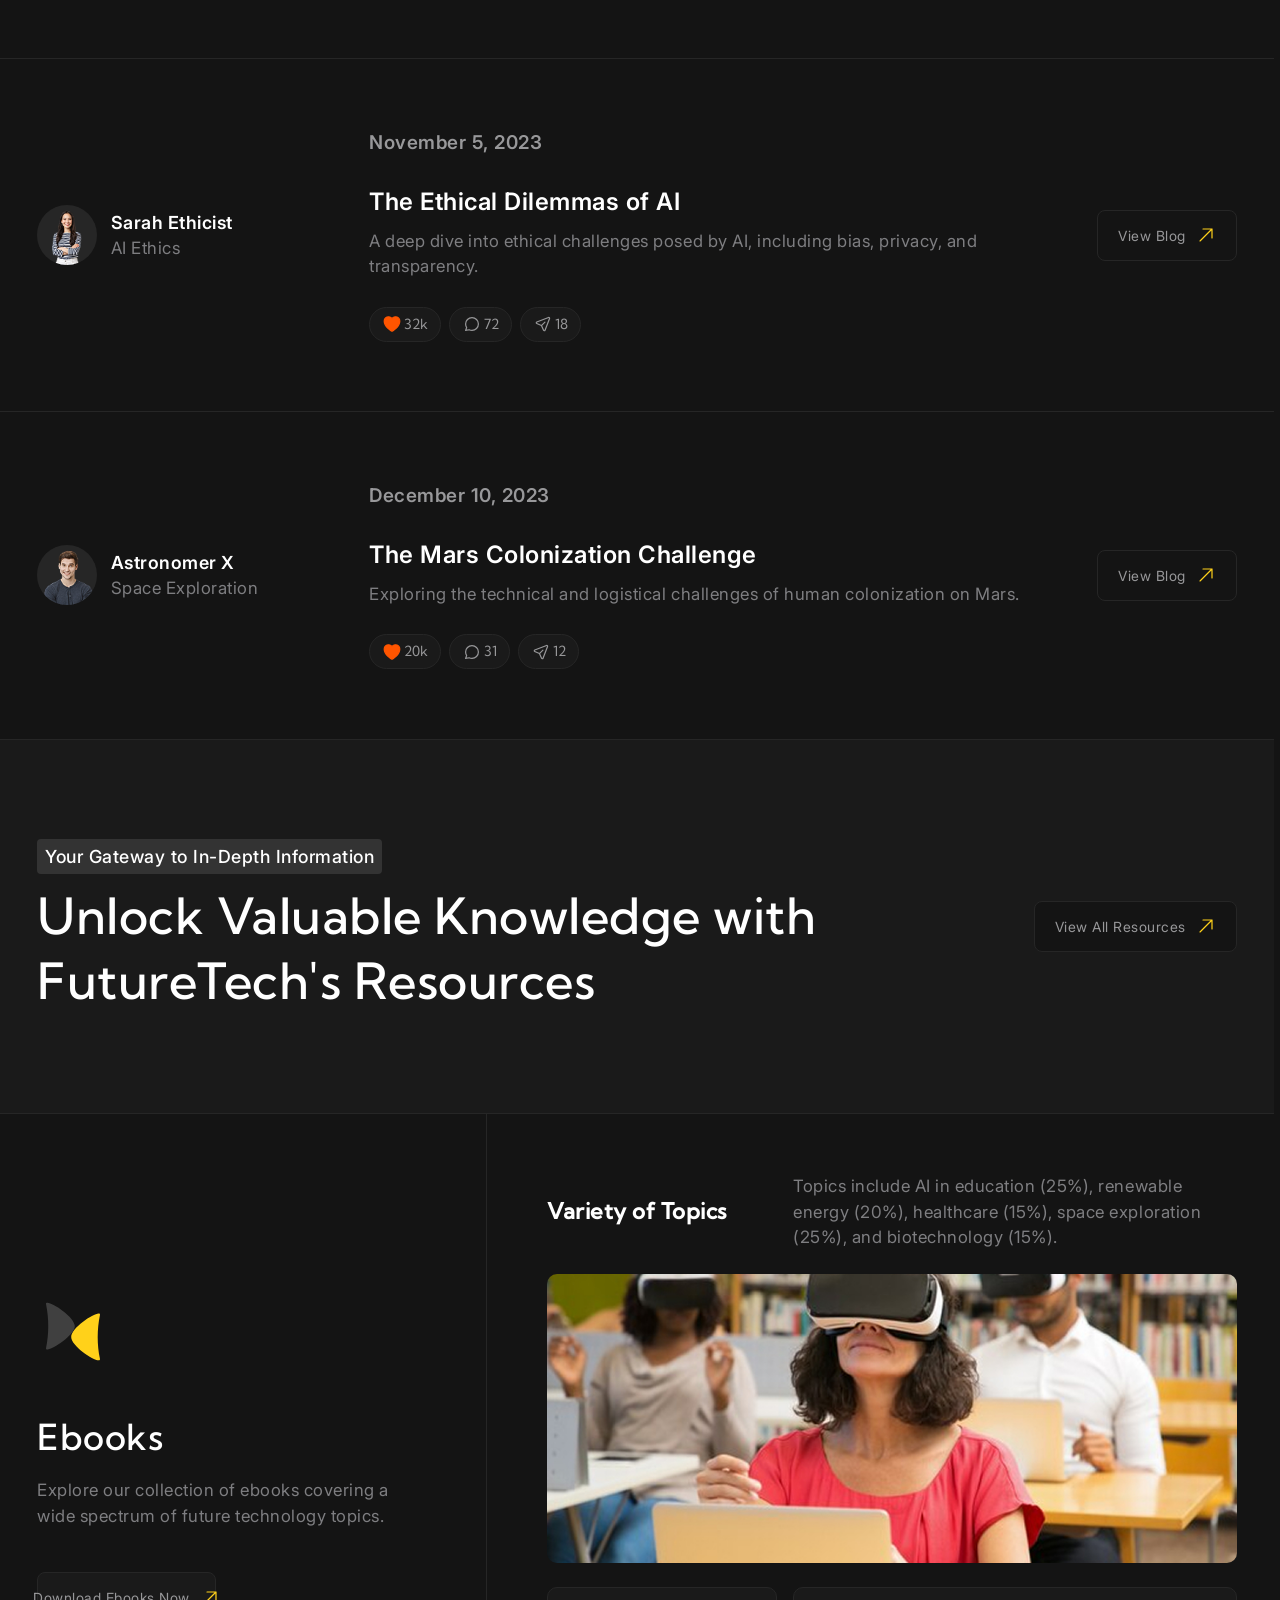
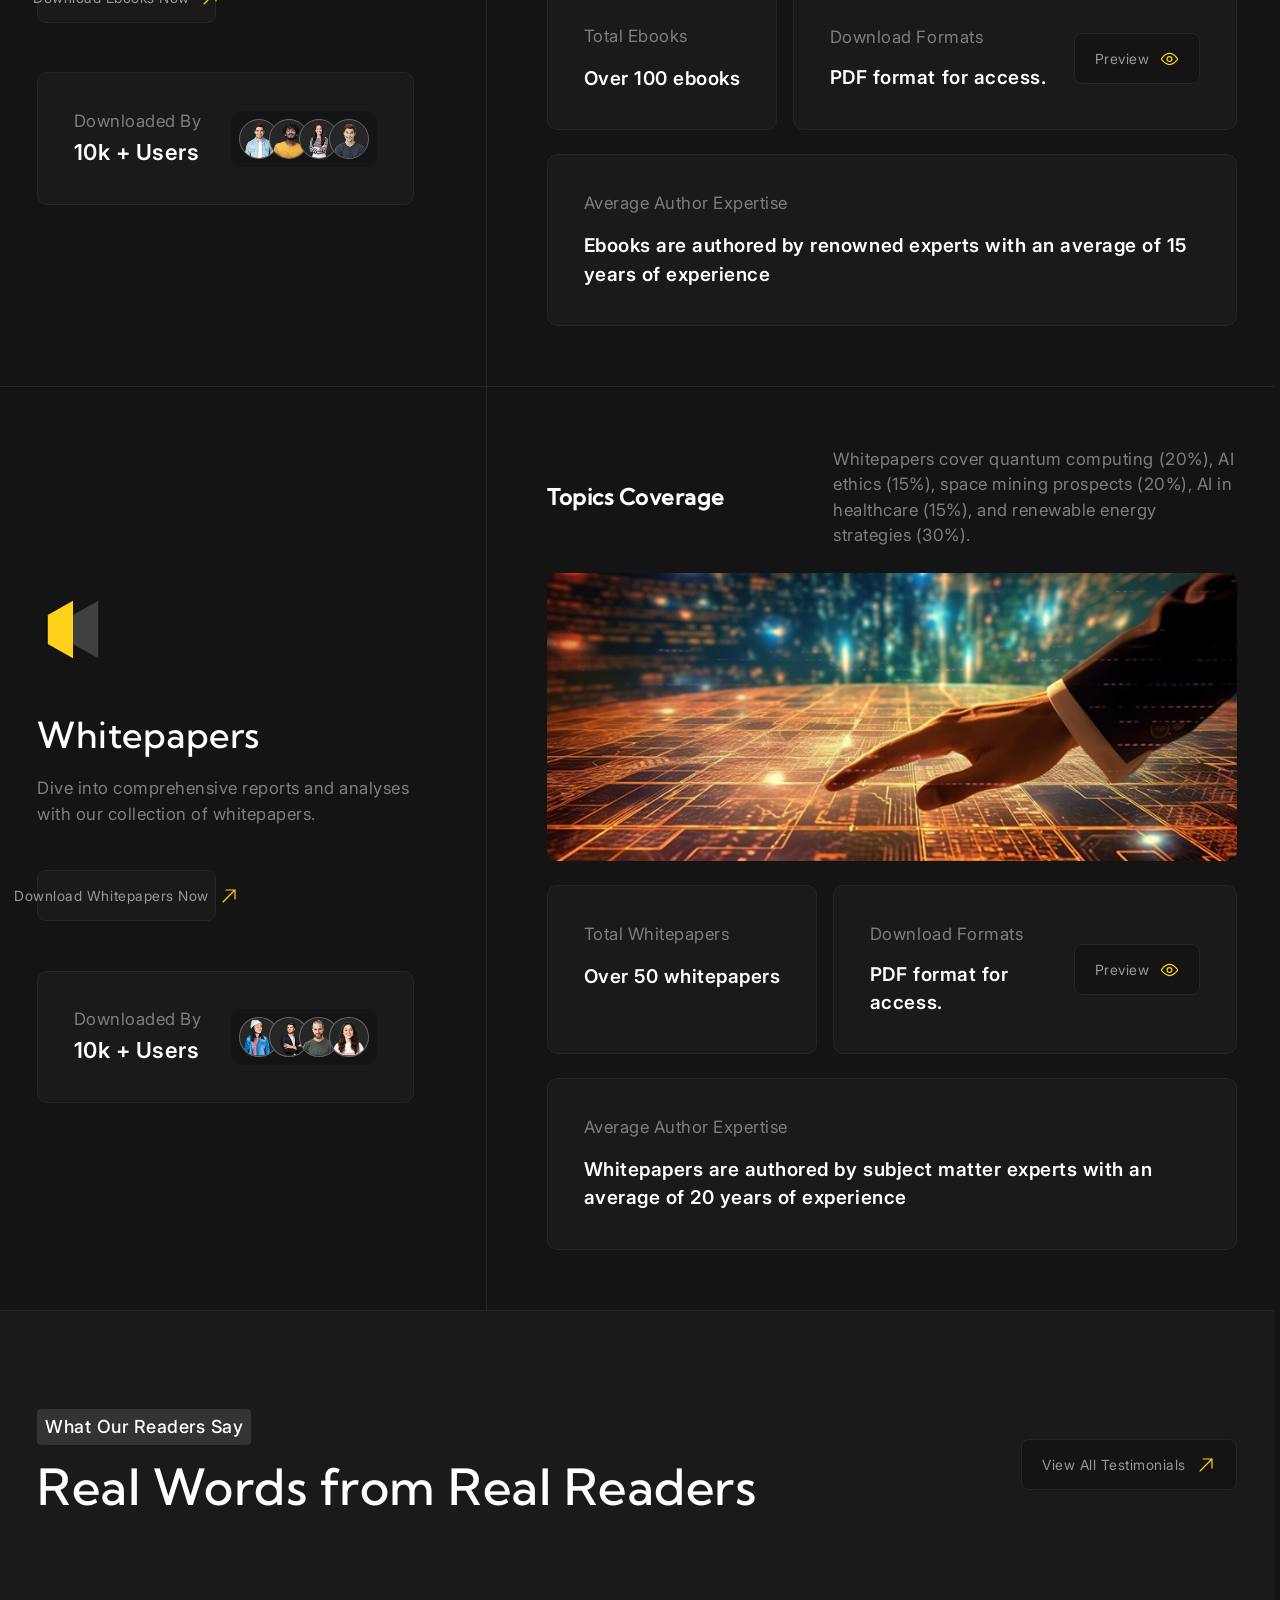
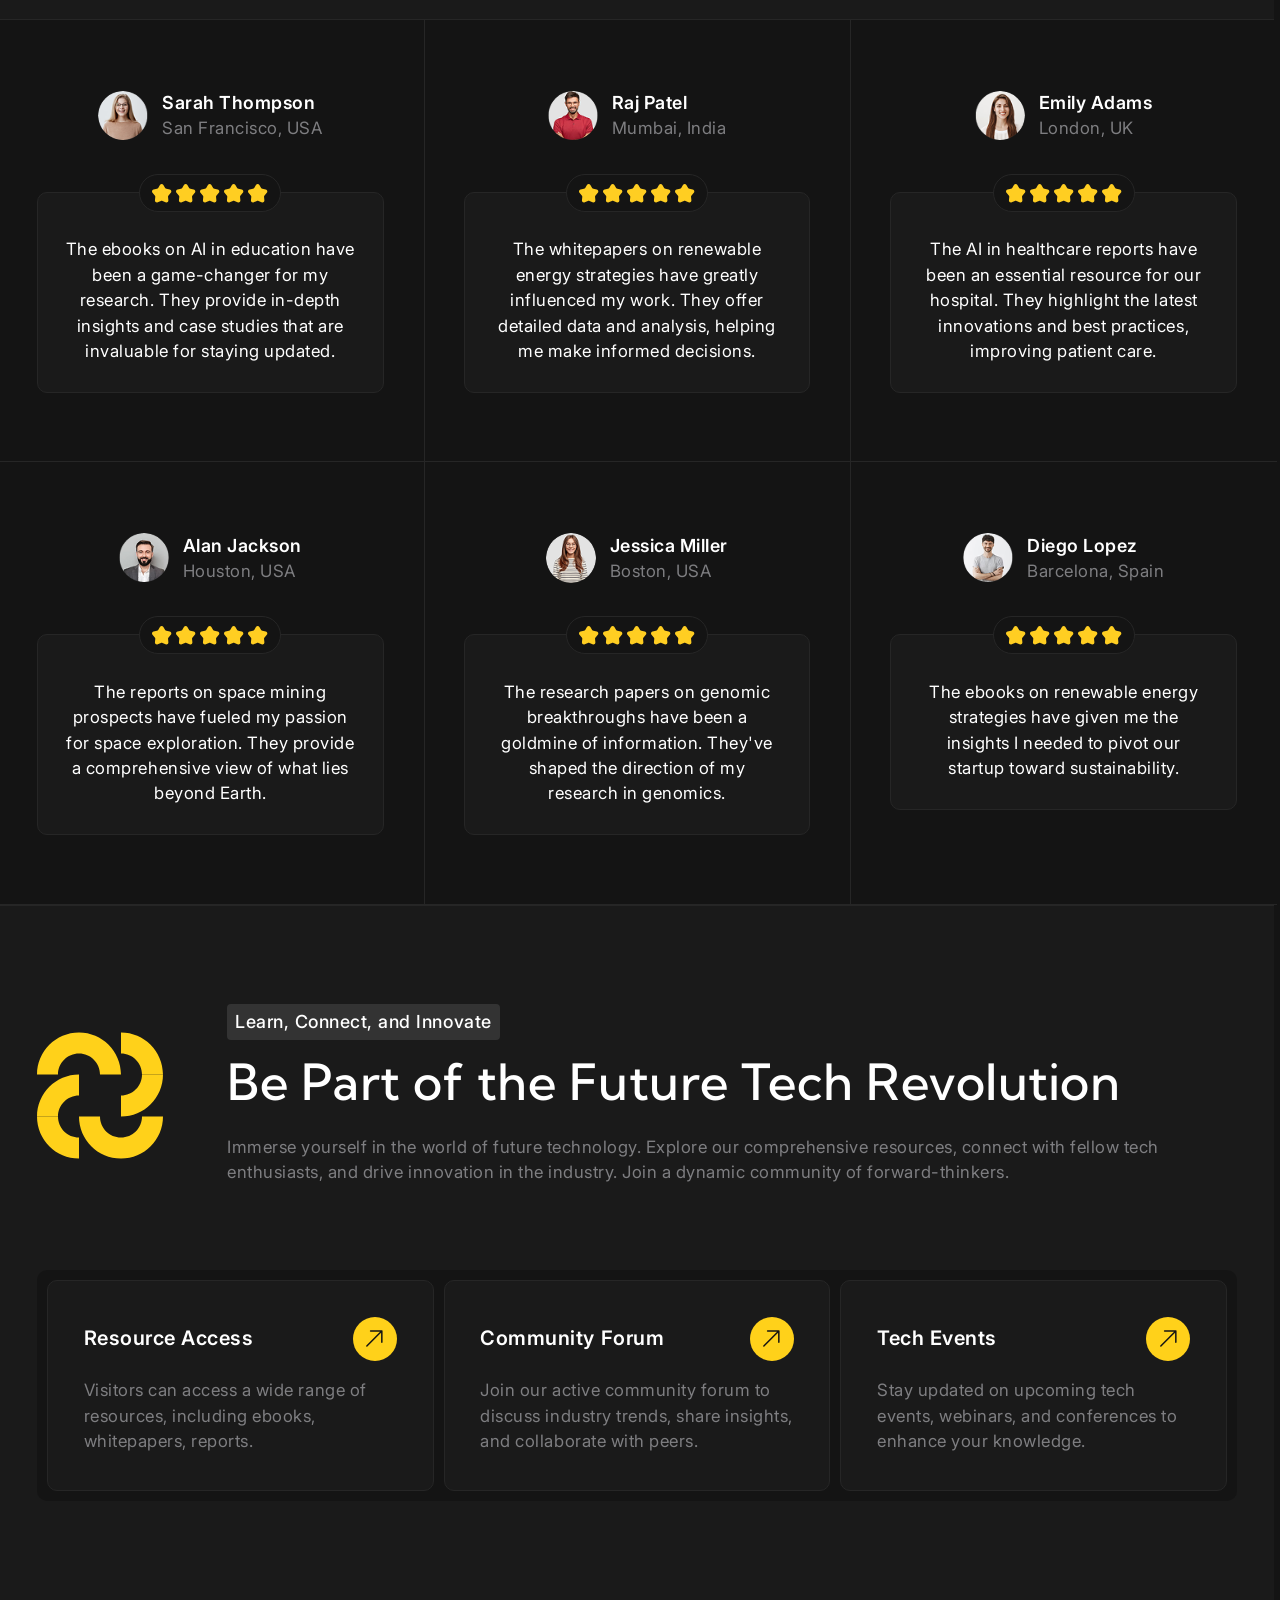
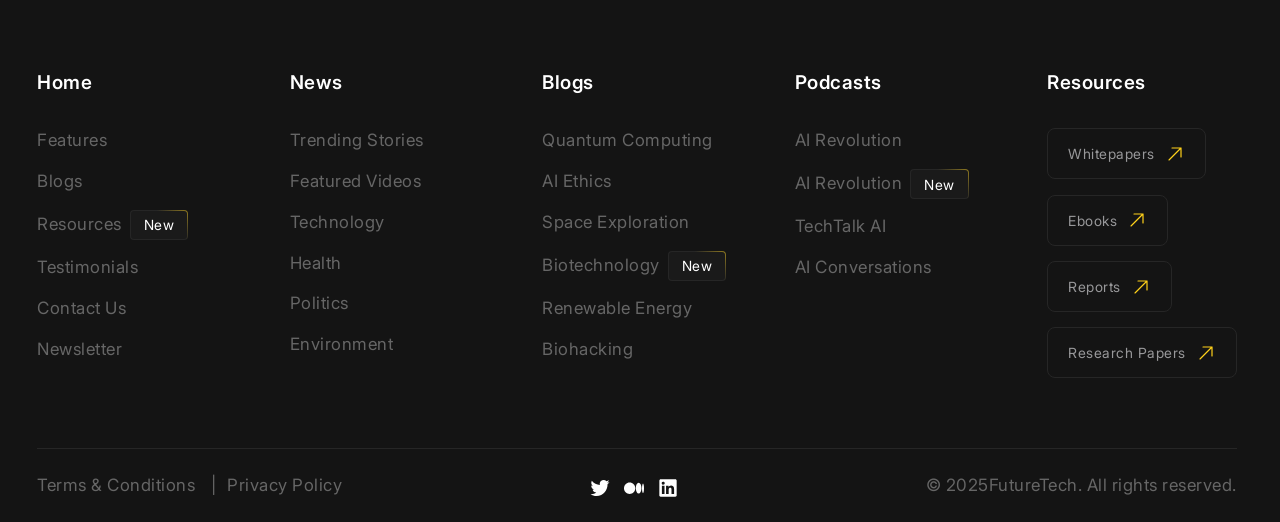
==== commit 386e73d5: "Update index.html" ====
--- a/index.html
+++ b/index.html
@@ -38,6 +38,9 @@
                 </li>
                 <li class="header__menu-item">
                   <a href="./news.html" class="header__menu-link">News</a>
+                </li>
+                <li class="header__menu-item">
+                  <a href="./blogs.html" class="header__menu-link">Blogs</a>
                 </li>
                 <li class="header__menu-item">
                   <a href="./podcasts.html" class="header__menu-link">Podcasts</a>
